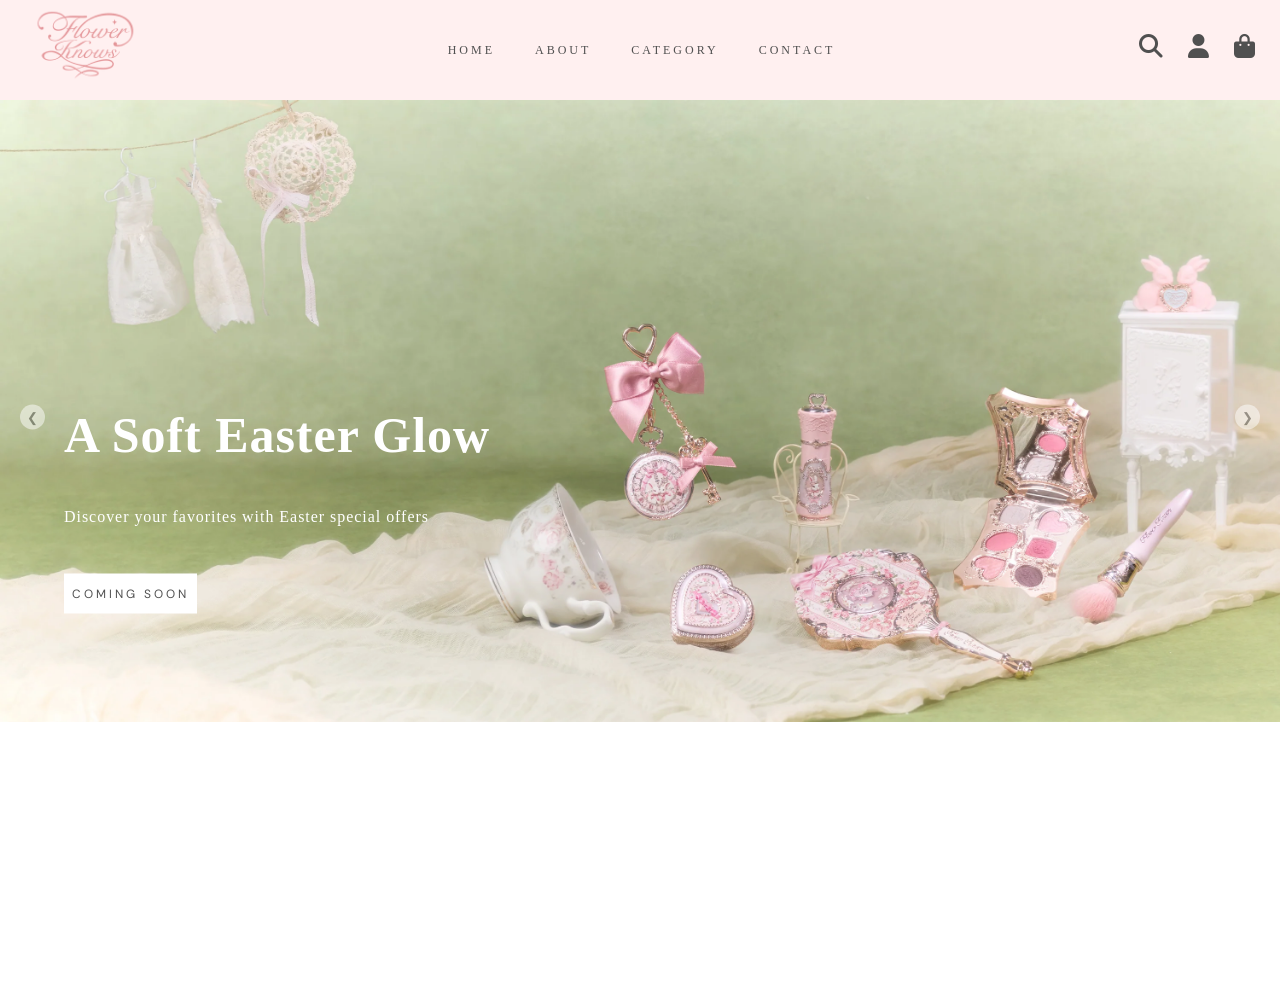
==== index.html @ 76fd859f "update some about page" ====
<!DOCTYPE html>
<html lang="en">
<head>
    <meta charset="UTF-8">
    <meta name="viewport" content="width=device-width, initial-scale=1.0">

    <!-- Primary SEO -->
    <title>FlowerKnows® Official Site | Luxury Makeup & Beauty Products</title>
    <meta name="description" content="Shop FlowerKnows for premium makeup, lipsticks, and beauty products inspired by fantasy and elegance. Discover high-quality cosmetics with unique packaging.">

    <!-- Favicon -->
    <link rel="icon" href="/src/favicon.ico" type="image/x-icon">

    <!-- Styles -->
    <link rel="stylesheet" href="style.css">

    <!-- Fonts -->
    <link rel="preconnect" href="https://fonts.googleapis.com">
    <link rel="preconnect" href="https://fonts.gstatic.com" crossorigin>
    <link href="https://fonts.googleapis.com/css2?family=DM+Sans&family=Lora&display=swap" rel="stylesheet">

    <!-- Icons -->
    <link rel="stylesheet" href="https://cdnjs.cloudflare.com/ajax/libs/font-awesome/6.5.1/css/all.min.css">
</head>
<body>
    <header>
        <div class="nav-bar">
            <input type="checkbox" id="menu-toggle">
            <label for="menu-toggle" class="hamburger">&#9776;</label>
            <div class="logo">
                <img src="/src/logo.avif" alt="FlowerKnows Logo">
            </div>

            <nav>
                <a href="#home" id="home-link">home</a>
                <a href="#about" id="about-link">about</a>
                <a href="#categories" id="categories-link">category</a>
                <a href="#contact">contact</a>
            </nav>

            <div class="right-nav">
                <a><i class="fas fa-search"></i></a>
                <a><i class="fas fa-user"></i></a>
                <a><i class="fas fa-shopping-bag"></i></a>
            </div>
        </div>
    </header>

    <main>
        <section id="home">
            <div class="hero-section">
                <div class="slideshow">
                    <img src="/src/additional-images/hero1.webp" class="slideshow-img" alt="Easter collection banner">
                    <div class="slide-text grid">
                        <h1>A Soft Easter Glow</h1>
                        <p>Discover your favorites with Easter special offers</p>
                        <a class="btn btn-secondary" aria-label="View all products in the Sale collection">Coming Soon</a>
                    </div>
                </div>

                <div class="slideshow">
                    <img src="/src/additional-images/hero2.webp" class="slideshow-img" alt="Easter collection banner">
                    <div class="slide-text grid">
                        <h1>Into a Bunny Dream</h1>
                        <p>Discover your favorites with Bunny Dream</p>
                        <a href="#categories" class="btn btn-secondary" aria-label="View all products in the Sale collection">Shop Now</a>
                    </div>
                </div>

                <div class="slideshow">
                    <img src="/src/additional-images/hero3.webp" class="slideshow-img" alt="Easter collection banner">
                    <div class="slide-text grid">
                        <h1>Make Every Gift a FairyTale</h1>
                        <p>Discover your favorites with Bunny Dream</p>
                        <a href="#categories" class="btn btn-secondary" aria-label="View all products in the Sale collection">Shop Now</a>
                    </div>
                </div>
                <button class="slide-button-left" onclick="plusDivs(-1)">&#10094;</button>
                <button class="slide-button-right" onclick="plusDivs(1)">&#10095;</button>
            </div>

            <div class="buy-collection">

            </div>
            <div class="community">

            </div>

            <div></div>

        </section>

        <section id="about" class="section-hidden">
    
            <div class="container section-padding">
                <div class="split-layout">
                    <div class="media-column">
                        <img src="src/additional-images/butterfly_cloud_collar_collection.webp" alt="Flower Knows Collection" class="rounded-img shadow">
                    </div>
                    <div class="text-column">
                        <h2 class="section-title">About Us</h2>
                        <p>At Flower Knows, we believe that makeup is more than just a routine, it is a portal to a dreamscape. Founded in 2016, we have dedicated ourselves to merging the ethereal charm of European Rococo elegance with the innovative spirit of C-Beauty.</p>
                        <p>We don't just create cosmetics; we craft artifacts for your vanity. Every collection is an immersive narrative, inviting you to step into a world of celestial angels, enchanted forests, and vintage toy theaters.</p>
                    </div>
                </div>
            </div>

            <div class="highlight-block">
                <div class="container section-padding">
                    <div class="grid grid-2">
                        <div class="text-column">
                            <h2 class="section-title">Our Vision</h2>
                            <div class="feature-list">
                                <div class="feature-item">
                                    <h4>Intricate Craftsmanship</h4>
                                    <p>Our signature 3D engraved palettes bring art to your fingertips.</p>
                                </div>
                                <div class="feature-item">
                                    <h4>Whimsical Storytelling</h4>
                                    <p>From Swan Ballet to Moonlight Mermaid, we create worlds, not just products.</p>
                                </div>
                                <div class="feature-item">
                                    <h4>Inclusive Radiance</h4>
                                    <p>We curate soft, dream-like colour stories for every beauty lover.</p>
                                </div>
                            </div>
                        </div>
                        <div class="media-column fade-in">
                            <img src="/src/additional-images/our_vision.webp" alt="Our Vision" class="rounded-img shadow">
                        </div>
                    </div>
                </div>
            </div>

            <div class="container section-padding">
                <h2 class="section-title text-center">Our Signature Series</h2>
                <div class="grid grid-3">
                    <article class="content-card shadow">
                        <div class="card-image">
                            <img src="/src/additional-images/bunny_garden.webp" alt="Bunny Garden">
                        </div>
                        <div class="card-body">
                            <h4>Bunny Garden</h4>
                            <p>A whimsical springtime inspired series capturing the essence of nature.</p>
                        </div>
                    </article>

                    <article class="content-card shadow">
                        <div class="card-image">
                            <img src="/src/additional-images/strawberry_rococo.webp" alt="Strawberry Rococo">
                        </div>
                        <div class="card-body">
                            <h4>Strawberry Rococo</h4>
                            <p>A sweet vintage inspired collection merging dessert aesthetics with elegance.</p>
                        </div>
                    </article>

                    <article class="content-card shadow">
                        <div class="card-image">
                            <img src="/src/additional-images/the_sweetie_bear_collection.webp" alt="Sweetie Bear">
                        </div>
                        <div class="card-body">
                            <h4>The Sweetie Bear</h4>
                            <p>This collection captures cozy warmth and nostalgic childhood joy.</p>
                        </div>
                    </article>
                </div>
            </div>
        </section>



        <section id="categories" class="section-hidden">
            <div class="category-bar">
                <button id="cat-all" class="active btn category-button">All</button>
                <button id="cat-face" class="btn category-button">Face</button>
                <button id="cat-eyes" class="btn category-button">Eyes</button>
                <button id="cat-lips" class="btn category-button">Lips</button>
                <button id="cat-accessories" class="btn category-button">Accessories & Applicators</button>
            </div>
            <h2 id="category-title" class="text-center">All</h2>
            <div id="product-list" class="grid grid-4"></div>
        </section>
        
        <section id="contact" class="section-hidden">

        </section>
    
    </main>

    <footer>

    </footer>

<script type="module" src="script.js"></script>

</body>
</html>
---- style.css ----
/* ================= Default & Root ================= */
* {
    margin: 0;
    padding: 0;
    box-sizing: border-box;
}
html {
    scroll-behavior: smooth;
}
body {
    min-height: 100%;
    margin: 0;
    letter-spacing: 0.06rem;
    font-family: var(--primary-font);
    color: var(--text-color);
    line-height: 2;
}
main {
    padding-top: var(--main-padding-top);
}

:root {
    /* ===== Brand Colors ===== */
    --primary-color: #e8989a;
    --secondary-color: #fff;
    --text-color: #505050;
    --secondary-background-color: #fff0f0;

    /* ===== Fonts ===== */
    --primary-font: Palatino, "Palatino Linotype", "Book Antiqua", serif;
    --secondary-font: "DM Sans", sans-serif;

    /* ===== Typography ===== */
    --font-xs: 10px;
    --font-sm: 12px;
    --font-base: 14px;
    --font-md: 16px;
    --font-lg: 24px;
    --font-xl: 32px;
    --font-xxl: 50px;

    /* ===== Spacing ===== */
    --space-xs: 3px;
    --space-sm: 8px;
    --space-md: 16px;
    --space-lg: 24px;
    --space-xl: 40px;

    /* ===== Radius ===== */
    --radius-sm: 6px;
    --radius-md: 12px;
    --radius-lg: 20px;
    --radius-full: 9999px;

    /* ===== Shadow ===== */
    --shadow-sm: 0 2px 8px rgba(232, 152, 154, 0.08);
    --shadow-md: 0 6px 18px rgba(232, 152, 154, 0.12);
    --shadow-lg: 0 10px 25px rgba(232, 152, 154, 0.15);

    /* ===== Components ===== */
    --button-bg: #E8989A;
    --button-hover: white;
    --button-text: #fff;

    --card-bg: white;
    --card-padding: 20px;
    --card-radius: 16px;
    --navbar-height: 100px; /* Default */
    --navbar-color: var(--secondary-background-color);
    --border-color: #eee;

    --main-padding-top: var(--navbar-height);
    --margin-top: var(--navbar-height);

    
}

/* ================= REUSABLE BLOCKS ================= */

/* Base grid container for products */
.grid {
    display: grid;
    gap: var(--space-md); /* consistent spacing */
}
/* Grid column variants */
.grid-6 { grid-template-columns: repeat(6, 1fr); }
.grid-5 { grid-template-columns: repeat(5, 1fr); }
.grid-4 { grid-template-columns: repeat(4, 1fr); }
.grid-3 { grid-template-columns: repeat(3, 1fr); }
.grid-2 { grid-template-columns: repeat(2, 1fr); }
.grid-1 { grid-template-columns: 1fr; }

/* ======= Section ======== */

section {
    position: relative;
    width: 100%;
    min-height: 100vh; /* Ensures it feels like a full page */
    display: flex;
    flex-direction: column;
    scroll-margin-top: var(--navbar-height);
}
.section-title {
    color: var(--text-color);
    font-size: var(--font-xl);
}
.section-hidden { display: none; }
.section-wrapper { margin: 0 auto; width: 100%; padding: 0 var(--space-lg); /* Side padding only */ }
.subsection { padding: var(--space-xl) 0; width: 100%; }
/* Typography */
.dm-sans {
    font-family: "DM Sans", sans-serif;
    font-optical-sizing: auto;
    font-weight: normal;
    font-style: normal;
}
/* Base Button */
.btn {
    font-size: var(--font-sm);
    border: none;
    padding: var(--space-sm);
    width: 100%;
    text-transform: uppercase;
    letter-spacing: var(--space-xs);
    cursor: pointer;
    text-decoration-line: none;
    font-family: var(--secondary-font);
}

.btn-primary { background-color: var(--primary-color); color: var(--secondary-color); }
.btn-secondary { background-color: var(--secondary-color); color: var(--text-color); }

/* Hover state */
.btn:hover { opacity: 0.75; }


/* ================= UTILITIES ================= */
.underline:hover { text-decoration: underline var(--primary-color) 0.5px; text-underline-offset: 5px; }
.text-center { text-align: center; }
.uppercase { text-transform: uppercase; }
.flex { display:flex; gap: var(--space-lg); }
.flex-col { display: flex; flex-direction: column;}

/* ================= Header & Navigation ================= */
header { position: relative; }
.nav-bar {
    font-family: var(--primary-font);
    background-color: var(--navbar-color);
    color: var(--text-color);
    height: var(--navbar-height);
    padding: 0 var(--space-lg);
    display: flex;
    justify-content: space-between;
    align-items: center;
    position: fixed;
    top: 0;
    width: 100%;
    z-index: 1000;
}
/* Logo */
.logo img {
    width: 120px;
    max-width: 100%;
}

/* Navigation links */
nav { display: flex; gap: var(--space-xl); }
nav a {
    text-decoration: none;
    text-transform: uppercase;
    letter-spacing: var(--space-xs);
    font-size: var(--font-sm);
    color: var(--text-color);
}
nav a:hover {
    text-decoration: underline var(--primary-color) 1px;
    text-underline-offset: 5px;
    opacity: 75%;
}

/* Right icons */
.right-nav { display: flex; gap: var(--space-lg);  }
.right-nav i {  font-size: 1.5rem; color: var(--text-color);}

/* Hamburger / Mobile */
.hamburger {
    display: none;
    font-size: 26px;
    cursor: pointer; }
#menu-toggle { display: none; }

/* Responsive Navbar */
@media (max-width: 768px) {
    .hamburger { display: block; cursor: pointer; font-size: 26px; }
    #menu-toggle { display: none; }
    
    nav {
        display: none;
        position: absolute;
        top: var(--navbar-height); left: 0;
        width: 100%; background: var(--secondary-background-color);
        flex-direction: column; padding: var(--space-lg);
    }
    
    #menu-toggle:checked ~ nav { display: flex; }
    
    .split-layout { flex-direction: column; }
    .grid-4, .card-group { grid-template-columns: 1fr; }
    
    :root { --font-xxl: var(--font-lg); }
}

/* ================= HOME PAGE ================= */
/* HERO SECTION */
.hero-section { position: relative; }
.slideshow { position: relative; display: none; animation: fade 4s ease-in-out; }
.slideshow-img { max-width: 100%; height: auto; object-fit: cover; opacity: 90%; }
.slide-button-left,
.slide-button-right {
    position: absolute;
    top: 50%;
    transform: translateY(-50%);
    z-index: 10;
    background: var(--secondary-color);
    color: var(--text-color);
    border: none;
    border-radius: 100%;
    cursor: pointer;
    width: 25px;
    height: 25px;
    opacity: 50%;
}
.slide-button-left:hover, .slide-button-right:hover { opacity: 100%; }
.slideshow:first-child { display: block;}
.slide-button-left { left: 20px; }
.slide-button-right { right: 20px; }
.slide-text {position: absolute; top: 63%; left: 5%; transform: translateY(-50%); color: var(--secondary-color); }
.slide-text h1 { font-size: var(--font-xxl); }
.slide-text a { margin-top: 25px; width: fit-content; }


/* Card image */
.product-img {
    width: 100%;
    height: 150px;
    object-fit: cover;
}

/* Card hover effect */
.card:hover {
    transform: translateY(-5px);
    box-shadow: var(--shadow-md);
}

/* Card content */
.product-title {
    color: var(--text-color);
    font-weight: normal;
    font-size: var(--font-base);
    margin: var(--space-sm) 0;
    min-height: 40px;
    line-height: 20px;
}
.product-price {
    font-size: var(--font-md);
    color: var(--text-color);
    margin: var(--space-sm) 0;
    min-height: 20px;
}

.product-card {
    font-family: var(--primary-font);
    background: var(--card-bg);
    padding: var(--card-padding);
    text-align: center;
    transition: transform 0.3s, box-shadow 0.3s;
}

.product-card:hover {
    transform: translateY(-5px);
    box-shadow: var(--shadow-md);
}

.image-box { position: relative; overflow: hidden; }
.image-box img { width: 100%; height: 300px; object-fit: cover; }




/* ================= Category Bar ================= */
.category-bar {
    display: flex;
    flex-direction: row;
    gap: var(--space-sm);
    justify-content: center;
    padding: var(--space-md) 0;
}
/* Category buttons */
.category-button {
    font-family: var(--secondary-font);
    border: 1px solid var(--primary-color);
    background-color:#ffffff;
    width: fit-content;

}
.category-button:hover { box-shadow: inset 0 0 0 .1rem var(--primary-color); }
.category-button.active { background-color:var(--primary-color); color: white; }
#category-title { padding: var(--space-md) 0;}

/* ================= About Us ================= */


/* ================= Consolidated Responsive Logic ================= */

/* --- Tablet (Laptops/Tablets) --- */
@media (max-width: 1024px) {
    .grid-4 { grid-template-columns: repeat(3, 1fr); }
    .grid-3 { grid-template-columns: repeat(2, 1fr); }
    
    .product-grid {
        grid-template-columns: repeat(2, 1fr);
        padding: var(--space-lg);
    }
}

/* --- Large Mobile / Small Tablet --- */
@media (max-width: 768px) {
    /* Stack layouts vertically */
    .split-layout { flex-direction: column; }
    .card-group { grid-template-columns: 1fr; }
    
    /* Adjust Grids */
    .grid-4 { grid-template-columns: 1fr 1fr; } /* 2 columns for better use of space */
    .grid-3, .grid-2 { grid-template-columns: 1fr; }
    
    .right-nav i { font-size: 1rem; }
}

/* --- Small Mobile (Phones) --- */
@media (max-width: 550px) {
    .grid-4 { grid-template-columns: 1fr; } /* Force single column on tiny screens */
    
    :root {
        --font-xxl: var(--font-lg); /* Shrink hero text */
    }
}

.container {
    max-width: 1200px;
    margin: 0 auto;
    padding: 0 20px;
    box-sizing: border-box;
}


/* --- Reusable Utility Classes --- */
.section-padding {
    padding: var(--space-xl) 0;
}

.rounded-img {
    border-radius: var(--radius-md);
    width: 100%;
    display: block;
}

.shadow {
    box-shadow: var(--shadow-md);
}

.text-center {
    text-align: center;
}

/* --- Layout Components --- */
.split-layout {
    display: flex;
    align-items: center;
    gap: var(--space-xl);
}

.media-column, .text-column {
    flex: 1;
}

.highlight-block {
    background-color: var(--secondary-background-color);
}

/* --- Feature Items --- */
.feature-item {
    margin-bottom: var(--space-lg);
}

.feature-item h4 {
    color: var(--primary-color);
    text-transform: uppercase;
    font-size: var(--font-base);
    margin-bottom: var(--space-xs);
}

/* --- Content Cards --- */
.content-card {
    background: var(--card-bg);
    border-radius: var(--radius-md);
    overflow: hidden;
    text-align: center;
    transition: transform 0.3s ease;
}

.content-card:hover {
    transform: translateY(-10px);
}

.card-image img {
    width: 100%;
    height: 300px;
    object-fit: cover;
}

.card-body {
    padding: var(--space-md);
}

.card-body h4 {
    margin-bottom: var(--space-sm);
    font-size: var(--font-md);
}

@media (max-width: 768px) {
    .split-layout {
        flex-direction: column;
        text-align: center;
    }

    .grid-2, .grid-3 {
        grid-template-columns: 1fr;
    }
}
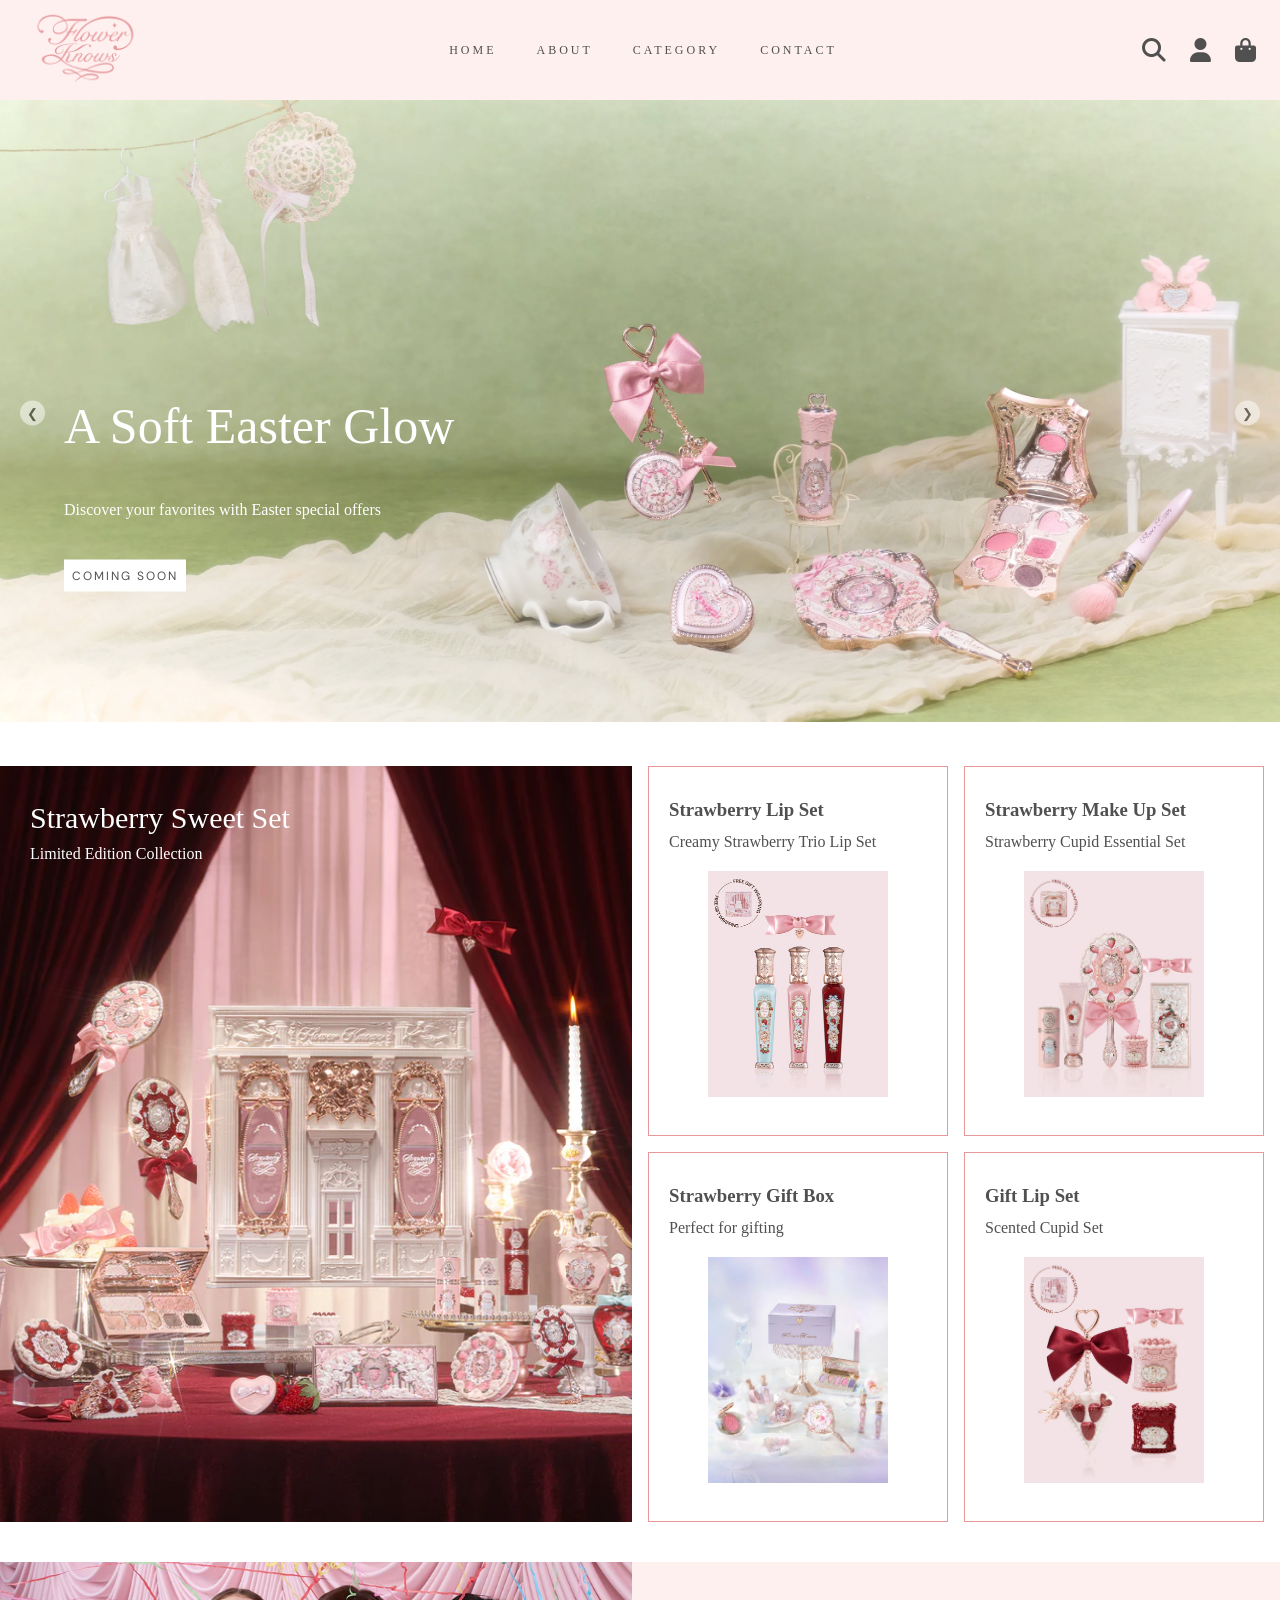
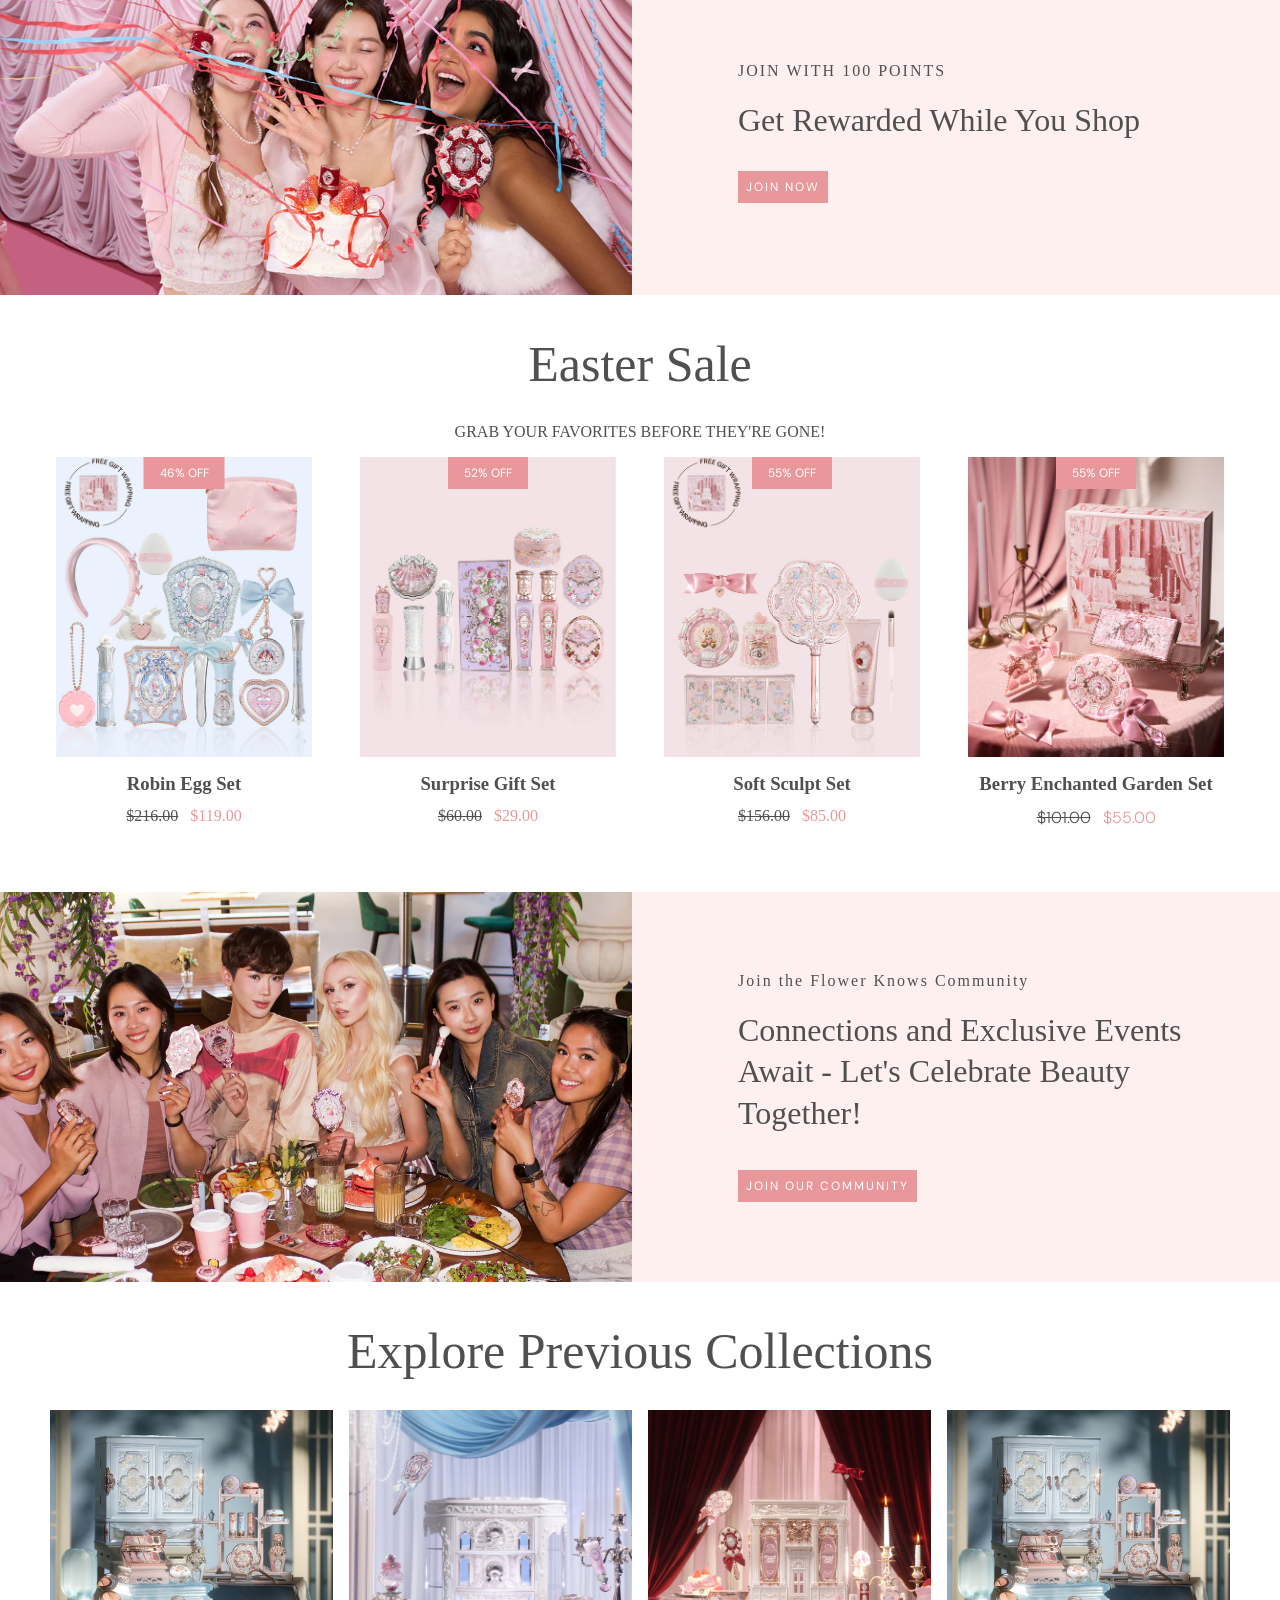
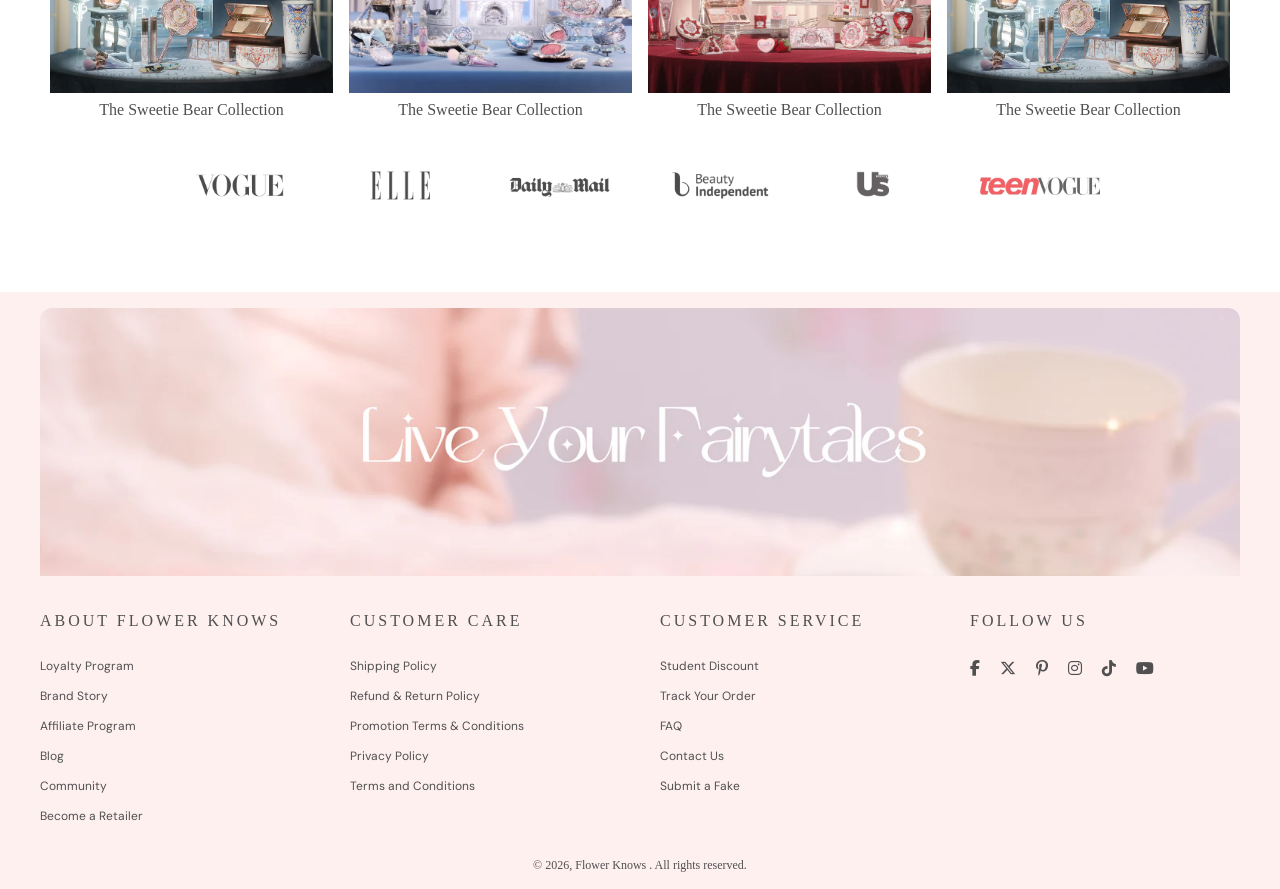
==== commit c0cf7df1: "finish merging, havent implement responsive yet" ====
--- a/index.html
+++ b/index.html
@@ -14,41 +14,13 @@
     <!-- Styles -->
     <link rel="stylesheet" href="style.css">
 
-    <!-- Fonts -->
-    <link rel="preconnect" href="https://fonts.googleapis.com">
-    <link rel="preconnect" href="https://fonts.gstatic.com" crossorigin>
-    <link href="https://fonts.googleapis.com/css2?family=DM+Sans&family=Lora&display=swap" rel="stylesheet">
-
     <!-- Icons -->
     <link rel="stylesheet" href="https://cdnjs.cloudflare.com/ajax/libs/font-awesome/6.5.1/css/all.min.css">
 </head>
 <body>
-    <header>
-        <div class="nav-bar">
-            <input type="checkbox" id="menu-toggle">
-            <label for="menu-toggle" class="hamburger">&#9776;</label>
-            <div class="logo">
-                <img src="/src/logo.avif" alt="FlowerKnows Logo">
-            </div>
-
-            <nav>
-                <a href="#home" id="home-link">home</a>
-                <a href="#about" id="about-link">about</a>
-                <a href="#categories" id="categories-link">category</a>
-                <a href="#contact">contact</a>
-            </nav>
-
-            <div class="right-nav">
-                <a><i class="fas fa-search"></i></a>
-                <a><i class="fas fa-user"></i></a>
-                <a><i class="fas fa-shopping-bag"></i></a>
-            </div>
-        </div>
-    </header>
-
+    <header id="main-header"></header>
     <main>
-        <section id="home">
-            <div class="hero-section">
+        <section id="hero-section">
                 <div class="slideshow">
                     <img src="/src/additional-images/hero1.webp" class="slideshow-img" alt="Easter collection banner">
                     <div class="slide-text grid">
@@ -63,7 +35,7 @@
                     <div class="slide-text grid">
                         <h1>Into a Bunny Dream</h1>
                         <p>Discover your favorites with Bunny Dream</p>
-                        <a href="#categories" class="btn btn-secondary" aria-label="View all products in the Sale collection">Shop Now</a>
+                        <a href="categories.html" class="btn btn-secondary" aria-label="View all products in the Sale collection">Shop Now</a>
                     </div>
                 </div>
 
@@ -77,122 +49,172 @@
                 </div>
                 <button class="slide-button-left" onclick="plusDivs(-1)">&#10094;</button>
                 <button class="slide-button-right" onclick="plusDivs(1)">&#10095;</button>
-            </div>
-
-            <div class="buy-collection">
-
-            </div>
-            <div class="community">
-
-            </div>
-
-            <div></div>
-
-        </section>
-
-        <section id="about" class="section-hidden">
-    
-            <div class="container section-padding">
-                <div class="split-layout">
-                    <div class="media-column">
-                        <img src="src/additional-images/butterfly_cloud_collar_collection.webp" alt="Flower Knows Collection" class="rounded-img shadow">
-                    </div>
-                    <div class="text-column">
-                        <h2 class="section-title">About Us</h2>
-                        <p>At Flower Knows, we believe that makeup is more than just a routine, it is a portal to a dreamscape. Founded in 2016, we have dedicated ourselves to merging the ethereal charm of European Rococo elegance with the innovative spirit of C-Beauty.</p>
-                        <p>We don't just create cosmetics; we craft artifacts for your vanity. Every collection is an immersive narrative, inviting you to step into a world of celestial angels, enchanted forests, and vintage toy theaters.</p>
-                    </div>
-                </div>
-            </div>
-
-            <div class="highlight-block">
-                <div class="container section-padding">
-                    <div class="grid grid-2">
-                        <div class="text-column">
-                            <h2 class="section-title">Our Vision</h2>
-                            <div class="feature-list">
-                                <div class="feature-item">
-                                    <h4>Intricate Craftsmanship</h4>
-                                    <p>Our signature 3D engraved palettes bring art to your fingertips.</p>
-                                </div>
-                                <div class="feature-item">
-                                    <h4>Whimsical Storytelling</h4>
-                                    <p>From Swan Ballet to Moonlight Mermaid, we create worlds, not just products.</p>
-                                </div>
-                                <div class="feature-item">
-                                    <h4>Inclusive Radiance</h4>
-                                    <p>We curate soft, dream-like colour stories for every beauty lover.</p>
-                                </div>
-                            </div>
-                        </div>
-                        <div class="media-column fade-in">
-                            <img src="/src/additional-images/our_vision.webp" alt="Our Vision" class="rounded-img shadow">
-                        </div>
-                    </div>
-                </div>
-            </div>
-
-            <div class="container section-padding">
-                <h2 class="section-title text-center">Our Signature Series</h2>
-                <div class="grid grid-3">
-                    <article class="content-card shadow">
-                        <div class="card-image">
-                            <img src="/src/additional-images/bunny_garden.webp" alt="Bunny Garden">
-                        </div>
-                        <div class="card-body">
-                            <h4>Bunny Garden</h4>
-                            <p>A whimsical springtime inspired series capturing the essence of nature.</p>
-                        </div>
-                    </article>
-
-                    <article class="content-card shadow">
-                        <div class="card-image">
-                            <img src="/src/additional-images/strawberry_rococo.webp" alt="Strawberry Rococo">
-                        </div>
-                        <div class="card-body">
-                            <h4>Strawberry Rococo</h4>
-                            <p>A sweet vintage inspired collection merging dessert aesthetics with elegance.</p>
-                        </div>
-                    </article>
-
-                    <article class="content-card shadow">
-                        <div class="card-image">
-                            <img src="/src/additional-images/the_sweetie_bear_collection.webp" alt="Sweetie Bear">
-                        </div>
-                        <div class="card-body">
-                            <h4>The Sweetie Bear</h4>
-                            <p>This collection captures cozy warmth and nostalgic childhood joy.</p>
-                        </div>
-                    </article>
-                </div>
-            </div>
-        </section>
-
-
-
-        <section id="categories" class="section-hidden">
-            <div class="category-bar">
-                <button id="cat-all" class="active btn category-button">All</button>
-                <button id="cat-face" class="btn category-button">Face</button>
-                <button id="cat-eyes" class="btn category-button">Eyes</button>
-                <button id="cat-lips" class="btn category-button">Lips</button>
-                <button id="cat-accessories" class="btn category-button">Accessories & Applicators</button>
-            </div>
-            <h2 id="category-title" class="text-center">All</h2>
-            <div id="product-list" class="grid grid-4"></div>
-        </section>
+        </section>
+
+
+        <!-- Strawberry Section -->
+        <section class="grid grid-2 section-padding">
+            <!-- LEFT BIG IMAGE -->
+            <div class="left-box">
+                <img src="/src/additional-images/strawberry_cupid_collection.webp" alt="Strawberry Sweet Set">
+                <div class="overlay-text">
+                    <h1 class="section-title">Strawberry Sweet Set</h1>
+                    <p>Limited Edition Collection</p>
+                </div>
+            </div>
+
+            <!-- RIGHT SMALL BOXES -->
+            <div class="grid grid-2 right-box">
+                <div class="item">
+                    <div class="item-text">
+                        <h3>Strawberry Lip Set</h3>
+                        <p>Creamy Strawberry Trio Lip Set</p>
+                    </div>
+                    <img src="/src/additional-images/strawberryLipSet.png" alt="Strawberry Lip Set">
+                </div>
+
+
+                <div class="item">
+                    <div class="item-text">
+                        <h3>Strawberry Make Up Set</h3>
+                        <p>Strawberry Cupid Essential Set</p>
+                    </div>
+                    <img src="/src/additional-images/strawberrySet.png" alt="Strawberry Make Up Set">
+                </div>
+
+                <div class="item">
+                    <div class="item-text">
+                        <h3>Strawberry Gift Box</h3>
+                        <p>Perfect for gifting</p>
+                    </div>
+                    <img src="/src/additional-images/strawberrySet1.png" alt="Strawberry Gift Box">
+                </div>
+
+                <div class="item">
+                    <div class="item-text">
+                        <h3>Gift Lip Set</h3>
+                        <p>Scented Cupid Set</p>
+                    </div>
+                    <img src="/src/additional-images/lipScent.png" alt="Gift Lip Set">
+                </div>
+            </div>
+        </section>
+
+        <!-- REWARD SECTION -->
+        <section class="grid grid-2 section section-highlight">
+            <img src="/src/additional-images/reward.png" alt="Flower Knows Reward">
+            <div class="section-content">
+                <p class="section-small-title">JOIN WITH 100 POINTS</p>
+                <h2>Get Rewarded While You Shop</h2>
+                <a href="#" class="btn btn-primary">JOIN NOW</a>
+            </div>
+        </section>
+
+        <!-- EASTER SALE -->
+        <section class="container section-padding text-center">
+            <div>
+                <h1>Easter Sale</h1>
+                <p>GRAB YOUR FAVORITES BEFORE THEY'RE GONE!</p>
+            </div>
+
+            <div class="grid grid-4">
+                <div class="product-card">
+                    <img src="/src/additional-images/BlueSet.png" alt="Blue Set">
+                    <h3>Robin Egg Set</h3>
+                    <p class="price">
+                        <span class="old">$216.00</span>
+                        <span class="new">$119.00</span>
+                    </p>
+                    <div class="badge">46% OFF</div>
+                </div>
+
+                <div class="product-card">
+                    <img src="/src/additional-images/MakeUpSet.png" alt="Make up set">
+                    <h3>Surprise Gift Set</h3>
+                    <p class="price">
+                        <span class="old">$60.00</span>
+                        <span class="new">$29.00</span>
+                    </p>
+                    <div class="badge">52% OFF</div>
+                </div>
+
+                <div class="product-card">
+                    <img src="/src/additional-images/CutePink.png" alt="cute pink set">
+                    <h3>Soft Sculpt Set</h3>
+                    <p class="price">
+                        <span class="old">$156.00</span>
+                        <span class="new">$85.00</span>
+                    </p>
+                    <div class="badge">55% OFF</div>
+                </div>
+
+                <div class="product-card">
+
+                    <img src="/src/additional-images/Berry.png" alt="Jewelry">
+                    <h3>Berry Enchanted Garden Set</h3>
+                    <p class="product-price">
+                        <span class="old">$101.00</span>
+                        <span class="new">$55.00</span>
+                    </p>
+                    <div class="badge">55% OFF</div>
+                </div>
+
+            </div>
+        </section>
+
         
-        <section id="contact" class="section-hidden">
-
-        </section>
-    
+        <section class="section-community section section-highlight">
+            <div class="grid grid-2">
+                <img src="/src/additional-images/community.webp" alt="community pic">
+                <div class="section-content">
+                    <p class="section-small-title">Join the Flower Knows Community</p>
+                    <h2>Connections and Exclusive Events Await - Let's Celebrate Beauty Together!</h2> 
+                    <button class="btn btn-primary">join our community</button>
+                </div>
+            </div>
+        </section>
+
+        <section class="explore-collection section-padding">
+
+            <h1 class="text-center">Explore Previous Collections</h1>
+
+            <div class="container grid grid-4">
+                <div class="collection-item">
+                    <img src="src/additional-images/butterfly_cloud_collar_collection.webp" alt="collection1" class="section-img">
+                    <p class="collection-title">The Sweetie Bear Collection</p>
+                </div>
+
+                <div class="collection-item">
+                    <img src="/src/explore_collection/pic2.webp" alt="collection2" class="section-img">
+                    <p class="collection-title">The Sweetie Bear Collection</p>
+                </div>
+
+                <div class="collection-item">
+                    <img src="/src/explore_collection/pic3.webp" alt="collection3" class="section-img">
+                    <p class="collection-title">The Sweetie Bear Collection</p>
+                </div>
+
+                <div class="collection-item">
+                    <img src="/src/explore_collection/pic4.webp" alt="collection4" class="section-img">
+                    <p class="collection-title">The Sweetie Bear Collection</p>
+                </div>
+            </div>
+
+            <div class="brand-pic section-padding text-center">
+                <img src="/src/additional-images/vogue.webp" alt="Vogue">
+                <img src="/src/additional-images/Elle-2.webp" alt="Elle">
+                <img src="/src/additional-images/Daily_Mail.webp" alt="Daily Mail">
+                <img src="/src/additional-images/Beauty_Independent.png" alt="Beauty Independent">
+                <img src="/src/additional-images/US_Weekly.webp" alt="US Weekly">
+                <img src="/src/additional-images/teen_vogue.avif" alt="Teen Vogue">
+            </div>
+
+        </section>
     </main>
 
-    <footer>
-
-    </footer>
-
-<script type="module" src="script.js"></script>
+    <footer id="main-footer" class="footer"></footer>
+
+    <script type="module" src="script.js"></script>
 
 </body>
 </html>
--- a/style.css
+++ b/style.css
@@ -1,36 +1,17 @@
 /* ================= Default & Root ================= */
-* {
-    margin: 0;
-    padding: 0;
-    box-sizing: border-box;
-}
-html {
-    scroll-behavior: smooth;
-}
-body {
-    min-height: 100%;
-    margin: 0;
-    letter-spacing: 0.06rem;
-    font-family: var(--primary-font);
-    color: var(--text-color);
-    line-height: 2;
-}
-main {
-    padding-top: var(--main-padding-top);
-}
-
+@import url('https://fonts.googleapis.com/css2?family=DM+Sans:ital,opsz,wght@0,9..40,300;1,9..40,300&family=Lora:ital@0;1&display=swap');
 :root {
-    /* ===== Brand Colors ===== */
+    /* Colors */
     --primary-color: #e8989a;
     --secondary-color: #fff;
     --text-color: #505050;
     --secondary-background-color: #fff0f0;
 
-    /* ===== Fonts ===== */
-    --primary-font: Palatino, "Palatino Linotype", "Book Antiqua", serif;
+    /* Fonts */
+    --primary-font: serif;
     --secondary-font: "DM Sans", sans-serif;
 
-    /* ===== Typography ===== */
+    /* Font sizes */
     --font-xs: 10px;
     --font-sm: 12px;
     --font-base: 14px;
@@ -39,401 +20,294 @@
     --font-xl: 32px;
     --font-xxl: 50px;
 
-    /* ===== Spacing ===== */
+    /* Layout */
+    --navbar-height: 100px;
+    --logo-width: 120px;
+
+    /* Spacing */
     --space-xs: 3px;
     --space-sm: 8px;
     --space-md: 16px;
     --space-lg: 24px;
     --space-xl: 40px;
 
-    /* ===== Radius ===== */
-    --radius-sm: 6px;
+    /* Responsive variables */
+    --nav-gap: var(--space-xl);
+    --icon-size: 1.5rem;
+    --hero-title-size: var(--font-xxl);
+
+    --padding-y: 80px;
+    --padding-x: 90px;
+
+
+    --grid-4-cols: repeat(4, 1fr);
+    --grid-3-cols: repeat(3, 1fr);
+    --grid-2-cols: repeat(2, 1fr);
+
+    --img-row-cols: var(--grid-4-cols);
+    --right-box-cols: var(--grid-2-cols);
+    --footer-columns: var(--grid-4-cols);
+    --img-height: 350px;
+
     --radius-md: 12px;
-    --radius-lg: 20px;
-    --radius-full: 9999px;
-
-    /* ===== Shadow ===== */
-    --shadow-sm: 0 2px 8px rgba(232, 152, 154, 0.08);
-    --shadow-md: 0 6px 18px rgba(232, 152, 154, 0.12);
-    --shadow-lg: 0 10px 25px rgba(232, 152, 154, 0.15);
-
-    /* ===== Components ===== */
-    --button-bg: #E8989A;
-    --button-hover: white;
-    --button-text: #fff;
-
-    --card-bg: white;
-    --card-padding: 20px;
-    --card-radius: 16px;
-    --navbar-height: 100px; /* Default */
-    --navbar-color: var(--secondary-background-color);
-    --border-color: #eee;
-
-    --main-padding-top: var(--navbar-height);
-    --margin-top: var(--navbar-height);
-
-    
-}
-
-/* ================= REUSABLE BLOCKS ================= */
-
-/* Base grid container for products */
-.grid {
-    display: grid;
-    gap: var(--space-md); /* consistent spacing */
-}
+    --card-bg: #fff;
+    --card-padding: 16px;
+}
+/* ================= RESET & BASE ================= */
+* { margin:0; padding:0; box-sizing: border-box; }
+html { scroll-behavior: smooth; }
+main { padding: 100px 0 0 0; }
+body { font-family: var(--primary-font); color:var(--text-color); }
+
+section { position: relative; width: 100%; min-height: auto;}
+.section-hidden { display: none; }
+
+h1 {font-size: var(--font-xxl); margin-bottom: 30px; font-weight: normal;}
+h2 {font-size: var(--font-xl); margin-bottom: 30px; font-weight: normal;}
+h3 { margin: 12px 0; }
+
+
+#product-list {
+    margin-bottom: var(--space-md);
+}
+
+
+/* ================= UTILITY CLASSES ================= */
+.text-center { text-align: center; }
+.uppercase { text-transform: uppercase; }
+
+.flex { display:flex; gap: var(--space-lg); }
+.container { max-width: 1200px; margin: 0 auto; padding: 0 10px;}
+
+.underline:hover { text-decoration: underline var(--primary-color) 1px; text-underline-offset: 5px; opacity: 75%;}
+
+.section-padding { padding: var(--space-xl) 0; }
+
+/* ================= GRID SYSTEM ================= */
+.grid { display: grid; gap: var(--space-md); /* consistent spacing */ }
 /* Grid column variants */
-.grid-6 { grid-template-columns: repeat(6, 1fr); }
-.grid-5 { grid-template-columns: repeat(5, 1fr); }
-.grid-4 { grid-template-columns: repeat(4, 1fr); }
-.grid-3 { grid-template-columns: repeat(3, 1fr); }
-.grid-2 { grid-template-columns: repeat(2, 1fr); }
-.grid-1 { grid-template-columns: 1fr; }
-
-/* ======= Section ======== */
-
-section {
-    position: relative;
-    width: 100%;
-    min-height: 100vh; /* Ensures it feels like a full page */
-    display: flex;
-    flex-direction: column;
-    scroll-margin-top: var(--navbar-height);
-}
-.section-title {
-    color: var(--text-color);
-    font-size: var(--font-xl);
-}
-.section-hidden { display: none; }
-.section-wrapper { margin: 0 auto; width: 100%; padding: 0 var(--space-lg); /* Side padding only */ }
-.subsection { padding: var(--space-xl) 0; width: 100%; }
-/* Typography */
-.dm-sans {
-    font-family: "DM Sans", sans-serif;
-    font-optical-sizing: auto;
-    font-weight: normal;
-    font-style: normal;
-}
-/* Base Button */
-.btn {
-    font-size: var(--font-sm);
-    border: none;
-    padding: var(--space-sm);
-    width: 100%;
-    text-transform: uppercase;
-    letter-spacing: var(--space-xs);
-    cursor: pointer;
-    text-decoration-line: none;
-    font-family: var(--secondary-font);
-}
+.grid-4 { grid-template-columns: var(--grid-4-cols); }
+.grid-3 { grid-template-columns: var(--grid-3-cols); }
+.grid-2 { grid-template-columns: var(--grid-2-cols); }
+
+/* --- Layout Components --- */
+.split-layout { display: flex; align-items: center; gap: var(--space-xl); }
+
+
+/* ================= BUTTONS ================= */
+.btn { font-family: var(--secondary-font); text-decoration: none; border:none; padding:var(--space-sm); font-size:var(--font-sm); text-transform: uppercase; cursor: pointer; width: auto; letter-spacing: 2px;}
+.add-to-cart { width: 75%; }
 
 .btn-primary { background-color: var(--primary-color); color: var(--secondary-color); }
 .btn-secondary { background-color: var(--secondary-color); color: var(--text-color); }
 
-/* Hover state */
+/* Button Hover state */
 .btn:hover { opacity: 0.75; }
-
-
-/* ================= UTILITIES ================= */
-.underline:hover { text-decoration: underline var(--primary-color) 0.5px; text-underline-offset: 5px; }
-.text-center { text-align: center; }
-.uppercase { text-transform: uppercase; }
-.flex { display:flex; gap: var(--space-lg); }
-.flex-col { display: flex; flex-direction: column;}
-
-/* ================= Header & Navigation ================= */
-header { position: relative; }
-.nav-bar {
-    font-family: var(--primary-font);
-    background-color: var(--navbar-color);
-    color: var(--text-color);
-    height: var(--navbar-height);
-    padding: 0 var(--space-lg);
-    display: flex;
-    justify-content: space-between;
-    align-items: center;
-    position: fixed;
-    top: 0;
-    width: 100%;
-    z-index: 1000;
-}
-/* Logo */
-.logo img {
-    width: 120px;
-    max-width: 100%;
-}
-
-/* Navigation links */
-nav { display: flex; gap: var(--space-xl); }
-nav a {
-    text-decoration: none;
-    text-transform: uppercase;
-    letter-spacing: var(--space-xs);
-    font-size: var(--font-sm);
-    color: var(--text-color);
-}
-nav a:hover {
-    text-decoration: underline var(--primary-color) 1px;
-    text-underline-offset: 5px;
-    opacity: 75%;
-}
+.section-img { width: 100%; display: block; object-fit: cover; }
+.card-image img { height: 300px; }
+
+
+/* ================= HEADER & NAVIGATION ================= */
+header { position: relative;}
+.nav-bar { height:var(--navbar-height); display: flex; justify-content:space-between; background-color: var(--secondary-background-color); align-items:center; position:fixed; width:100%; z-index:1000; padding:0 var(--space-lg); }
+.logo img { width: var(--logo-width); }
+nav { display: flex; gap: var(--nav-gap); }
+nav a { text-decoration: none; text-transform: uppercase; letter-spacing: var(--space-xs); font-size: var(--font-sm); color: var(--text-color); }
+nav a:hover { text-decoration: underline var(--primary-color) 1px; text-underline-offset: 5px; opacity: 75%; }
 
 /* Right icons */
 .right-nav { display: flex; gap: var(--space-lg);  }
-.right-nav i {  font-size: 1.5rem; color: var(--text-color);}
+.right-nav i { font-size: var(--icon-size); }
 
 /* Hamburger / Mobile */
-.hamburger {
-    display: none;
-    font-size: 26px;
-    cursor: pointer; }
-#menu-toggle { display: none; }
-
-/* Responsive Navbar */
-@media (max-width: 768px) {
-    .hamburger { display: block; cursor: pointer; font-size: 26px; }
-    #menu-toggle { display: none; }
-    
-    nav {
-        display: none;
-        position: absolute;
-        top: var(--navbar-height); left: 0;
-        width: 100%; background: var(--secondary-background-color);
-        flex-direction: column; padding: var(--space-lg);
-    }
-    
-    #menu-toggle:checked ~ nav { display: flex; }
-    
-    .split-layout { flex-direction: column; }
-    .grid-4, .card-group { grid-template-columns: 1fr; }
-    
-    :root { --font-xxl: var(--font-lg); }
-}
+.hamburger { display: none; font-size: 26px; cursor: pointer; background: none; border: none; color: var(--text-color); }
+
+
+/* ================= FOOTER ================= */
+.footer { background-color: var(--secondary-background-color); padding: var(--space-md) var(--space-xl);}
+.footer-page img{ padding-bottom: var(--space-lg); }
+.footer-page,
+.footer-top,
+.footer-bottom,
+.footer-column ul,
+.social-icons { list-style: none; margin: 0; padding: 0; }
+.footer-page img { width: 100%; height: auto; object-fit: cover; display: block; border-radius: 12px; }
+.footer-top { display: grid; grid-template-columns: var(--footer-columns); gap: 40px;}
+.footer h3 { font-size: var(--font-md); font-weight: 400; letter-spacing: 3px; margin-bottom: 28px; }
+.footer-column a { display: block; text-decoration: none; font-size: 12px; margin-bottom: 14px; color: var(--text-color); font-family: var(--secondary-font);}
+.social-icons { display: flex; gap: 20px; margin-top: 40px;}
+.social-icons a { font-size: 16px;}
+.footer-bottom { width: 100%; margin-top: 20px; text-align: center;}
+.footer-bottom p { margin: 0; font-size: 12px;}
 
 /* ================= HOME PAGE ================= */
 /* HERO SECTION */
-.hero-section { position: relative; }
+.hero-section { position: relative; width: 100%; height: calc(100vh - var(--navbar-height)); overflow: hidden; }
+#home { padding-top: 0; /* Remove padding here so the slide can touch the top of the screen */}
 .slideshow { position: relative; display: none; animation: fade 4s ease-in-out; }
-.slideshow-img { max-width: 100%; height: auto; object-fit: cover; opacity: 90%; }
+.slideshow-img { max-width: 100vw; height: auto; object-fit: cover; opacity: 90%; }
 .slide-button-left,
-.slide-button-right {
-    position: absolute;
-    top: 50%;
-    transform: translateY(-50%);
-    z-index: 10;
-    background: var(--secondary-color);
-    color: var(--text-color);
-    border: none;
-    border-radius: 100%;
-    cursor: pointer;
-    width: 25px;
-    height: 25px;
-    opacity: 50%;
-}
+.slide-button-right { position: absolute; top: 50%; transform: translateY(-50%); z-index: 10; background: var(--secondary-color); border: none; border-radius: 100%; cursor: pointer; width: 25px; height: 25px; opacity: 50%; }
 .slide-button-left:hover, .slide-button-right:hover { opacity: 100%; }
 .slideshow:first-child { display: block;}
 .slide-button-left { left: 20px; }
 .slide-button-right { right: 20px; }
 .slide-text {position: absolute; top: 63%; left: 5%; transform: translateY(-50%); color: var(--secondary-color); }
-.slide-text h1 { font-size: var(--font-xxl); }
+.slide-text h1 { font-size: var(--hero-title-size); }
 .slide-text a { margin-top: 25px; width: fit-content; }
 
-
-/* Card image */
-.product-img {
-    width: 100%;
-    height: 150px;
-    object-fit: cover;
-}
-
-/* Card hover effect */
-.card:hover {
-    transform: translateY(-5px);
-    box-shadow: var(--shadow-md);
-}
+/* ================= CARDS & PRODUCTS ================= */
+
+.product-img { width: 100%; height: 150px; object-fit: cover; } /* Card image */
+
 
 /* Card content */
-.product-title {
-    color: var(--text-color);
-    font-weight: normal;
-    font-size: var(--font-base);
-    margin: var(--space-sm) 0;
-    min-height: 40px;
-    line-height: 20px;
-}
-.product-price {
-    font-size: var(--font-md);
-    color: var(--text-color);
-    margin: var(--space-sm) 0;
-    min-height: 20px;
-}
-
-.product-card {
-    font-family: var(--primary-font);
-    background: var(--card-bg);
-    padding: var(--card-padding);
-    text-align: center;
-    transition: transform 0.3s, box-shadow 0.3s;
-}
-
-.product-card:hover {
-    transform: translateY(-5px);
-    box-shadow: var(--shadow-md);
-}
-
-.image-box { position: relative; overflow: hidden; }
-.image-box img { width: 100%; height: 300px; object-fit: cover; }
-
-
-
-
-/* ================= Category Bar ================= */
-.category-bar {
-    display: flex;
-    flex-direction: row;
-    gap: var(--space-sm);
-    justify-content: center;
-    padding: var(--space-md) 0;
-}
-/* Category buttons */
-.category-button {
-    font-family: var(--secondary-font);
-    border: 1px solid var(--primary-color);
-    background-color:#ffffff;
-    width: fit-content;
-
-}
+.product-title {font-weight: normal; font-size: var(--font-base); margin: var(--space-sm) 0; min-height: 40px; line-height: 20px; }
+.product-price { font-family: var(--secondary-font); font-size: var(--font-md); font-weight: 300; margin: var(--space-sm) 0; min-height: 20px;}
+.product-card { position: relative; background: var(--card-bg); padding: var(--card-padding); text-align: center; transition: transform 0.3s, box-shadow 0.3s; }
+.product-card img { position: relative;  width: 100%; height: 300px; object-fit: cover;}
+
+
+
+
+.old { text-decoration: line-through; margin-right: 8px; }
+.new { color: var(--primary-color); }
+
+.badge { font-family: var(--secondary-font); position : absolute; top: 16px; left: 50%; transform: translateX(-50%); background: var(--primary-color); color: var(--secondary-color); font-size: var(--font-sm); padding: var(--space-sm) var(--space-md);}
+
+/* --- Content Cards --- */
+.content-card { background: var(--card-bg); border-radius: var(--radius-md); overflow: hidden; text-align: center; transition: transform 0.3s ease; }
+.card-body { padding: var(--space-md); }
+.card-image { width: 100%; height: 300px; object-fit: cover;}
+
+/* ================= SECTIONS ================= */
+.section { align-items: center;}
+
+.section-highlight {background-color: var(--secondary-background-color)}
+
+.section-highlight img { width: 100%; height: 100%; object-fit: cover;}
+
+.section-content { padding: var(--padding-y) var(--padding-x); }
+
+.section-title { font-size: var(--font-lg);}
+
+.section-small-title { font-size: 16px; letter-spacing: 2px; margin-bottom: 20px; }
+
+.section-content h2 { font-size: var(--font-xl); font-weight: 400; margin-bottom: 35px; line-height: 1.3; }
+.section-paragraph { line-height: 1.8; }
+
+
+
+.left-box { position: relative; min-height: 500px; overflow: hidden; }
+.left-box img { width: 100%; height: 100%; object-fit: cover; display: block;}
+.overlay-text { position: absolute; top: 35px; left: 30px; color: var(--secondary-color); z-index: 2; }
+.overlay-text h1 { font-size: 30px; margin-bottom: 10px; }
+.overlay-text p { font-size: 16px; }
+.right-box { min-height: 500px; padding: 0 var(--space-md) 0 0;  gap: var(--space-md);}
+.item { position: relative; background:var(--secondary-color); border: 1px solid var(--primary-color); min-height: 370px; padding: 20px; }
+.item-text { position: relative; }
+
+.item p { font-size: 16px;}
+.item img { width: 70%; margin: 20px auto 0; object-fit: contain; display: block; }
+
+.collection-item { text-align: center; }
+.collection-title { margin-top: var(--space-sm); font-size: var(--font-md);}
+
+/* ================= BRAND ================= */
+.brand-pic { display: flex; justify-content: center; align-items: center; flex-wrap: wrap; gap: var(--space-xl);}
+.brand-pic img { width: 120px; height: auto; object-fit: contain; opacity: 0.7; transition: opacity 0.3s ease, transform 0.3s ease;}
+
+/* ================= CATEGORIES ================= */
+.category-bar { display: flex; flex-direction: row; gap: var(--space-sm); justify-content: center; padding: var(--space-md) 0; }
+.category-button { font-family: var(--secondary-font); border: 1px solid var(--primary-color); background-color: var(--secondary-color); width: fit-content; }
 .category-button:hover { box-shadow: inset 0 0 0 .1rem var(--primary-color); }
 .category-button.active { background-color:var(--primary-color); color: white; }
 #category-title { padding: var(--space-md) 0;}
 
 /* ================= About Us ================= */
 
+/* --- Feature Items --- */
+.feature-item { margin-bottom: var(--space-lg); }
+.feature-item h3 { color: var(--primary-color); text-transform: uppercase; font-size: var(--font-base); margin-bottom: var(--space-sm);}
+
+
+/* FAQs Table */
+
+table { width: 100%; border-collapse: collapse; table-layout: fixed; font-size: var(--font-md); font-family: var(--secondary-font); overflow-x: auto; }
+.question-row { cursor: pointer; border-bottom: 2px solid #cecdcd;}
+.question-row:hover { transition: transform 0.3s ease;}
+td { padding: 15px 0; }
+.arrow { text-align: right; width: 40px; font-size: 14px; transition: transform 0.3s ease; }
+.answer-row { display: none; opacity: 0.6; }
+.answer { padding: 15px 0; }
+
+
+
+/* ================== Contact Page ================== */
+
+/* Left column */
+
+.icon-label a {text-decoration: none; color: var(--text-color);}
+.left-content { flex: 1; display: flex; flex-direction: column; align-items: flex-start; gap: var(--space-lg); }
+
+.body-text, .icon-label { font-family: var(--secondary-font); font-size: var(--font-base); opacity: 0.75; line-height: 1.8; margin: 0; }
+
+.icon-group { display: flex; flex-direction: column; gap: var(--space-md); }
+
+.icon-item { display: flex; align-items: center; gap: var(--space-sm); }
+
+.right-form { flex: 1; }
+
+.form-box { padding: var(--space-xl); display: flex; flex-direction: column; gap: var(--space-md); }
+
+.form-title { font-size: var(--font-lg); }
+
+.form-subtext { font-family: var(--secondary-font); font-size: var(--font-base); opacity: 0.6; }
+
+.form-fields { display: flex; flex-direction: column; gap: var(--space-md); }
+
+.field-row { display: flex; gap: var(--space-md); }
+
+.field-row .input { flex: 1; }
+
+.input { width: 100%; box-sizing: border-box; font-family: var(--secondary-font); font-size: var(--font-base); background-color: var(--secondary-background-color); border: 1.5px solid var(--secondary-color); padding: 10px var(--space-md); transition: border-color 0.2s ease, box-shadow 0.2s ease, background-color 0.2s ease; }
+
+.input::placeholder { opacity: 0.4; }
+
+.input:focus { outline: none; border-color: var(--primary-color); background-color: var(--secondary-color); box-shadow: var(--shadow-sm); }
+
+.textarea { resize: vertical; line-height: 1.6; min-height: 130px; }
+
+.submit-button { margin-top: 10px; }
+
 
 /* ================= Consolidated Responsive Logic ================= */
 
-/* --- Tablet (Laptops/Tablets) --- */
+/* --- Large Mobile / Small Tablet --- */
 @media (max-width: 1024px) {
-    .grid-4 { grid-template-columns: repeat(3, 1fr); }
-    .grid-3 { grid-template-columns: repeat(2, 1fr); }
+    :root { --grid-4-cols: var(--grid-3-cols); --grid-3-cols: var(--grid-2-cols); }
+}
+
+@media (max-width: 768px) {
+    :root {
+        --navbar-height: 80px;
+        --logo-width: 100px;
+        --grid-4-cols: repeat(2, 1fr);
+        --grid-3-cols: 1fr;
+        --grid-2-cols: 1fr;
+        --footer-columns: 1fr 1fr; }
+    .split-layout { flex-direction: column; text-align: center; }
+    nav { display: none; position: absolute; top: var(--navbar-height); left: 0; width: 100%; background: var(--secondary-background-color); flex-direction: column; text-align: center; padding: var(--space-lg); }
     
-    .product-grid {
-        grid-template-columns: repeat(2, 1fr);
-        padding: var(--space-lg);
-    }
-}
-
-/* --- Large Mobile / Small Tablet --- */
-@media (max-width: 768px) {
-    /* Stack layouts vertically */
-    .split-layout { flex-direction: column; }
-    .card-group { grid-template-columns: 1fr; }
+    nav.show { display: flex; }
     
-    /* Adjust Grids */
-    .grid-4 { grid-template-columns: 1fr 1fr; } /* 2 columns for better use of space */
-    .grid-3, .grid-2 { grid-template-columns: 1fr; }
-    
-    .right-nav i { font-size: 1rem; }
-}
-
-/* --- Small Mobile (Phones) --- */
-@media (max-width: 550px) {
-    .grid-4 { grid-template-columns: 1fr; } /* Force single column on tiny screens */
-    
+    .hamburger { display: inline-block; }
+}
+
+@media (max-width: 576px) {
     :root {
-        --font-xxl: var(--font-lg); /* Shrink hero text */
-    }
-}
-
-.container {
-    max-width: 1200px;
-    margin: 0 auto;
-    padding: 0 20px;
-    box-sizing: border-box;
-}
-
-
-/* --- Reusable Utility Classes --- */
-.section-padding {
-    padding: var(--space-xl) 0;
-}
-
-.rounded-img {
-    border-radius: var(--radius-md);
-    width: 100%;
-    display: block;
-}
-
-.shadow {
-    box-shadow: var(--shadow-md);
-}
-
-.text-center {
-    text-align: center;
-}
-
-/* --- Layout Components --- */
-.split-layout {
-    display: flex;
-    align-items: center;
-    gap: var(--space-xl);
-}
-
-.media-column, .text-column {
-    flex: 1;
-}
-
-.highlight-block {
-    background-color: var(--secondary-background-color);
-}
-
-/* --- Feature Items --- */
-.feature-item {
-    margin-bottom: var(--space-lg);
-}
-
-.feature-item h4 {
-    color: var(--primary-color);
-    text-transform: uppercase;
-    font-size: var(--font-base);
-    margin-bottom: var(--space-xs);
-}
-
-/* --- Content Cards --- */
-.content-card {
-    background: var(--card-bg);
-    border-radius: var(--radius-md);
-    overflow: hidden;
-    text-align: center;
-    transition: transform 0.3s ease;
-}
-
-.content-card:hover {
-    transform: translateY(-10px);
-}
-
-.card-image img {
-    width: 100%;
-    height: 300px;
-    object-fit: cover;
-}
-
-.card-body {
-    padding: var(--space-md);
-}
-
-.card-body h4 {
-    margin-bottom: var(--space-sm);
-    font-size: var(--font-md);
-}
-
-@media (max-width: 768px) {
-    .split-layout {
-        flex-direction: column;
-        text-align: center;
-    }
-
-    .grid-2, .grid-3 {
-        grid-template-columns: 1fr;
-    }
-}+        --grid-4-cols: 1fr;
+        --footer-columns: 1fr; }
+}
+
+
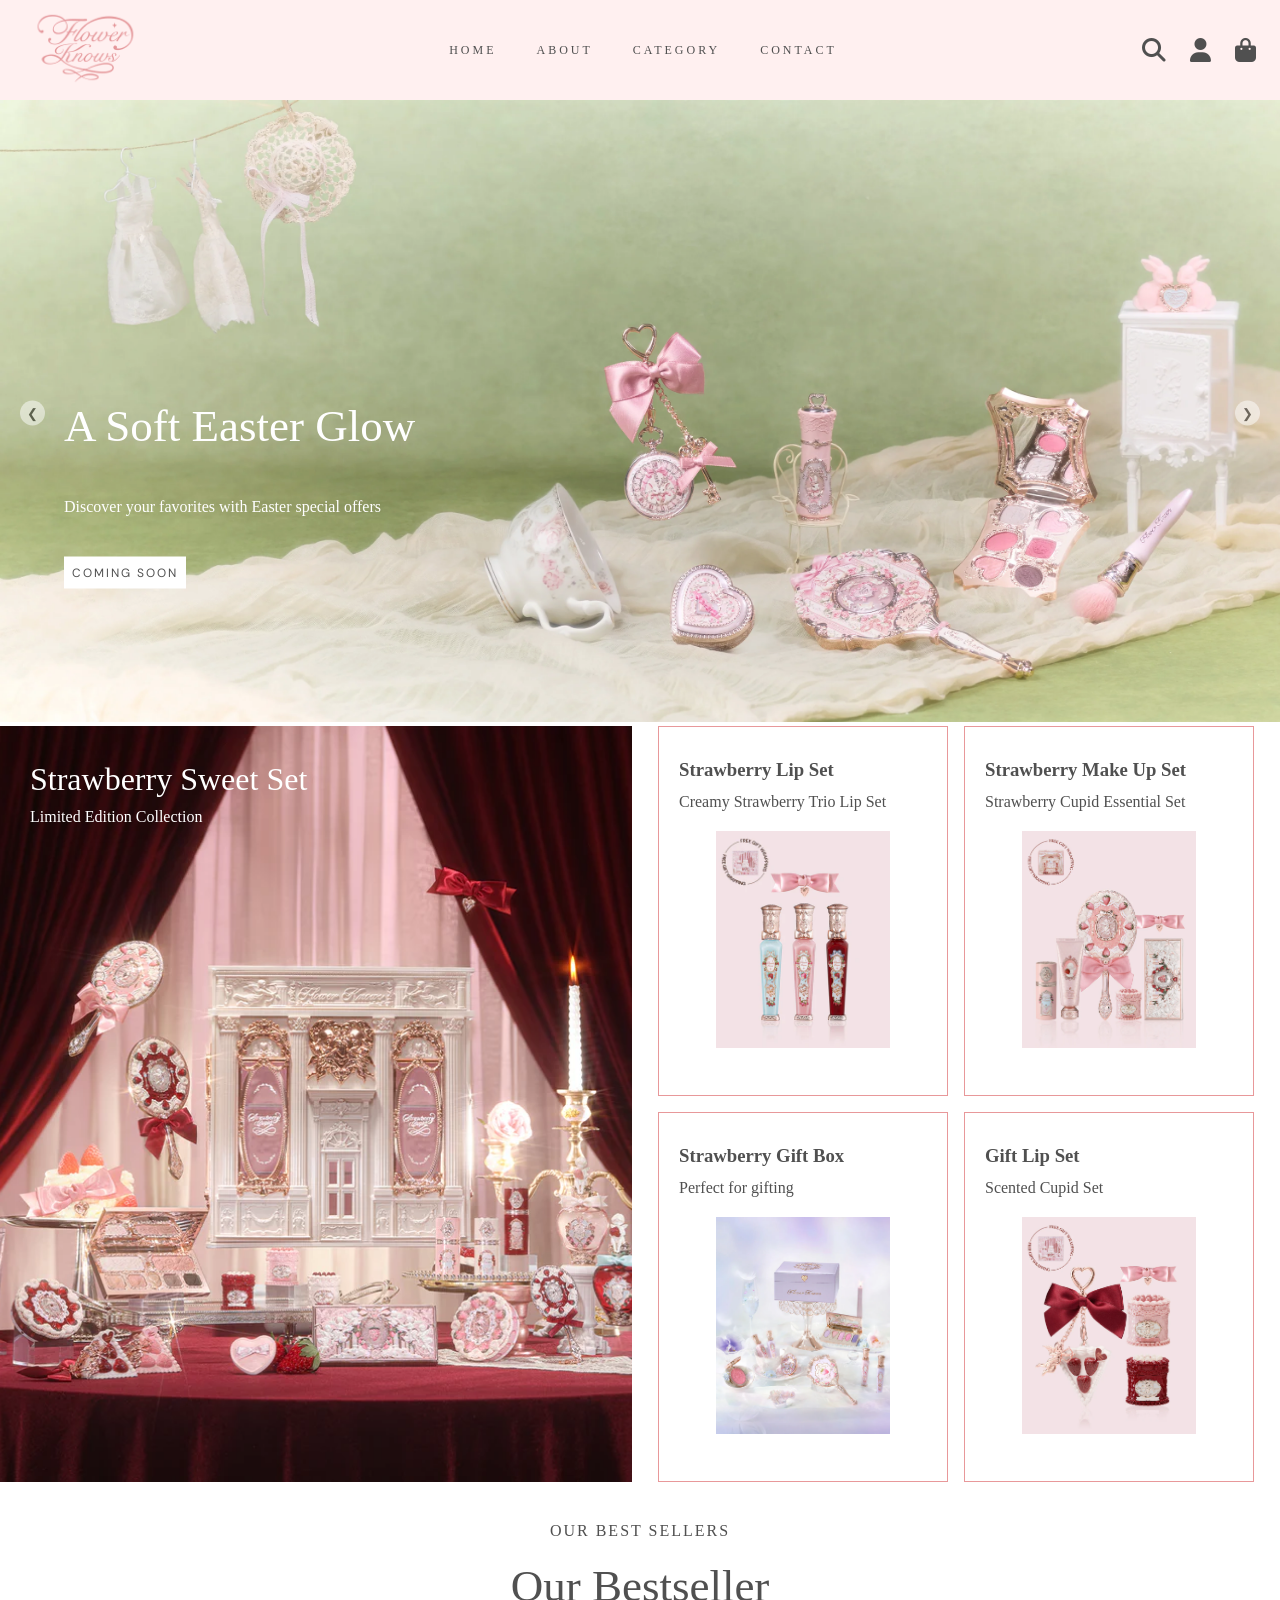
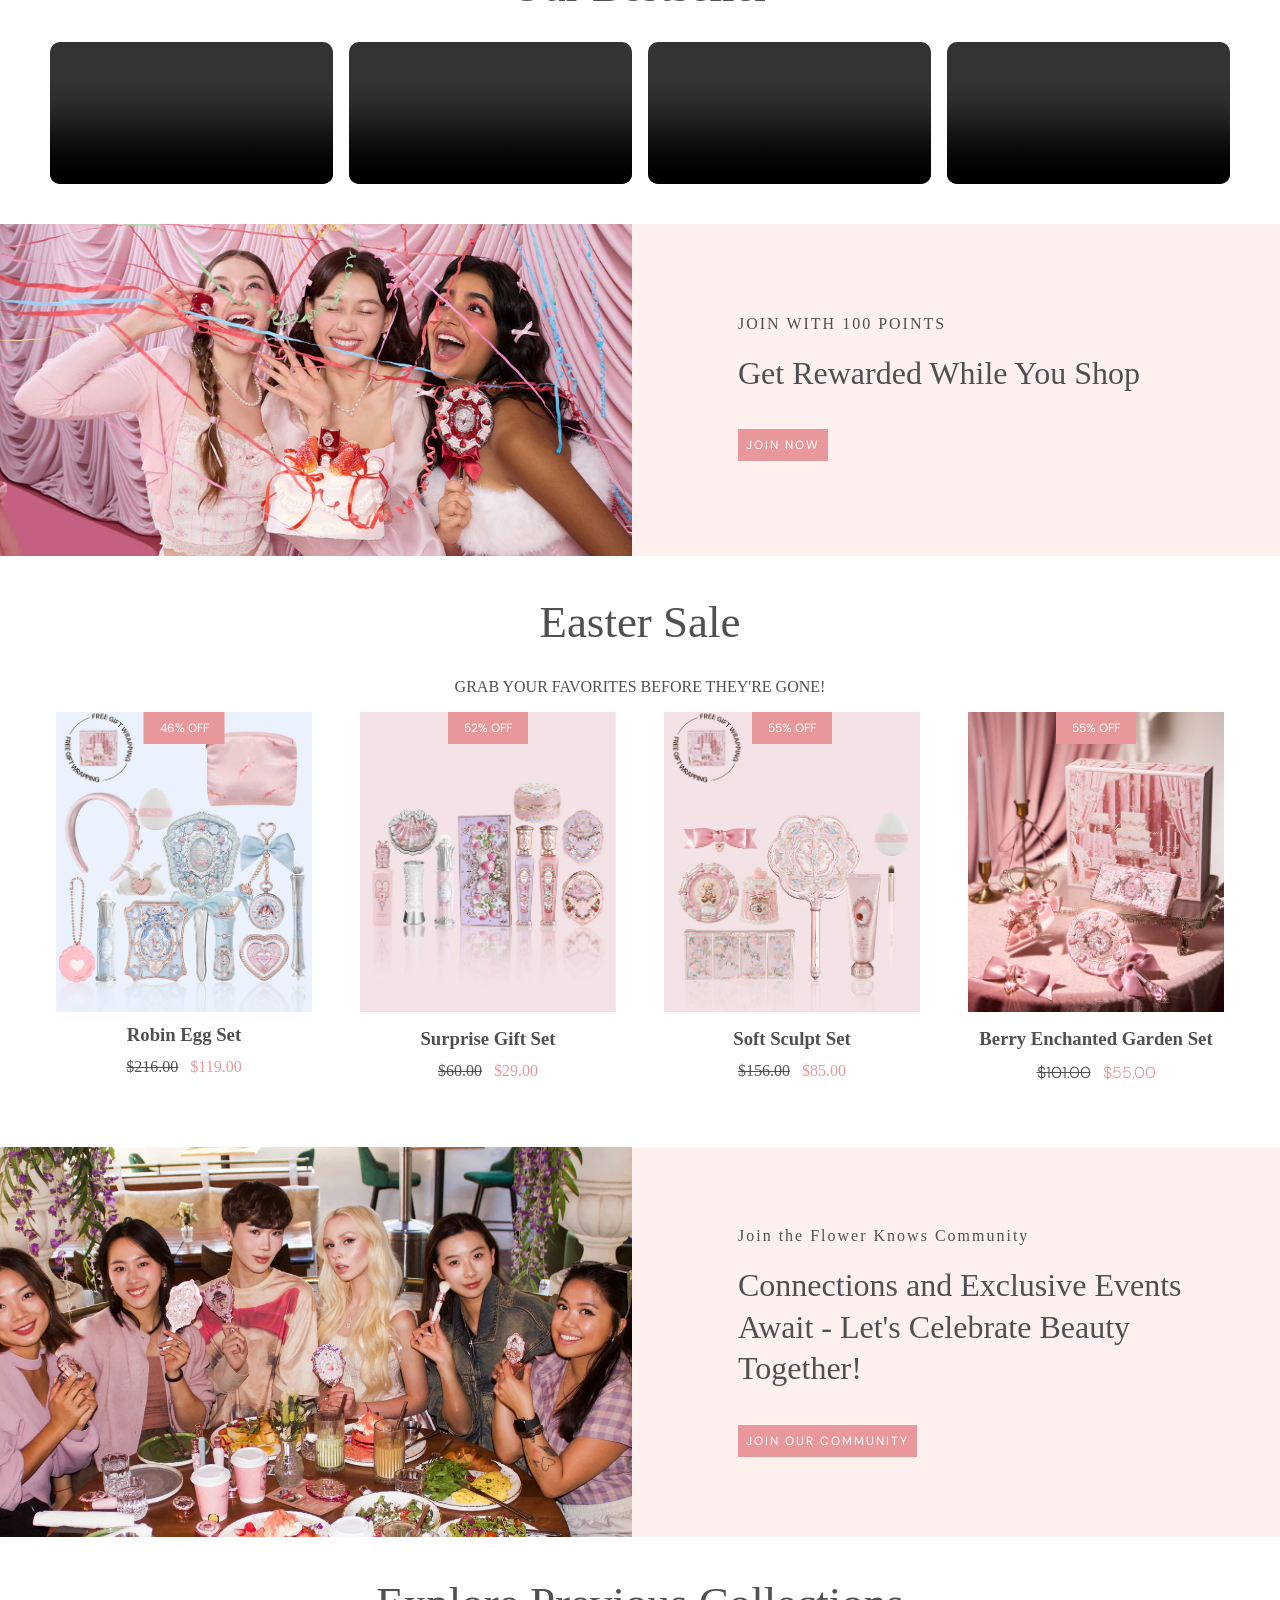
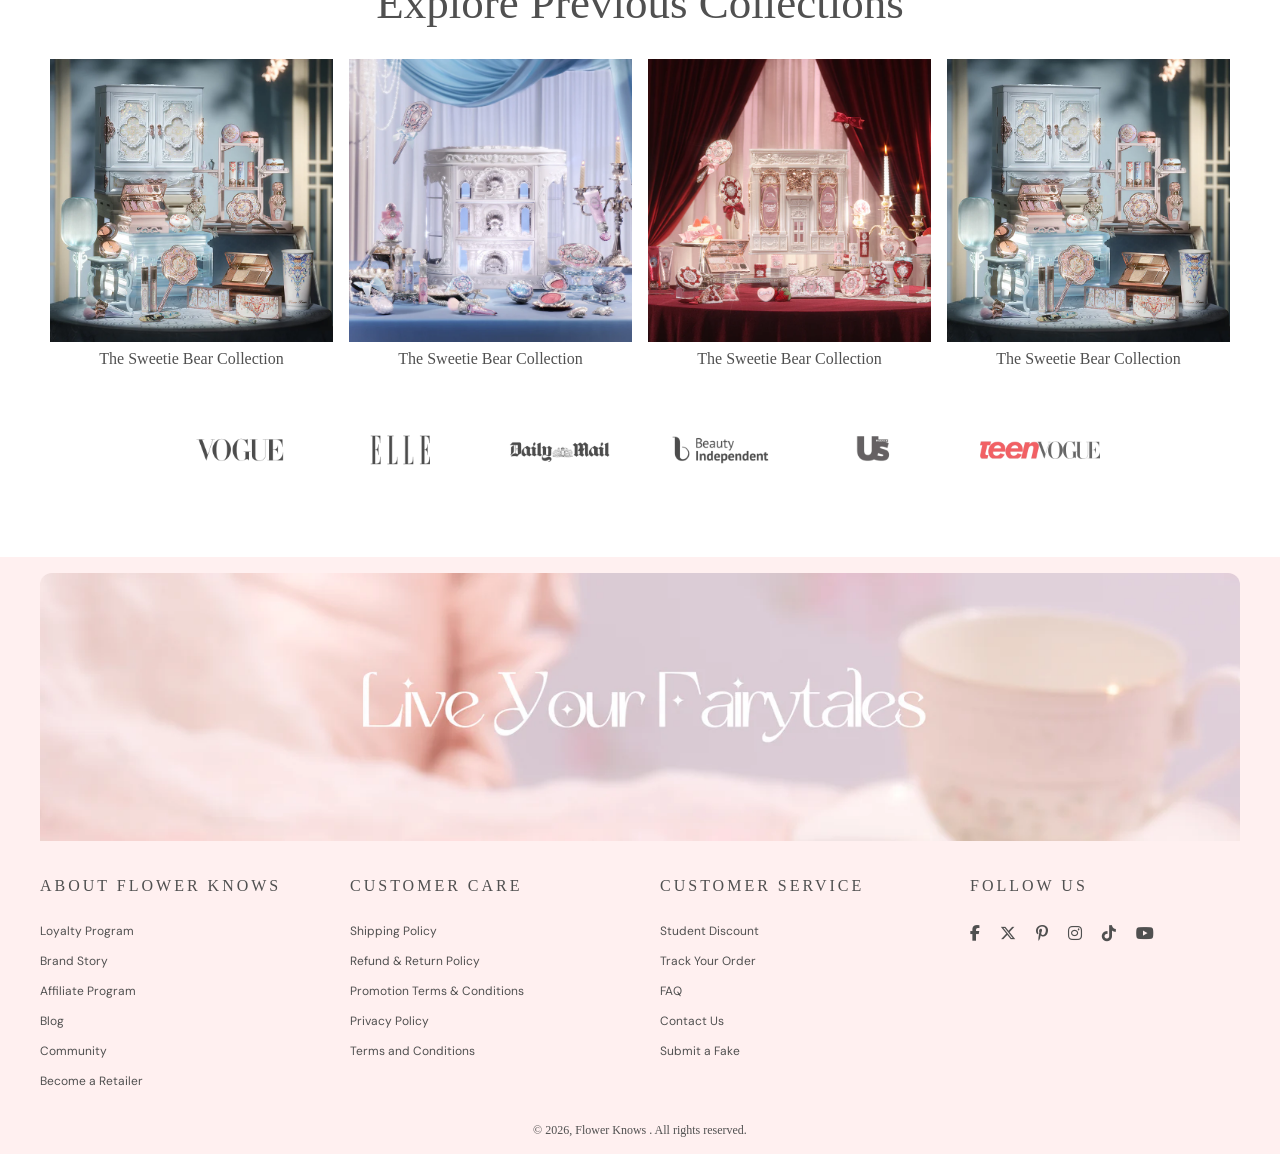
==== commit 94c8c725: "done added all the stuffs" ====
--- a/index.html
+++ b/index.html
@@ -44,7 +44,7 @@
                     <div class="slide-text grid">
                         <h1>Make Every Gift a FairyTale</h1>
                         <p>Discover your favorites with Bunny Dream</p>
-                        <a href="#categories" class="btn btn-secondary" aria-label="View all products in the Sale collection">Shop Now</a>
+                        <a href="categories.html" class="btn btn-secondary" aria-label="View all products in the Sale collection">Shop Now</a>
                     </div>
                 </div>
                 <button class="slide-button-left" onclick="plusDivs(-1)">&#10094;</button>
@@ -53,7 +53,7 @@
 
 
         <!-- Strawberry Section -->
-        <section class="grid grid-2 section-padding">
+        <section class="grid grid-2">
             <!-- LEFT BIG IMAGE -->
             <div class="left-box">
                 <img src="/src/additional-images/strawberry_cupid_collection.webp" alt="Strawberry Sweet Set">
@@ -98,6 +98,31 @@
                     <img src="/src/additional-images/lipScent.png" alt="Gift Lip Set">
                 </div>
             </div>
+        </section>
+
+        <!-- bestsellers -->
+        <section class="section section-padding">
+            <p class="section-small-title uppercase text-center">OUR BEST SELLERS</p>
+            <h1 class="text-center">Our Bestseller</h1>
+            <div class="container grid grid-4">
+                <video controls>
+                    <source src="https://cdn.shopify.com/videos/c/o/v/c4a4c865df454b4cb40dee28c08d05f5.mp4" type="video/mp4">
+                    Your browser does not support the video tag.
+                </video>
+                <video controls>
+                    <source src="https://cdn.shopify.com/videos/c/o/v/5eda68a2e2ad4b90a1249e62bf4e78c4.mp4" type="video/mp4">
+                    Your browser does not support the video tag.
+                </video>
+                <video controls>
+                    <source src="https://cdn.shopify.com/videos/c/o/v/3539791107d445649be85fe5503e8054.mp4" type="video/mp4">
+                    Your browser does not support the video tag.
+                </video>
+                <video controls>
+                    <source src="https://cdn.shopify.com/videos/c/vp/dff4cc9410a1481e8960bce48c6757c4/dff4cc9410a1481e8960bce48c6757c4.HD-1080p-7.2Mbps-72265975.mp4" type="video/mp4">
+                    Your browser does not support the video tag.
+                </video>
+            </div>
+
         </section>
 
         <!-- REWARD SECTION -->
@@ -118,7 +143,7 @@
             </div>
 
             <div class="grid grid-4">
-                <div class="product-card">
+                <div class="product-card hover-effect">
                     <img src="/src/additional-images/BlueSet.png" alt="Blue Set">
                     <h3>Robin Egg Set</h3>
                     <p class="price">
@@ -174,31 +199,32 @@
             </div>
         </section>
 
-        <section class="explore-collection section-padding">
+        <section class="section-padding">
 
             <h1 class="text-center">Explore Previous Collections</h1>
 
             <div class="container grid grid-4">
-                <div class="collection-item">
+                <div class="collection-item hover-effect">
                     <img src="src/additional-images/butterfly_cloud_collar_collection.webp" alt="collection1" class="section-img">
                     <p class="collection-title">The Sweetie Bear Collection</p>
                 </div>
 
-                <div class="collection-item">
+                <div class="collection-item hover-effect">
                     <img src="/src/explore_collection/pic2.webp" alt="collection2" class="section-img">
                     <p class="collection-title">The Sweetie Bear Collection</p>
                 </div>
 
-                <div class="collection-item">
+                <div class="collection-item hover-effect">
                     <img src="/src/explore_collection/pic3.webp" alt="collection3" class="section-img">
                     <p class="collection-title">The Sweetie Bear Collection</p>
                 </div>
 
-                <div class="collection-item">
+                <div class="collection-item hover-effect">
                     <img src="/src/explore_collection/pic4.webp" alt="collection4" class="section-img">
                     <p class="collection-title">The Sweetie Bear Collection</p>
                 </div>
             </div>
+        
 
             <div class="brand-pic section-padding text-center">
                 <img src="/src/additional-images/vogue.webp" alt="Vogue">
--- a/style.css
+++ b/style.css
@@ -18,7 +18,7 @@
     --font-md: 16px;
     --font-lg: 24px;
     --font-xl: 32px;
-    --font-xxl: 50px;
+    --font-xxl: 45px;
 
     /* Layout */
     --navbar-height: 100px;
@@ -54,16 +54,16 @@
     --card-padding: 16px;
 }
 /* ================= RESET & BASE ================= */
-* { margin:0; padding:0; box-sizing: border-box; }
+* { margin:0; padding:0; box-sizing: border-box;}
 html { scroll-behavior: smooth; }
-main { padding: 100px 0 0 0; }
+main { padding: var(--navbar-height) 0 0 0; }
 body { font-family: var(--primary-font); color:var(--text-color); }
 
 section { position: relative; width: 100%; min-height: auto;}
 .section-hidden { display: none; }
 
 h1 {font-size: var(--font-xxl); margin-bottom: 30px; font-weight: normal;}
-h2 {font-size: var(--font-xl); margin-bottom: 30px; font-weight: normal;}
+h2 {font-size: var(--font-lg); margin-bottom: 30px; font-weight: normal; }
 h3 { margin: 12px 0; }
 
 
@@ -93,19 +93,107 @@
 /* --- Layout Components --- */
 .split-layout { display: flex; align-items: center; gap: var(--space-xl); }
 
+video {
+    width: 100%;
+    height: auto;
+    border-radius: 10px;
+    display: block;
+}
 
 /* ================= BUTTONS ================= */
-.btn { font-family: var(--secondary-font); text-decoration: none; border:none; padding:var(--space-sm); font-size:var(--font-sm); text-transform: uppercase; cursor: pointer; width: auto; letter-spacing: 2px;}
+/* 1. Base Button Styles */
+.btn {
+    position: relative;
+    display: inline-block;
+    overflow: hidden; /* This clips the beam so it only shows inside the button */
+    font-family: var(--secondary-font);
+    text-decoration: none;
+    border: none;
+    padding: var(--space-sm);
+    font-size: var(--font-sm);
+    text-transform: uppercase;
+    cursor: pointer;
+    width: auto;
+    letter-spacing: 2px;
+
+}
+
+/* 2. The Shared Beam Structure (The "Flash") */
+.btn::before { content: ""; position: absolute; top: 0; left: -150%; /* Start far left out of view */ 
+    width: 50%;
+    height: 100%;
+    transform: skewX(25deg); /* Angles the beam */
+
+}
+
+/* 3. Primary Button (White Flash) */
+.btn-primary {  background-color: var(--primary-color);  color: var(--secondary-color); }
+.btn-primary::before { background: linear-gradient( to right, 
+        rgba(255, 255, 255, 0) 0%, 
+        rgba(255, 255, 255, 0.4) 50%, 
+        rgba(255, 255, 255, 0) 100%
+    );
+}
+
+/* 4. Secondary Button (Subtle Darker Flash & Lift) */
+.btn-secondary { background-color: var(--secondary-color);  color: var(--text-color);  }
+
+.btn-secondary::before {
+    background: linear-gradient(
+        to right, 
+        rgba(0, 0, 0, 0) 0%, 
+        rgba(0, 0, 0, 0.08) 50%, 
+        rgba(0, 0, 0, 0) 100%
+    );
+}
+
+/* 5. Hover States */
+
+.btn:hover::before {
+    left: 150%; /* Move the beam all the way to the right */
+    transition: all 1s ease-in-out; /* The speed of the sweep */
+}
+
+.hover-effect {
+    position: relative;
+    overflow: hidden; /* Clips the button and the zooming image */
+    cursor: pointer;
+    margin-bottom: 15px;
+}
+
+/* 1. Image Zoom */
+.hover-effect img {
+    width: 100%;
+    display: block;
+    transition: transform 0.6s cubic-bezier(0.25, 0.46, 0.45, 0.94);
+}
+
+.hover-effect:hover img {
+    transform: scale(1.1);
+}
+
+/* 2. Slide-up Button */
+.hover-effect .hover-button {
+    position: absolute;
+    bottom: -50px; /* Hidden below the image */
+    left: 0;
+    width: 100%;
+    background-color: #f8c5c5; /* Brand pink */
+    color: white;
+    padding: 12px 0;
+    text-align: center;
+    text-transform: uppercase;
+    font-size: 0.75rem;
+    font-weight: 600;
+    letter-spacing: 1px;
+    transition: bottom 0.4s ease;
+}
+
+.hover-effect:hover .hover-button {
+    bottom: 0; /* Slides up to the bottom edge of the image */
+}
+/* Specific adjustment for the Add to Cart width */
 .add-to-cart { width: 75%; }
-
-.btn-primary { background-color: var(--primary-color); color: var(--secondary-color); }
-.btn-secondary { background-color: var(--secondary-color); color: var(--text-color); }
-
-/* Button Hover state */
-.btn:hover { opacity: 0.75; }
-.section-img { width: 100%; display: block; object-fit: cover; }
-.card-image img { height: 300px; }
-
 
 /* ================= HEADER & NAVIGATION ================= */
 header { position: relative;}
@@ -120,7 +208,7 @@
 .right-nav i { font-size: var(--icon-size); }
 
 /* Hamburger / Mobile */
-.hamburger { display: none; font-size: 26px; cursor: pointer; background: none; border: none; color: var(--text-color); }
+.hamburger { display: none; font-size: var(--font-lg); cursor: pointer; background: none; border: none; color: var(--text-color); }
 
 
 /* ================= FOOTER ================= */
@@ -134,11 +222,11 @@
 .footer-page img { width: 100%; height: auto; object-fit: cover; display: block; border-radius: 12px; }
 .footer-top { display: grid; grid-template-columns: var(--footer-columns); gap: 40px;}
 .footer h3 { font-size: var(--font-md); font-weight: 400; letter-spacing: 3px; margin-bottom: 28px; }
-.footer-column a { display: block; text-decoration: none; font-size: 12px; margin-bottom: 14px; color: var(--text-color); font-family: var(--secondary-font);}
+.footer-column a { display: block; text-decoration: none; font-size: var(--font-sm); margin-bottom: 14px; color: var(--text-color); font-family: var(--secondary-font);}
 .social-icons { display: flex; gap: 20px; margin-top: 40px;}
 .social-icons a { font-size: 16px;}
 .footer-bottom { width: 100%; margin-top: 20px; text-align: center;}
-.footer-bottom p { margin: 0; font-size: 12px;}
+.footer-bottom p { margin: 0; font-size: var(--font-sm);}
 
 /* ================= HOME PAGE ================= */
 /* HERO SECTION */
@@ -176,9 +264,14 @@
 .badge { font-family: var(--secondary-font); position : absolute; top: 16px; left: 50%; transform: translateX(-50%); background: var(--primary-color); color: var(--secondary-color); font-size: var(--font-sm); padding: var(--space-sm) var(--space-md);}
 
 /* --- Content Cards --- */
+
 .content-card { background: var(--card-bg); border-radius: var(--radius-md); overflow: hidden; text-align: center; transition: transform 0.3s ease; }
 .card-body { padding: var(--space-md); }
-.card-image { width: 100%; height: 300px; object-fit: cover;}
+
+.card-image img { width: 100%; height: 300px; object-fit: cover; }
+.card-padding {padding: var(--space-lg) var(--space-xl);}
+.card-title { color: var(--primary-color); text-transform: uppercase; font-size: var(--font-md); margin-bottom: var(--space-md);}
+.card-text {font-size: var(--font-md); margin-bottom: var(--space-md); line-height: 1.5;}
 
 /* ================= SECTIONS ================= */
 .section { align-items: center;}
@@ -189,28 +282,27 @@
 
 .section-content { padding: var(--padding-y) var(--padding-x); }
 
-.section-title { font-size: var(--font-lg);}
-
-.section-small-title { font-size: 16px; letter-spacing: 2px; margin-bottom: 20px; }
+
+.section-small-title { font-size: var(--font-md); letter-spacing: 2px; margin-bottom: 20px; }
 
 .section-content h2 { font-size: var(--font-xl); font-weight: 400; margin-bottom: 35px; line-height: 1.3; }
 .section-paragraph { line-height: 1.8; }
 
-
+.section-img { width: 100%; display: block; object-fit: cover; }
 
 .left-box { position: relative; min-height: 500px; overflow: hidden; }
 .left-box img { width: 100%; height: 100%; object-fit: cover; display: block;}
 .overlay-text { position: absolute; top: 35px; left: 30px; color: var(--secondary-color); z-index: 2; }
-.overlay-text h1 { font-size: 30px; margin-bottom: 10px; }
-.overlay-text p { font-size: 16px; }
-.right-box { min-height: 500px; padding: 0 var(--space-md) 0 0;  gap: var(--space-md);}
+.overlay-text h1 { font-size: var(--font-xl); margin-bottom: 10px; }
+.overlay-text p { font-size: var(--font-md); }
+.right-box { min-height: 500px; padding: 0 var(--space-md) 0 0;  gap: var(--space-md); margin: 0 10px;}
 .item { position: relative; background:var(--secondary-color); border: 1px solid var(--primary-color); min-height: 370px; padding: 20px; }
 .item-text { position: relative; }
 
-.item p { font-size: 16px;}
+.item p { font-size: var(--font-md);}
 .item img { width: 70%; margin: 20px auto 0; object-fit: contain; display: block; }
 
-.collection-item { text-align: center; }
+.collection-item { text-align: center; justify-content: center;}
 .collection-title { margin-top: var(--space-sm); font-size: var(--font-md);}
 
 /* ================= BRAND ================= */
@@ -227,8 +319,6 @@
 /* ================= About Us ================= */
 
 /* --- Feature Items --- */
-.feature-item { margin-bottom: var(--space-lg); }
-.feature-item h3 { color: var(--primary-color); text-transform: uppercase; font-size: var(--font-base); margin-bottom: var(--space-sm);}
 
 
 /* FAQs Table */
@@ -237,11 +327,15 @@
 .question-row { cursor: pointer; border-bottom: 2px solid #cecdcd;}
 .question-row:hover { transition: transform 0.3s ease;}
 td { padding: 15px 0; }
-.arrow { text-align: right; width: 40px; font-size: 14px; transition: transform 0.3s ease; }
+.arrow { text-align: right; width: 40px; font-size: var(--font-md); transition: transform 0.3s ease; }
 .answer-row { display: none; opacity: 0.6; }
 .answer { padding: 15px 0; }
 
-
+.fa-star {
+    font-size: var(--font-md);
+    margin: 0 1px;
+    color: #FF9529;
+}
 
 /* ================== Contact Page ================== */
 
@@ -281,33 +375,136 @@
 .submit-button { margin-top: 10px; }
 
 
-/* ================= Consolidated Responsive Logic ================= */
-
-/* --- Large Mobile / Small Tablet --- */
+
+
+/* ================= RESPONSIVE SYSTEM ================= */
+
+/* --- Large Tablets & Small Laptops --- */
 @media (max-width: 1024px) {
-    :root { --grid-4-cols: var(--grid-3-cols); --grid-3-cols: var(--grid-2-cols); }
-}
-
+    :root {
+
+        --font-xl: 28px;
+        --font-lg: 22px;
+
+        --navbar-height: 90px;
+        --logo-width: 110px;
+
+        --padding-x: 50px;
+        --padding-y: 70px;
+
+        --space-xl: 32px;
+        --space-lg: 20px;
+
+        --grid-4-cols: repeat(2, 1fr);
+        --grid-3-cols: repeat(2, 1fr);
+
+        --hero-title-size: 44px;
+    }
+
+    .container { max-width: 95%; }
+      /* layout */
+    .split-layout { flex-direction: column; text-align: center; gap: var(--space-lg);}
+}
+
+/* --- Tablets --- */
 @media (max-width: 768px) {
     :root {
+        --font-xxl: 38px;
+        --font-xl: 26px;
+        --font-lg: 20px;
+        --font-md: 15px;
+        --font-base: 13px;
+
         --navbar-height: 80px;
         --logo-width: 100px;
+
+        --padding-x: 24px;
+        --padding-y: 60px;
+
+        --space-xl: 28px;
+        --space-lg: 18px;
+        --space-md: 12px;
+
         --grid-4-cols: repeat(2, 1fr);
+        --grid-3-cols: repeat(2, 1fr);
+        --grid-2-cols: 1fr;
+
+        --footer-columns: 1fr 1fr;
+
+        --nav-gap: 20px;
+        --icon-size: 1.3rem;
+
+        --hero-title-size: 34px;
+    }
+
+
+
+    nav {
+        display: none;
+        position: absolute;
+        top: var(--navbar-height);
+        left: 0;
+        width: 100%;
+        background: var(--secondary-background-color);
+        flex-direction: column;
+        text-align: center;
+        padding: var(--space-lg);
+    }
+
+    nav.show { display: flex; }
+
+    .hamburger { display: inline-block; }
+
+    /* sections spacing */
+    .section-content { padding: var(--padding-y) var(--padding-x); }
+
+    /* right-box layout fix */
+    .right-box { padding: 0; }
+
+    /* product grid spacing */
+    .grid { gap: var(--space-sm); }
+
+    
+}
+
+/* --- Mobile --- */
+@media (max-width: 576px) {
+    :root {
+        --font-xxl: 32px;
+        --font-xl: 22px;
+        --font-lg: 18px;
+        --font-md: 14px;
+        --font-base: 13px;
+        --font-sm: 9px;
+
+        --navbar-height: 70px;
+        --logo-width: 90px;
+
+        --padding-x: 16px;
+        --padding-y: 40px;
+
+        --space-xl: 20px;
+        --space-lg: 14px;
+        --space-md: 10px;
+
+        --grid-4-cols: 1fr;
         --grid-3-cols: 1fr;
         --grid-2-cols: 1fr;
-        --footer-columns: 1fr 1fr; }
-    .split-layout { flex-direction: column; text-align: center; }
-    nav { display: none; position: absolute; top: var(--navbar-height); left: 0; width: 100%; background: var(--secondary-background-color); flex-direction: column; text-align: center; padding: var(--space-lg); }
-    
-    nav.show { display: flex; }
-    
-    .hamburger { display: inline-block; }
-}
-
-@media (max-width: 576px) {
-    :root {
-        --grid-4-cols: 1fr;
-        --footer-columns: 1fr; }
-}
-
-
+
+        --footer-columns: 1fr;
+
+        --nav-gap: 12px;
+        --icon-size: 1.2rem;
+
+        --hero-title-size: 28px;
+    }
+
+    /* stack field rows */
+    .field-row { flex-direction: column; }
+
+    /* reduce gaps */
+    .flex { flex-direction: column; }
+
+
+}
+
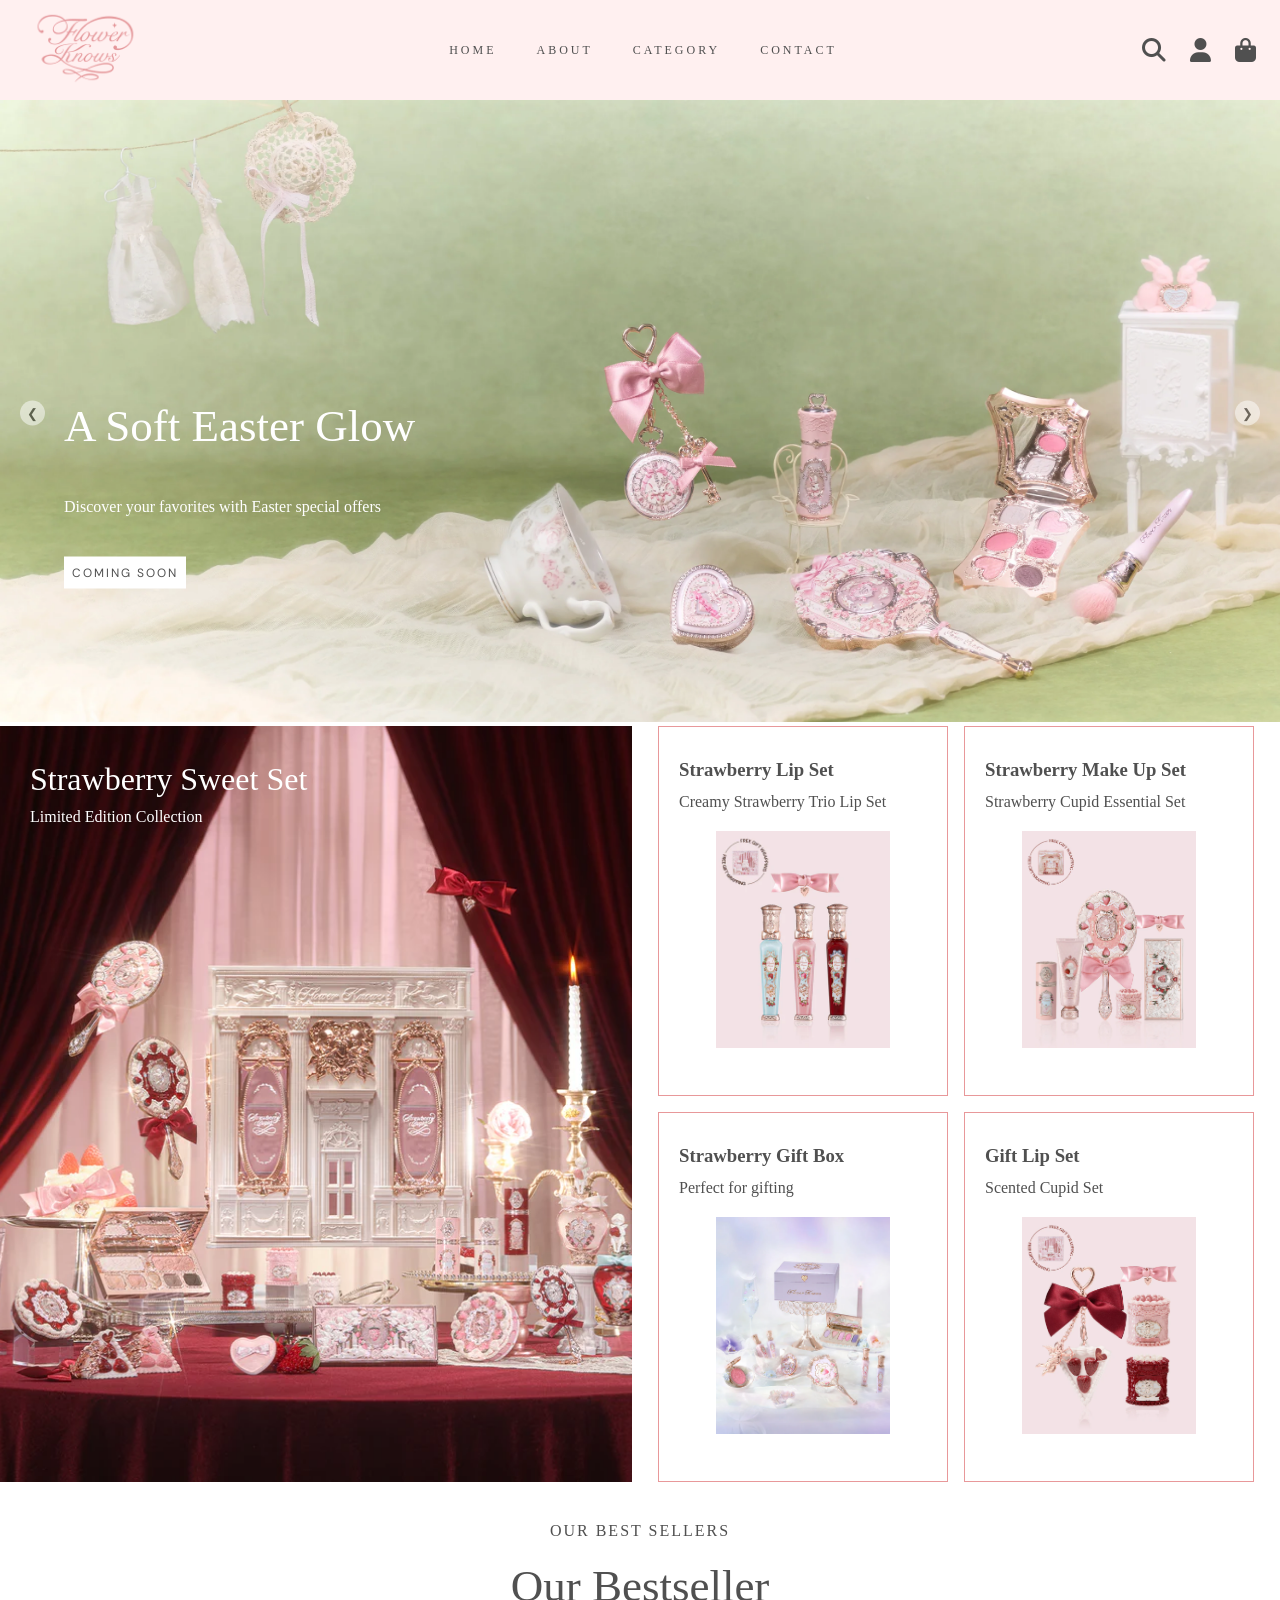
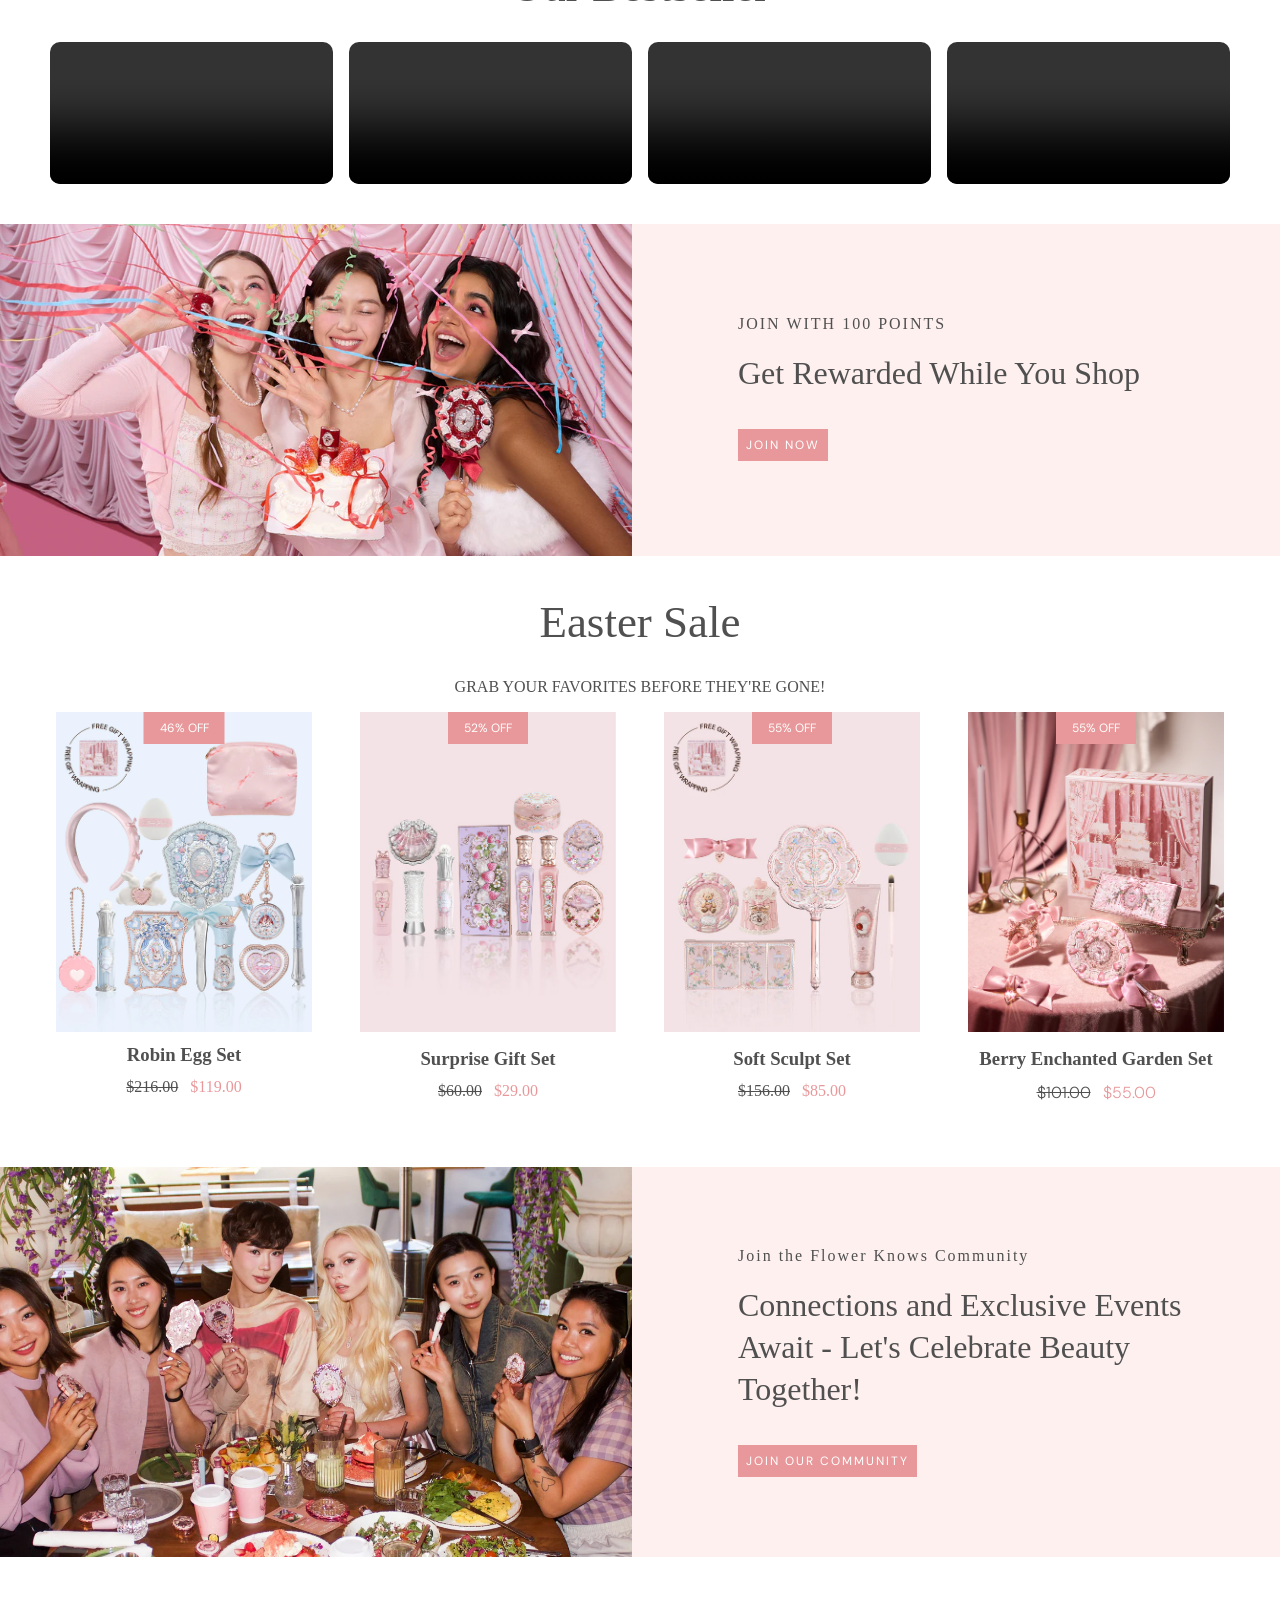
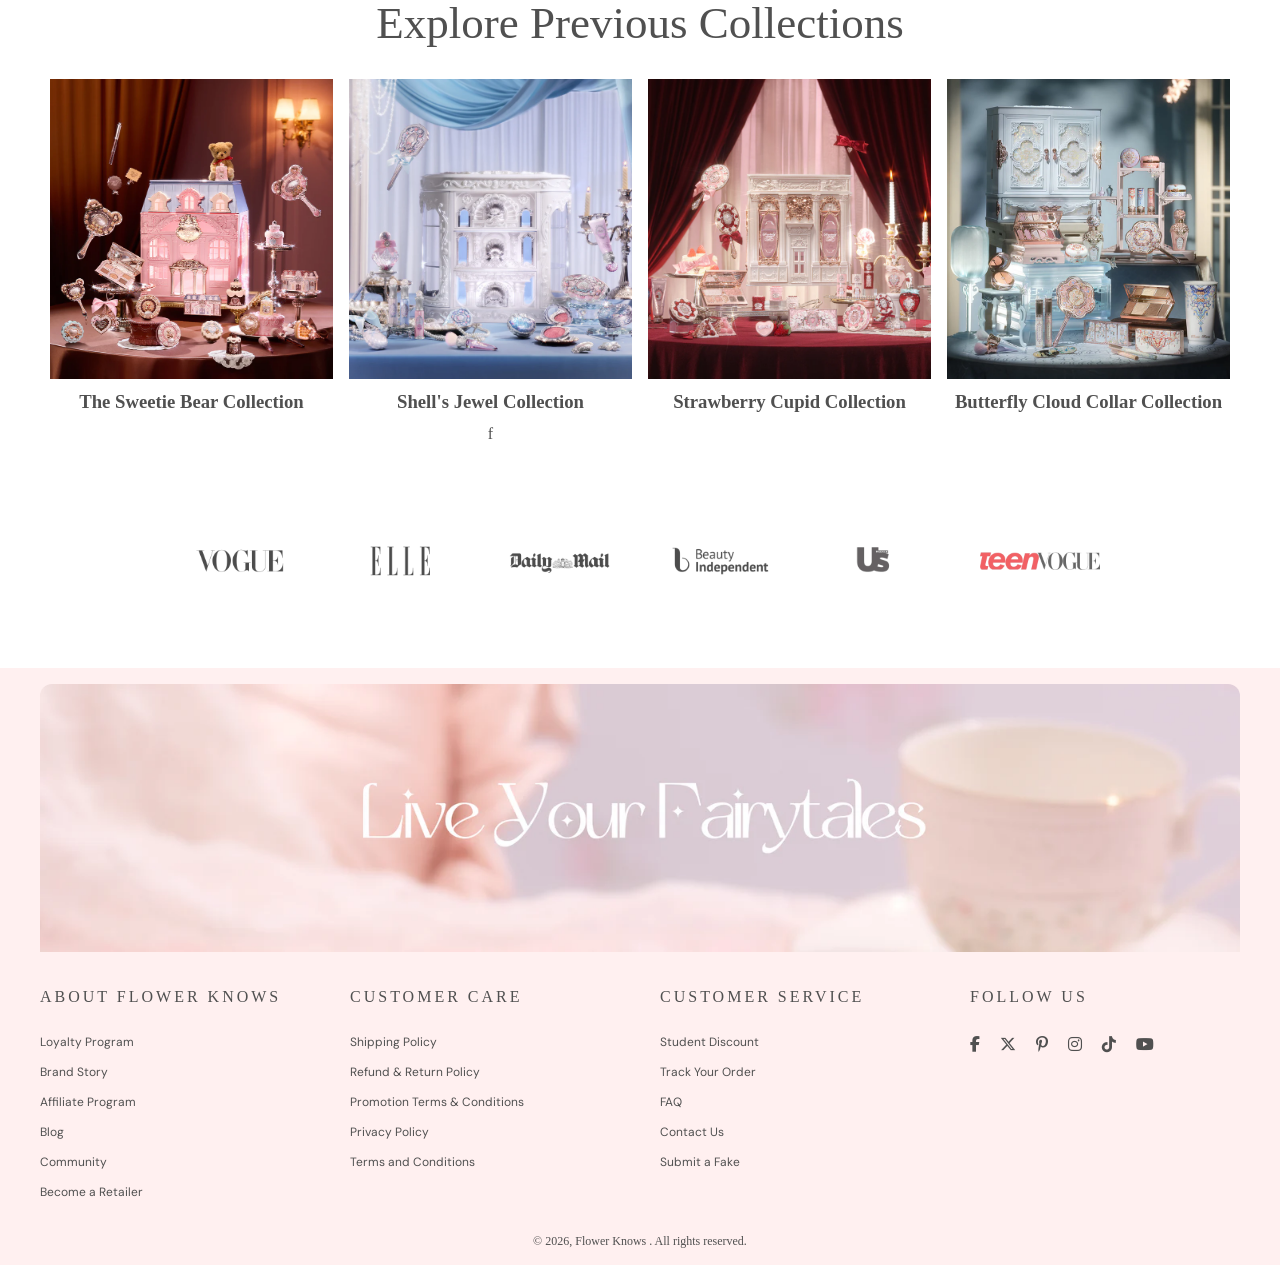
==== commit e45bd596: "clean up the code" ====
--- a/index.html
+++ b/index.html
@@ -205,23 +205,23 @@
 
             <div class="container grid grid-4">
                 <div class="collection-item hover-effect">
-                    <img src="src/additional-images/butterfly_cloud_collar_collection.webp" alt="collection1" class="section-img">
-                    <p class="collection-title">The Sweetie Bear Collection</p>
-                </div>
-
-                <div class="collection-item hover-effect">
-                    <img src="/src/explore_collection/pic2.webp" alt="collection2" class="section-img">
-                    <p class="collection-title">The Sweetie Bear Collection</p>
-                </div>
-
-                <div class="collection-item hover-effect">
-                    <img src="/src/explore_collection/pic3.webp" alt="collection3" class="section-img">
-                    <p class="collection-title">The Sweetie Bear Collection</p>
-                </div>
-
-                <div class="collection-item hover-effect">
-                    <img src="/src/explore_collection/pic4.webp" alt="collection4" class="section-img">
-                    <p class="collection-title">The Sweetie Bear Collection</p>
+                    <img src="/src/additional-images/the_sweetie_bear_collection.webp" alt="The Sweetie Bear Collection" class="section-img">
+                    <h3>The Sweetie Bear Collection</h3>
+                </div>
+
+                <div class="collection-item hover-effect">
+                    <img src="/src/additional-images/shell's_jewel_collection.webp" alt="Shell's Jewel Collection" class="section-img">
+                    <h3>Shell's Jewel Collection</h3>       f
+                </div>
+
+                <div class="collection-item hover-effect">
+                    <img src="/src/additional-images/strawberry_cupid_collection.webp" alt="Strawberry Cupid Collection" class="section-img">
+                    <h3>Strawberry Cupid Collection</h3>
+                </div>
+
+                <div class="collection-item hover-effect">
+                    <img src="/src/additional-images/butterfly_cloud_collar_collection.webp" alt="Butterfly Cloud Collar Collection" class="section-img">
+                    <h3>Butterfly Cloud Collar Collection</h3>
                 </div>
             </div>
         
--- a/style.css
+++ b/style.css
@@ -161,7 +161,7 @@
     margin-bottom: 15px;
 }
 
-/* 1. Image Zoom */
+
 .hover-effect img {
     width: 100%;
     display: block;
@@ -169,7 +169,7 @@
 }
 
 .hover-effect:hover img {
-    transform: scale(1.1);
+    transform: scale(1.05);
 }
 
 /* 2. Slide-up Button */
@@ -253,7 +253,7 @@
 .product-title {font-weight: normal; font-size: var(--font-base); margin: var(--space-sm) 0; min-height: 40px; line-height: 20px; }
 .product-price { font-family: var(--secondary-font); font-size: var(--font-md); font-weight: 300; margin: var(--space-sm) 0; min-height: 20px;}
 .product-card { position: relative; background: var(--card-bg); padding: var(--card-padding); text-align: center; transition: transform 0.3s, box-shadow 0.3s; }
-.product-card img { position: relative;  width: 100%; height: 300px; object-fit: cover;}
+.product-card img { position: relative;  width: 100%; height: auto; object-fit: cover;}
 
 
 
@@ -288,7 +288,7 @@
 .section-content h2 { font-size: var(--font-xl); font-weight: 400; margin-bottom: 35px; line-height: 1.3; }
 .section-paragraph { line-height: 1.8; }
 
-.section-img { width: 100%; display: block; object-fit: cover; }
+.section-img { width: 100%; display: block; object-fit: cover; height: 75%;}
 
 .left-box { position: relative; min-height: 500px; overflow: hidden; }
 .left-box img { width: 100%; height: 100%; object-fit: cover; display: block;}
@@ -303,7 +303,7 @@
 .item img { width: 70%; margin: 20px auto 0; object-fit: contain; display: block; }
 
 .collection-item { text-align: center; justify-content: center;}
-.collection-title { margin-top: var(--space-sm); font-size: var(--font-md);}
+
 
 /* ================= BRAND ================= */
 .brand-pic { display: flex; justify-content: center; align-items: center; flex-wrap: wrap; gap: var(--space-xl);}
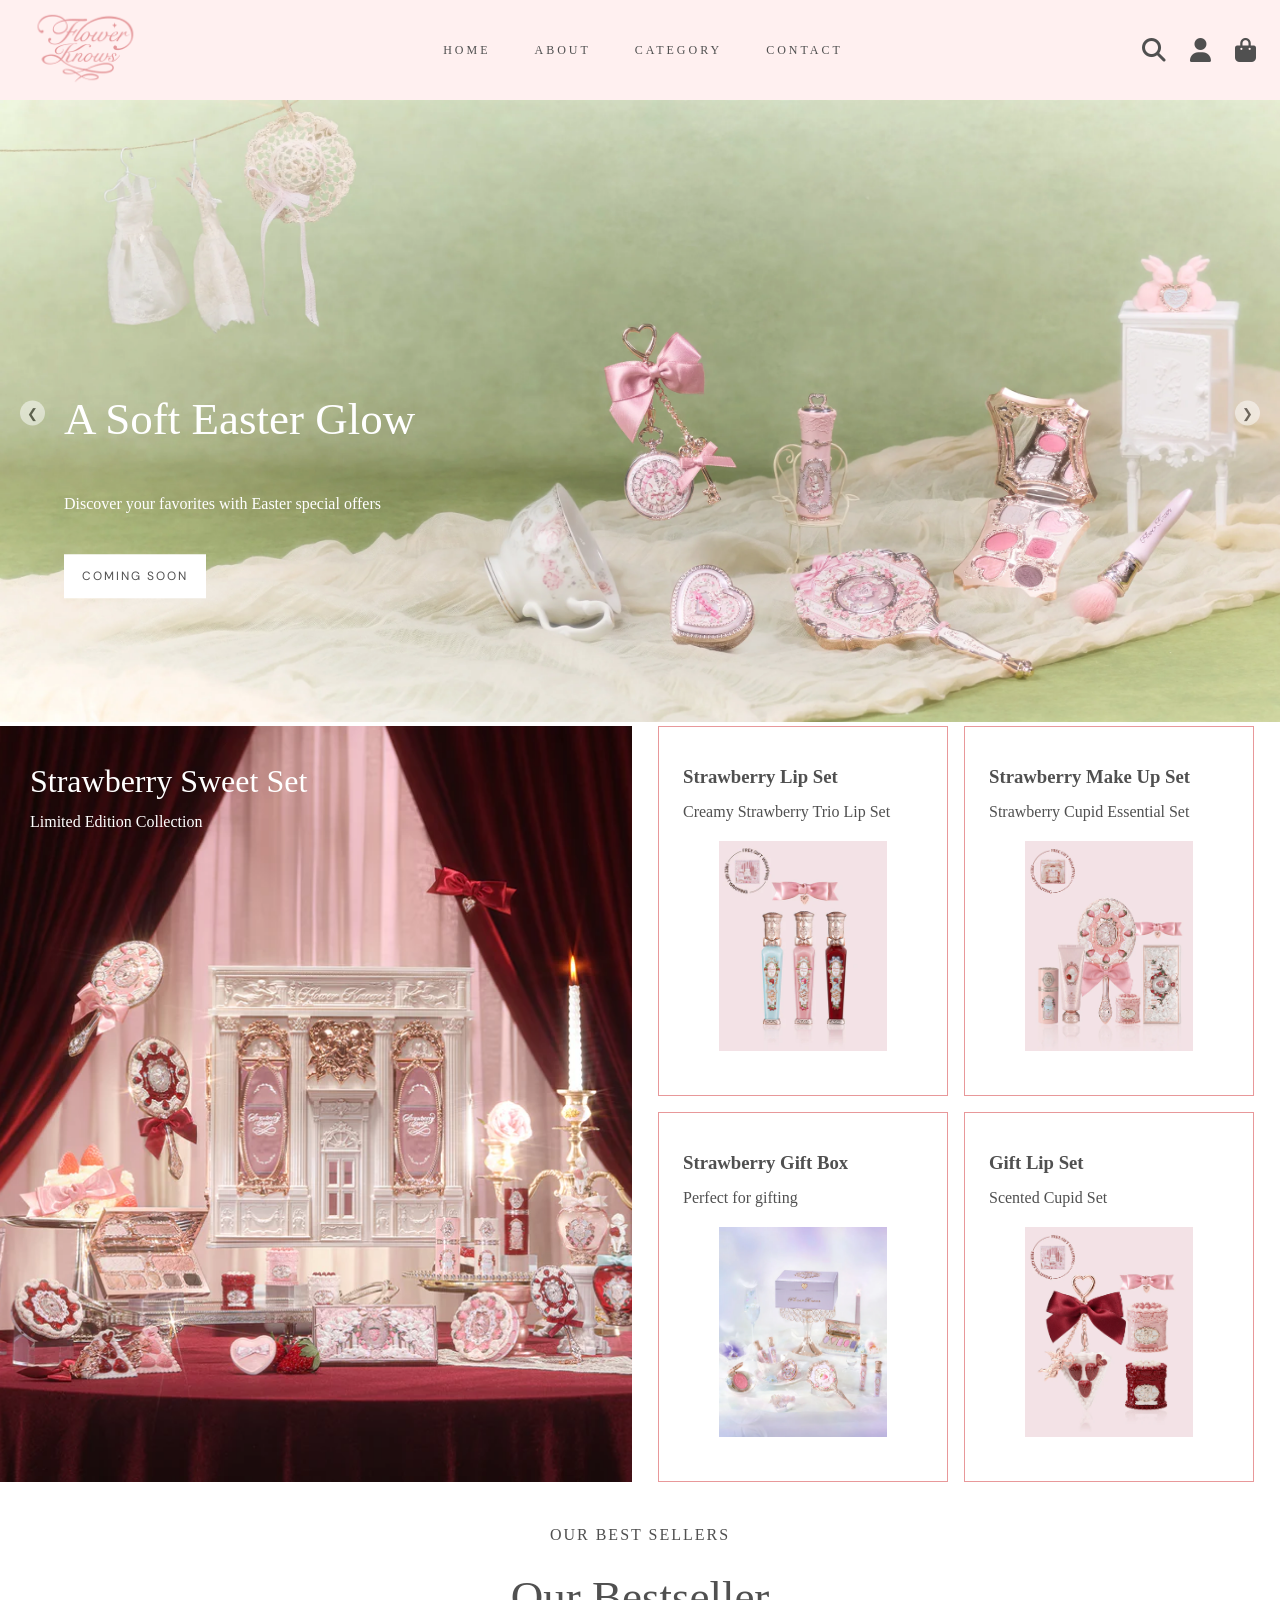
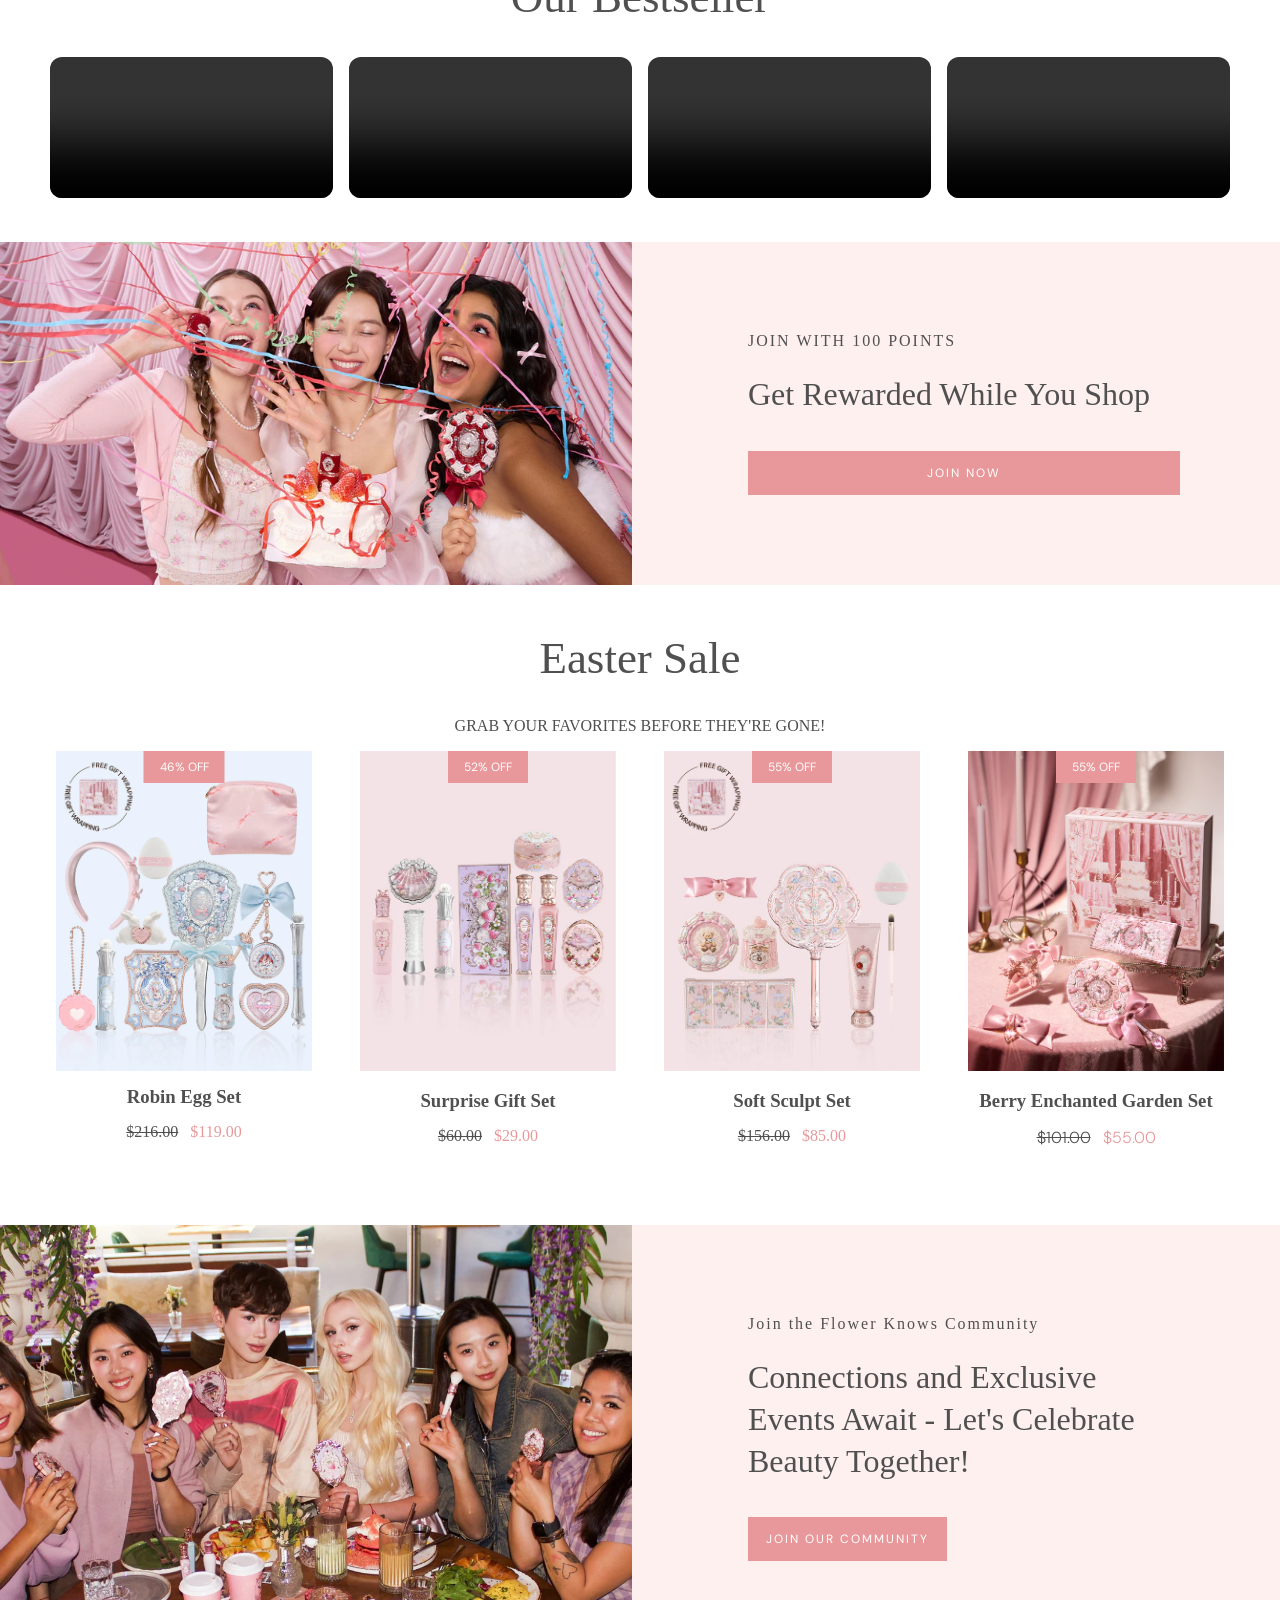
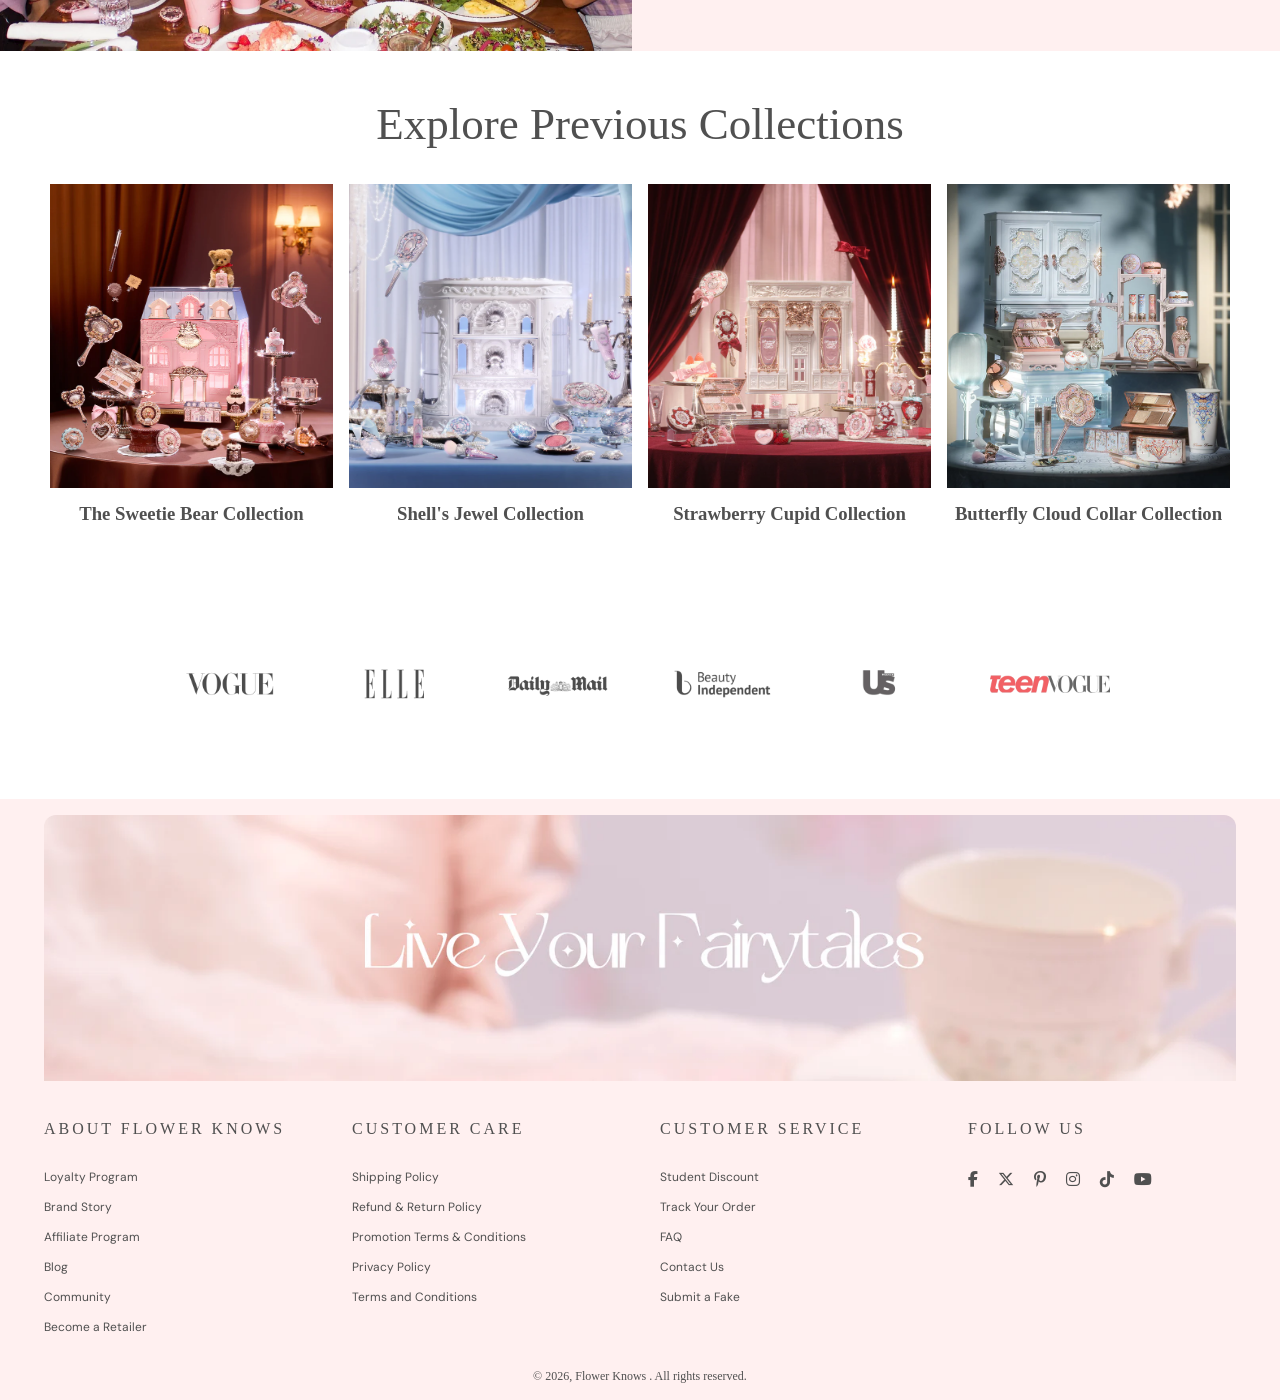
==== commit b035813a: "improve responsiveness" ====
--- a/index.html
+++ b/index.html
@@ -211,7 +211,7 @@
 
                 <div class="collection-item hover-effect">
                     <img src="/src/additional-images/shell's_jewel_collection.webp" alt="Shell's Jewel Collection" class="section-img">
-                    <h3>Shell's Jewel Collection</h3>       f
+                    <h3>Shell's Jewel Collection</h3>
                 </div>
 
                 <div class="collection-item hover-effect">
--- a/style.css
+++ b/style.css
@@ -52,6 +52,29 @@
     --radius-md: 12px;
     --card-bg: #fff;
     --card-padding: 16px;
+
+    --shadow-sm: 2px 5px #e9dada;
+
+    /* Opacity levels */
+    --opacity-medium: 0.75;
+    --opacity-dim: 0.7;
+
+    /* Dimensions */
+    --slide-button-size: 25px;
+    --button-hide-offset: 50px;
+    --box-min-height: 500px;
+    --item-min-height: 370px;
+    --overlay-spacing-top: 35px;
+    --overlay-spacing-left: 30px;
+    --brand-logo-width: 120px;
+    
+    /* Touch & Interactive */
+    --min-touch-target: 44px;
+    --btn-padding-y: 12px;
+    --btn-padding-x: 16px;
+    --line-height-tight: 1.3;
+    --line-height-normal: 1.5;
+    --line-height-loose: 1.8;
 }
 /* ================= RESET & BASE ================= */
 * { margin:0; padding:0; box-sizing: border-box;}
@@ -62,9 +85,9 @@
 section { position: relative; width: 100%; min-height: auto;}
 .section-hidden { display: none; }
 
-h1 {font-size: var(--font-xxl); margin-bottom: 30px; font-weight: normal;}
-h2 {font-size: var(--font-lg); margin-bottom: 30px; font-weight: normal; }
-h3 { margin: 12px 0; }
+h1 {font-size: var(--font-xxl); margin-bottom: 30px; font-weight: normal; line-height: var(--line-height-tight);}
+h2 {font-size: var(--font-lg); margin-bottom: 30px; font-weight: normal; line-height: var(--line-height-tight); }
+h3 { margin: 12px 0; line-height: var(--line-height-normal); }
 
 
 #product-list {
@@ -79,7 +102,7 @@
 .flex { display:flex; gap: var(--space-lg); }
 .container { max-width: 1200px; margin: 0 auto; padding: 0 10px;}
 
-.underline:hover { text-decoration: underline var(--primary-color) 1px; text-underline-offset: 5px; opacity: 75%;}
+.underline:hover { text-decoration: underline var(--primary-color) 1px; text-underline-offset: 5px; opacity: var(--opacity-medium);}
 
 .section-padding { padding: var(--space-xl) 0; }
 
@@ -96,7 +119,7 @@
 video {
     width: 100%;
     height: auto;
-    border-radius: 10px;
+    border-radius: var(--radius-md);
     display: block;
 }
 
@@ -109,13 +132,17 @@
     font-family: var(--secondary-font);
     text-decoration: none;
     border: none;
-    padding: var(--space-sm);
+    padding: var(--btn-padding-y) var(--btn-padding-x);
     font-size: var(--font-sm);
     text-transform: uppercase;
     cursor: pointer;
     width: auto;
     letter-spacing: 2px;
-
+    min-height: var(--min-touch-target);
+    display: flex;
+    align-items: center;
+    justify-content: center;
+    transition: all 0.2s ease;
 }
 
 /* 2. The Shared Beam Structure (The "Flash") */
@@ -158,7 +185,7 @@
     position: relative;
     overflow: hidden; /* Clips the button and the zooming image */
     cursor: pointer;
-    margin-bottom: 15px;
+    margin-bottom: var(--space-lg);
 }
 
 
@@ -175,7 +202,7 @@
 /* 2. Slide-up Button */
 .hover-effect .hover-button {
     position: absolute;
-    bottom: -50px; /* Hidden below the image */
+    bottom: calc(var(--button-hide-offset) * -1); /* Hidden below the image */
     left: 0;
     width: 100%;
     background-color: #f8c5c5; /* Brand pink */
@@ -201,7 +228,7 @@
 .logo img { width: var(--logo-width); }
 nav { display: flex; gap: var(--nav-gap); }
 nav a { text-decoration: none; text-transform: uppercase; letter-spacing: var(--space-xs); font-size: var(--font-sm); color: var(--text-color); }
-nav a:hover { text-decoration: underline var(--primary-color) 1px; text-underline-offset: 5px; opacity: 75%; }
+nav a:hover { text-decoration: underline var(--primary-color) 1px; text-underline-offset: 5px; opacity: var(--opacity-medium); }
 
 /* Right icons */
 .right-nav { display: flex; gap: var(--space-lg);  }
@@ -235,7 +262,7 @@
 .slideshow { position: relative; display: none; animation: fade 4s ease-in-out; }
 .slideshow-img { max-width: 100vw; height: auto; object-fit: cover; opacity: 90%; }
 .slide-button-left,
-.slide-button-right { position: absolute; top: 50%; transform: translateY(-50%); z-index: 10; background: var(--secondary-color); border: none; border-radius: 100%; cursor: pointer; width: 25px; height: 25px; opacity: 50%; }
+.slide-button-right { position: absolute; top: 50%; transform: translateY(-50%); z-index: 10; background: var(--secondary-color); border: none; border-radius: 100%; cursor: pointer; width: var(--slide-button-size); height: var(--slide-button-size); opacity: 50%; }
 .slide-button-left:hover, .slide-button-right:hover { opacity: 100%; }
 .slideshow:first-child { display: block;}
 .slide-button-left { left: 20px; }
@@ -253,7 +280,8 @@
 .product-title {font-weight: normal; font-size: var(--font-base); margin: var(--space-sm) 0; min-height: 40px; line-height: 20px; }
 .product-price { font-family: var(--secondary-font); font-size: var(--font-md); font-weight: 300; margin: var(--space-sm) 0; min-height: 20px;}
 .product-card { position: relative; background: var(--card-bg); padding: var(--card-padding); text-align: center; transition: transform 0.3s, box-shadow 0.3s; }
-.product-card img { position: relative;  width: 100%; height: auto; object-fit: cover;}
+.product-card img { position: relative;  width: 100%; height: auto; object-fit: cover; max-width: 100%; }
+.product-card:hover { transform: translateY(-2px); box-shadow: 0 4px 8px rgba(0,0,0,0.1); }
 
 
 
@@ -265,7 +293,7 @@
 
 /* --- Content Cards --- */
 
-.content-card { background: var(--card-bg); border-radius: var(--radius-md); overflow: hidden; text-align: center; transition: transform 0.3s ease; }
+.content-card { background: var(--card-bg); border-radius: var(--radius-md); overflow: hidden; text-align: center; box-shadow: var(--shadow-sm);}
 .card-body { padding: var(--space-md); }
 
 .card-image img { width: 100%; height: 300px; object-fit: cover; }
@@ -283,20 +311,20 @@
 .section-content { padding: var(--padding-y) var(--padding-x); }
 
 
-.section-small-title { font-size: var(--font-md); letter-spacing: 2px; margin-bottom: 20px; }
+.section-small-title { font-size: var(--font-md); letter-spacing: 2px; margin-bottom: var(--space-lg); }
 
 .section-content h2 { font-size: var(--font-xl); font-weight: 400; margin-bottom: 35px; line-height: 1.3; }
 .section-paragraph { line-height: 1.8; }
 
 .section-img { width: 100%; display: block; object-fit: cover; height: 75%;}
 
-.left-box { position: relative; min-height: 500px; overflow: hidden; }
+.left-box { position: relative; min-height: var(--box-min-height); overflow: hidden; }
 .left-box img { width: 100%; height: 100%; object-fit: cover; display: block;}
-.overlay-text { position: absolute; top: 35px; left: 30px; color: var(--secondary-color); z-index: 2; }
+.overlay-text { position: absolute; top: var(--overlay-spacing-top); left: var(--overlay-spacing-left); color: var(--secondary-color); z-index: 2; }
 .overlay-text h1 { font-size: var(--font-xl); margin-bottom: 10px; }
 .overlay-text p { font-size: var(--font-md); }
-.right-box { min-height: 500px; padding: 0 var(--space-md) 0 0;  gap: var(--space-md); margin: 0 10px;}
-.item { position: relative; background:var(--secondary-color); border: 1px solid var(--primary-color); min-height: 370px; padding: 20px; }
+.right-box { min-height: var(--box-min-height); padding: 0 var(--space-md) 0 0;  gap: var(--space-md); margin: 0 10px;}
+.item { position: relative; background:var(--secondary-color); border: 1px solid var(--primary-color); min-height: var(--item-min-height); padding: var(--space-lg); }
 .item-text { position: relative; }
 
 .item p { font-size: var(--font-md);}
@@ -307,7 +335,7 @@
 
 /* ================= BRAND ================= */
 .brand-pic { display: flex; justify-content: center; align-items: center; flex-wrap: wrap; gap: var(--space-xl);}
-.brand-pic img { width: 120px; height: auto; object-fit: contain; opacity: 0.7; transition: opacity 0.3s ease, transform 0.3s ease;}
+.brand-pic img { width: var(--brand-logo-width); height: auto; object-fit: contain; opacity: var(--opacity-dim); transition: opacity 0.3s ease, transform 0.3s ease;}
 
 /* ================= CATEGORIES ================= */
 .category-bar { display: flex; flex-direction: row; gap: var(--space-sm); justify-content: center; padding: var(--space-md) 0; }
@@ -316,20 +344,18 @@
 .category-button.active { background-color:var(--primary-color); color: white; }
 #category-title { padding: var(--space-md) 0;}
 
-/* ================= About Us ================= */
-
-/* --- Feature Items --- */
-
-
-/* FAQs Table */
+/* ================= FAQs Table ================= */
 
 table { width: 100%; border-collapse: collapse; table-layout: fixed; font-size: var(--font-md); font-family: var(--secondary-font); overflow-x: auto; }
-.question-row { cursor: pointer; border-bottom: 2px solid #cecdcd;}
-.question-row:hover { transition: transform 0.3s ease;}
-td { padding: 15px 0; }
+.question-row { cursor: pointer; border-bottom: 2px solid #cecdcd; }
+.question-row:hover { background-color: rgba(232, 152, 154, 0.05); transition: background-color 0.2s ease;}
+td { padding: 15px var(--space-md); word-break: break-word; }
 .arrow { text-align: right; width: 40px; font-size: var(--font-md); transition: transform 0.3s ease; }
-.answer-row { display: none; opacity: 0.6; }
-.answer { padding: 15px 0; }
+.answer-row { display: none; opacity: 0; max-height: 0; overflow: hidden; transition: all 0.4s ease; }
+.answer-row.show { display: table-row; opacity: 1; max-height: 500px; }
+.answer { padding: var(--space-lg) var(--space-md); line-height: var(--line-height-loose); color: var(--text-color); }
+
+
 
 .fa-star {
     font-size: var(--font-md);
@@ -364,7 +390,7 @@
 
 .field-row .input { flex: 1; }
 
-.input { width: 100%; box-sizing: border-box; font-family: var(--secondary-font); font-size: var(--font-base); background-color: var(--secondary-background-color); border: 1.5px solid var(--secondary-color); padding: 10px var(--space-md); transition: border-color 0.2s ease, box-shadow 0.2s ease, background-color 0.2s ease; }
+.input { width: 100%; box-sizing: border-box; font-family: var(--secondary-font); font-size: var(--font-base); background-color: var(--secondary-background-color); border: 1.5px solid var(--secondary-color); padding: 10px var(--space-md); transition: border-color 0.2s ease, box-shadow 0.2s ease, background-color 0.2s ease; min-height: var(--min-touch-target); }
 
 .input::placeholder { opacity: 0.4; }
 
@@ -382,6 +408,8 @@
 /* --- Large Tablets & Small Laptops --- */
 @media (max-width: 1024px) {
     :root {
+        --btn-padding-y: 10px;
+        --btn-padding-x: 14px;
 
         --font-xl: 28px;
         --font-lg: 22px;
@@ -404,11 +432,19 @@
     .container { max-width: 95%; }
       /* layout */
     .split-layout { flex-direction: column; text-align: center; gap: var(--space-lg);}
-}
+    
+    /* responsive element sizing */
+    .item { min-height: 380px; }
+    .brand-pic img { width: var(--brand-logo-width); }
+}
+
 
 /* --- Tablets --- */
 @media (max-width: 768px) {
     :root {
+        --btn-padding-y: 9px;
+        --btn-padding-x: 12px;
+        
         --font-xxl: 38px;
         --font-xl: 26px;
         --font-lg: 20px;
@@ -436,8 +472,6 @@
 
         --hero-title-size: 34px;
     }
-
-
 
     nav {
         display: none;
@@ -463,19 +497,34 @@
 
     /* product grid spacing */
     .grid { gap: var(--space-sm); }
-
-    
-}
+    
+    /* responsive element sizing */
+    .item { min-height: 360px; }
+    .left-box { min-height: 400px; }
+    .brand-pic img { width: 100px; }
+    
+    /* table responsiveness */
+    table { font-size: var(--font-base); }
+    td { padding: 12px var(--space-sm); }
+    
+    /* form field scaling */
+    .field-row { gap: var(--space-md); }
+}
+
+    
 
 /* --- Mobile --- */
 @media (max-width: 576px) {
     :root {
+        --btn-padding-y: 8px;
+        --btn-padding-x: 10px;
+        
         --font-xxl: 32px;
         --font-xl: 22px;
         --font-lg: 18px;
         --font-md: 14px;
         --font-base: 13px;
-        --font-sm: 9px;
+        --font-sm: 12px;
 
         --navbar-height: 70px;
         --logo-width: 90px;
@@ -497,6 +546,11 @@
         --icon-size: 1.2rem;
 
         --hero-title-size: 28px;
+        
+        --slide-button-size: 20px;
+        --item-min-height: 300px;
+        --box-min-height: 350px;
+        --brand-logo-width: 80px;
     }
 
     /* stack field rows */
@@ -504,7 +558,104 @@
 
     /* reduce gaps */
     .flex { flex-direction: column; }
-
-
-}
-
+    
+    /* responsive element sizing */
+    .item { padding: var(--space-md); }
+    .overlay-text { top: 15px; left: 15px; }
+    .overlay-text h1 { font-size: var(--font-lg); margin-bottom: 5px; }
+    .slide-text { top: 50%; left: 10%; }
+    
+    /* better mobile form handling */
+    .form-box { padding: var(--space-lg); }
+    textarea, input { font-size: 16px; } /* prevent zoom on iOS */
+    
+    /* better table scrolling */
+    .question-row { flex-direction: column; align-items: flex-start; }
+    .arrow { text-align: left; margin-top: var(--space-sm); }
+
+}
+
+/* --- Small Mobile (Extra Small) --- */
+@media (max-width: 375px) {
+    :root {
+        --btn-padding-y: 7px;
+        --btn-padding-x: 8px;
+        
+        --font-xxl: 28px;
+        --font-xl: 20px;
+        --font-lg: 16px;
+        --font-md: 13px;
+        --font-base: 12px;
+        --font-sm: 11px;
+
+        --navbar-height: 65px;
+        --logo-width: 80px;
+
+        --padding-x: 12px;
+        --padding-y: 30px;
+
+        --space-xl: 16px;
+        --space-lg: 12px;
+        --space-md: 8px;
+        --space-sm: 6px;
+
+        --nav-gap: 10px;
+        --icon-size: 1rem;
+
+        --hero-title-size: 24px;
+        --slide-button-size: 18px;
+        --min-touch-target: 40px;
+    }
+    
+    .section-content { padding: var(--padding-y) var(--padding-x); }
+    .item { min-height: 250px; padding: var(--space-md); }
+    .left-box { min-height: 300px; }
+    .right-box { min-height: auto; }
+    .overlay-text { top: 12px; left: 12px; }
+    .slide-text { top: 45%; left: 5%; }
+    .footer-top { grid-template-columns: 1fr; gap: 20px; }
+    
+    /* extreme mobile optimizations */
+    .btn { min-height: var(--min-touch-target); }
+    .slide-button-left, .slide-button-right { opacity: 100%; background-color: rgba(255, 255, 255, 0.8); }
+}
+
+/* --- Extra Large Screens --- */
+@media (min-width: 1400px) {
+    :root {
+        --btn-padding-y: 14px;
+        --btn-padding-x: 20px;
+        
+        --font-xxl: 52px;
+        --font-xl: 36px;
+        --font-lg: 28px;
+        --padding-x: 120px;
+        --padding-y: 100px;
+        --space-xl: 48px;
+        --hero-title-size: 52px;
+    }
+    
+    .container { max-width: 1400px; }
+    .section-content { padding: var(--padding-y) var(--padding-x); }
+}
+
+/* --- Large Screens (XL) --- */
+@media (min-width: 1200px) and (max-width: 1399px) {
+    :root {
+        --btn-padding-y: 13px;
+        --btn-padding-x: 18px;
+        
+        --padding-x: 100px;
+        --padding-y: 90px;
+        --space-xl: 44px;
+    }
+}
+
+/* --- Landscape Orientation (Mobile in Landscape) --- */
+@media (max-height: 600px) and (orientation: landscape) {
+    main { padding: 60px 0 0 0; }
+    .navbar-height { height: 60px; }
+    .hero-section { height: 80vh; }
+    .slide-text { top: 50%; }
+}
+
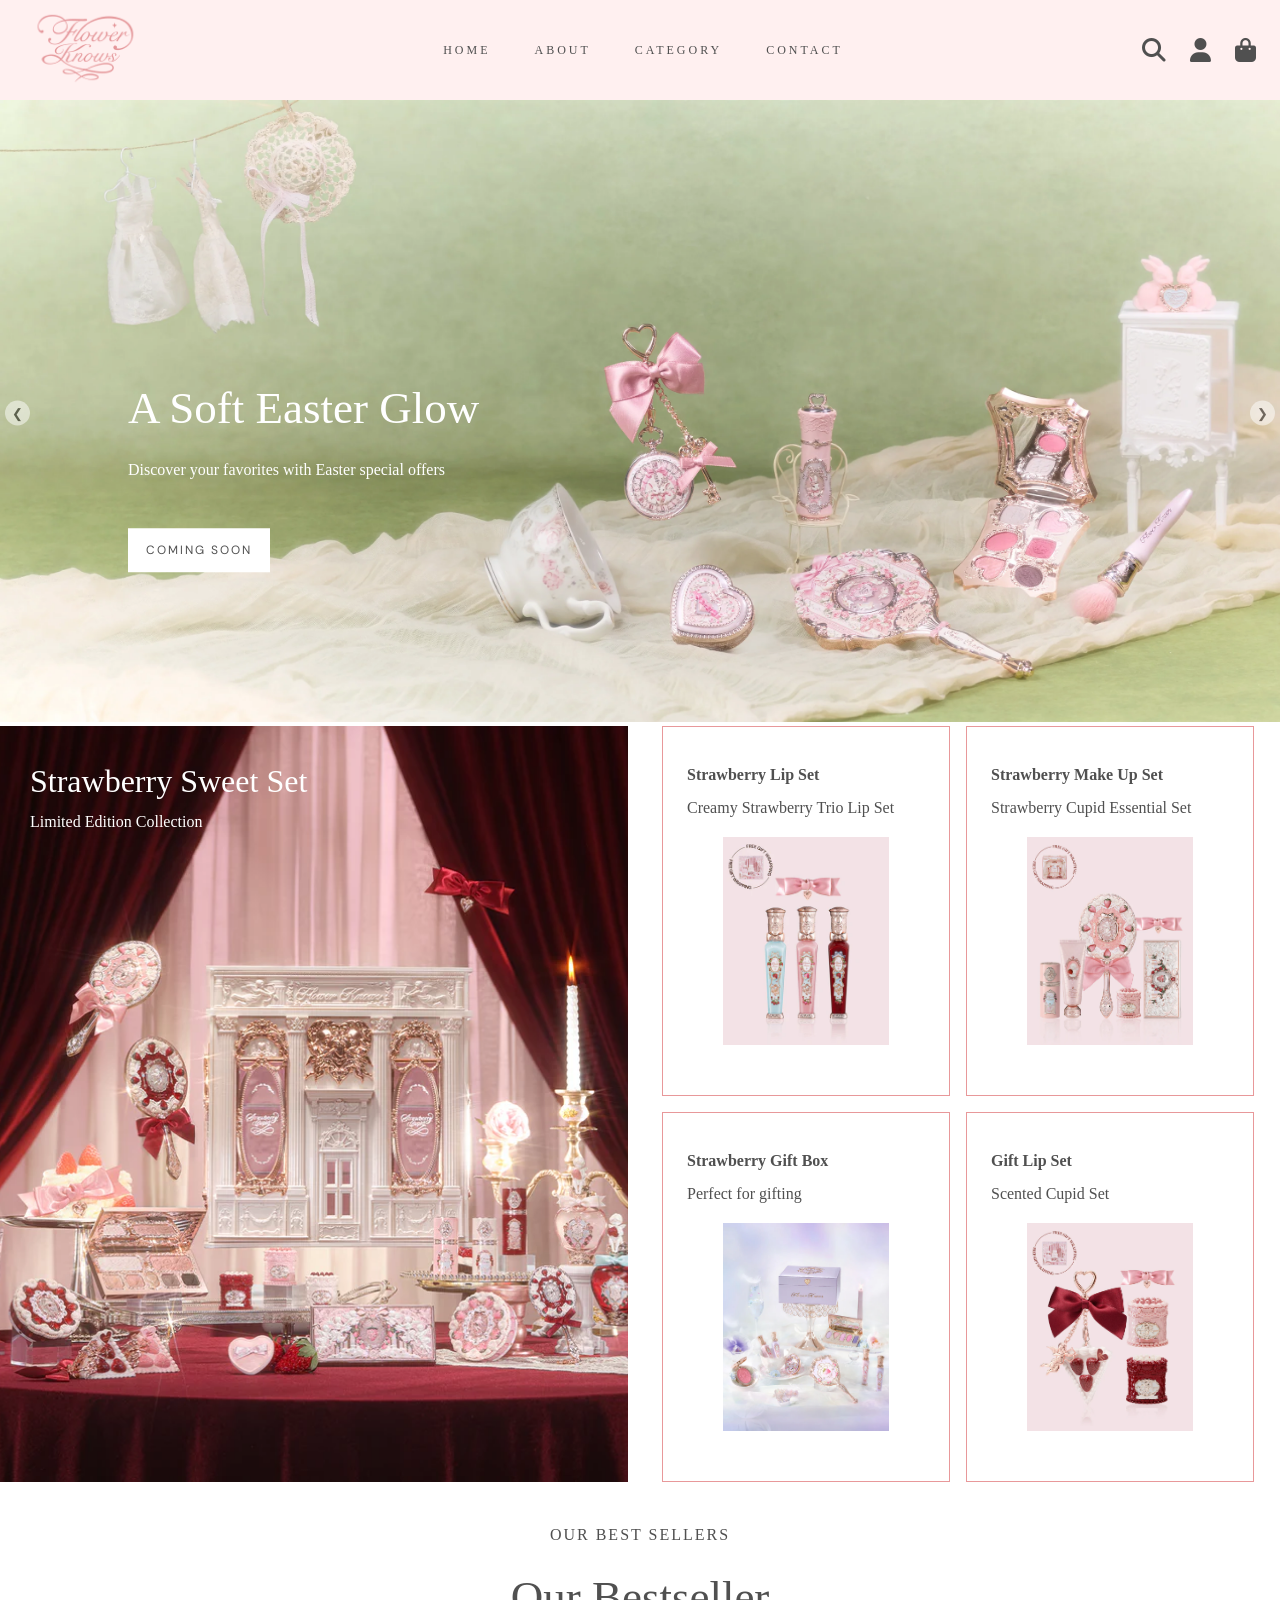
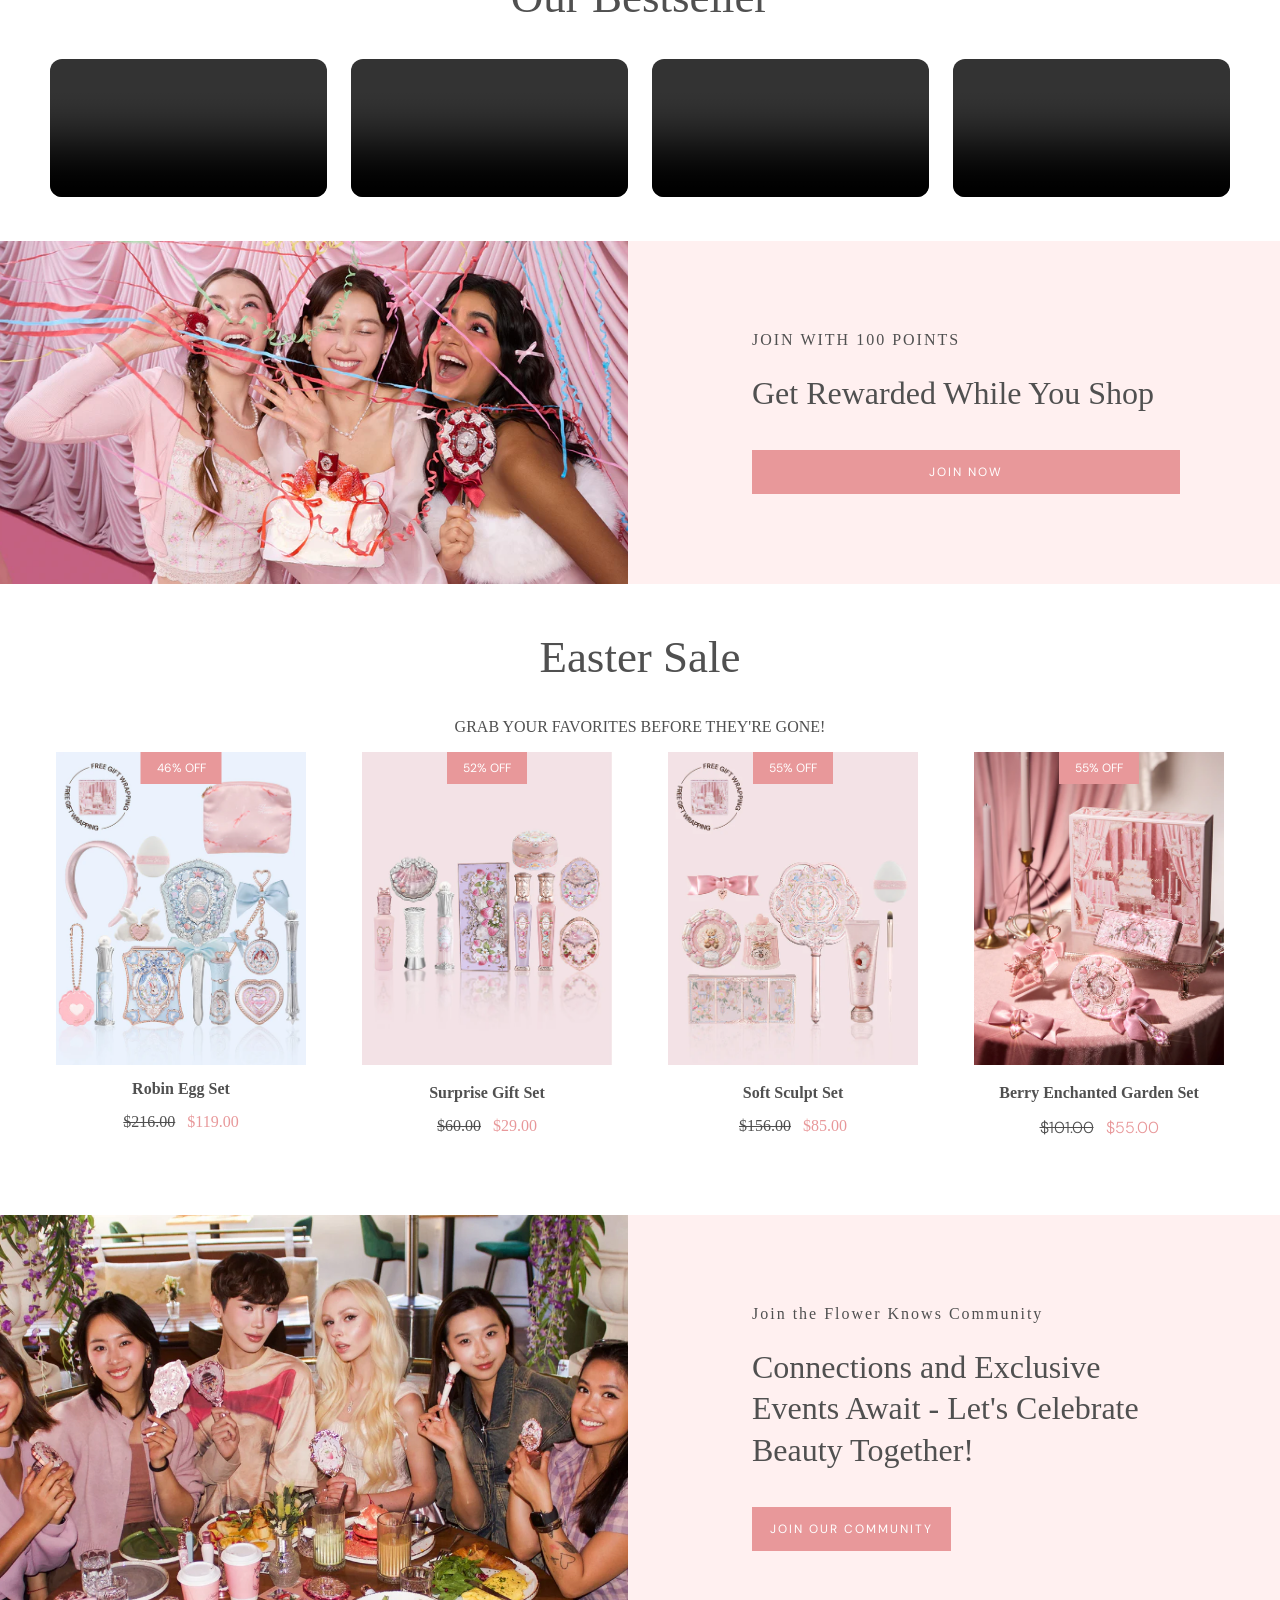
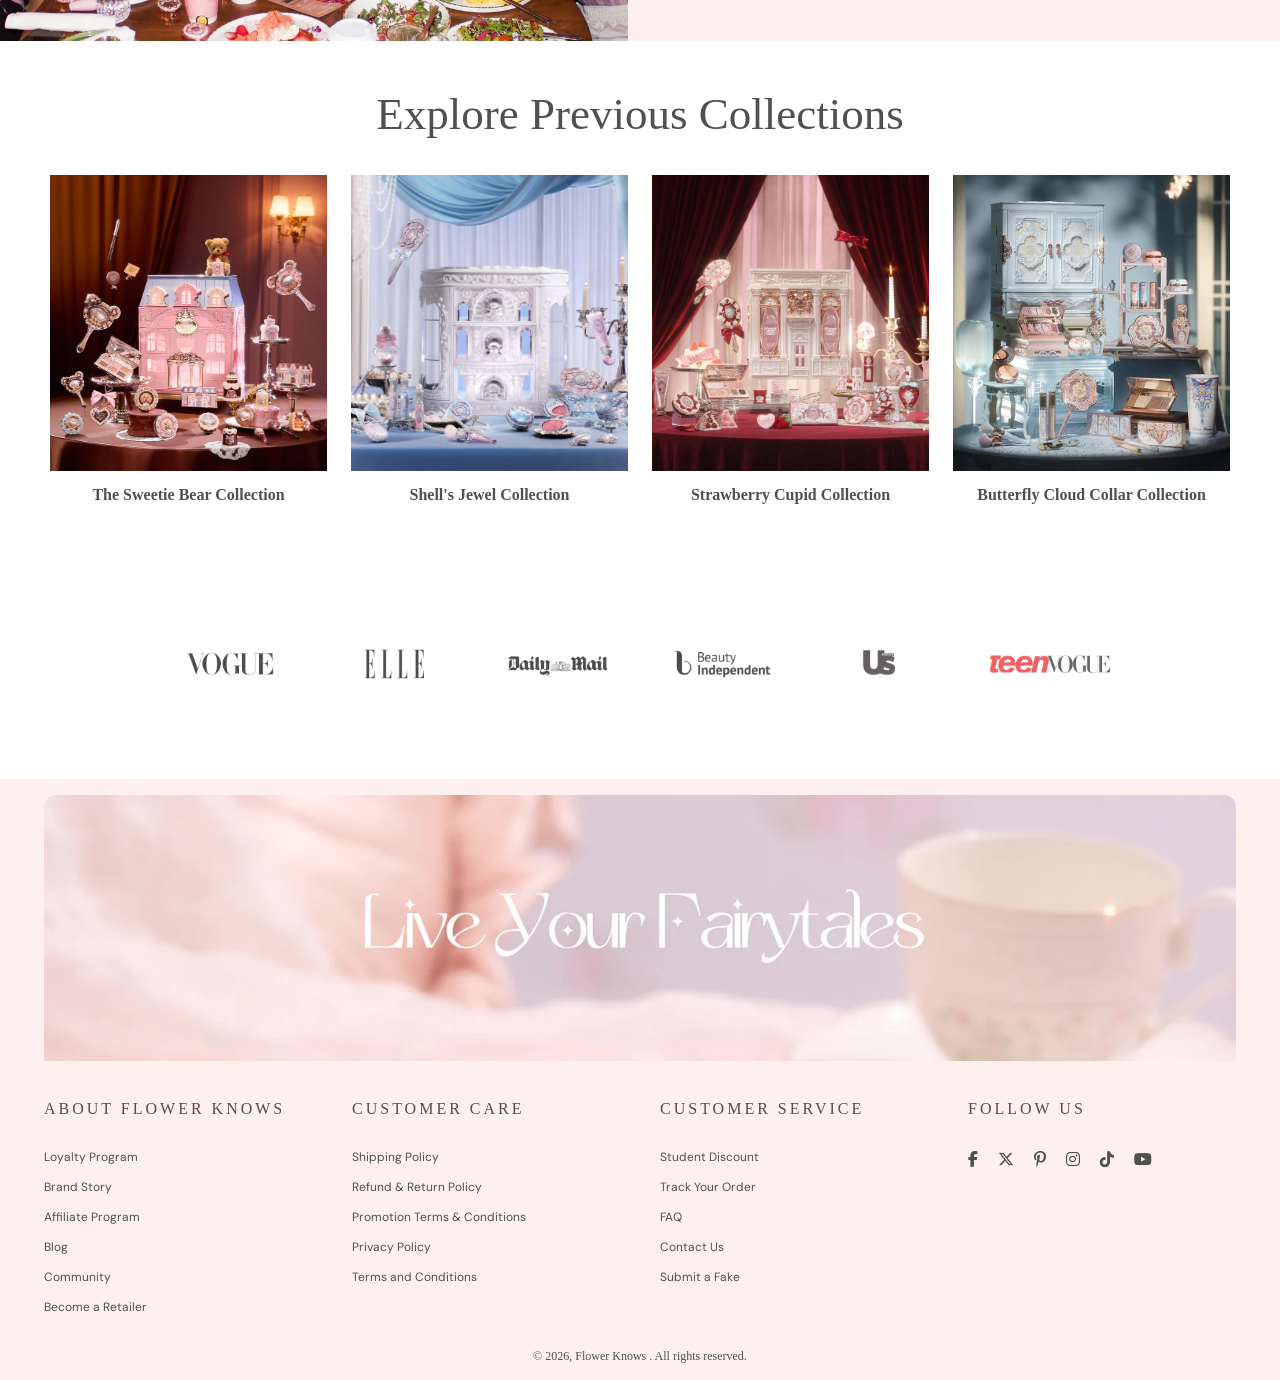
==== commit b76a9471: "fix: update image paths to remove leading slashes" ====
--- a/index.html
+++ b/index.html
@@ -9,7 +9,7 @@
     <meta name="description" content="Shop FlowerKnows for premium makeup, lipsticks, and beauty products inspired by fantasy and elegance. Discover high-quality cosmetics with unique packaging.">
 
     <!-- Favicon -->
-    <link rel="icon" href="/src/favicon.ico" type="image/x-icon">
+    <link rel="icon" href="src/favicon.ico" type="image/x-icon">
 
     <!-- Styles -->
     <link rel="stylesheet" href="style.css">
@@ -22,7 +22,7 @@
     <main>
         <section id="hero-section">
                 <div class="slideshow">
-                    <img src="/src/additional-images/hero1.webp" class="slideshow-img" alt="Easter collection banner">
+                    <img src="src/additional-images/hero1.webp" class="slideshow-img" alt="Easter collection banner">
                     <div class="slide-text grid">
                         <h1>A Soft Easter Glow</h1>
                         <p>Discover your favorites with Easter special offers</p>
@@ -31,7 +31,7 @@
                 </div>
 
                 <div class="slideshow">
-                    <img src="/src/additional-images/hero2.webp" class="slideshow-img" alt="Easter collection banner">
+                    <img src="src/additional-images/hero2.webp" class="slideshow-img" alt="Easter collection banner">
                     <div class="slide-text grid">
                         <h1>Into a Bunny Dream</h1>
                         <p>Discover your favorites with Bunny Dream</p>
@@ -40,7 +40,7 @@
                 </div>
 
                 <div class="slideshow">
-                    <img src="/src/additional-images/hero3.webp" class="slideshow-img" alt="Easter collection banner">
+                    <img src="src/additional-images/hero3.webp" class="slideshow-img" alt="Easter collection banner">
                     <div class="slide-text grid">
                         <h1>Make Every Gift a FairyTale</h1>
                         <p>Discover your favorites with Bunny Dream</p>
@@ -56,7 +56,7 @@
         <section class="grid grid-2">
             <!-- LEFT BIG IMAGE -->
             <div class="left-box">
-                <img src="/src/additional-images/strawberry_cupid_collection.webp" alt="Strawberry Sweet Set">
+                <img src="src/additional-images/strawberry_cupid_collection.webp" alt="Strawberry Sweet Set">
                 <div class="overlay-text">
                     <h1 class="section-title">Strawberry Sweet Set</h1>
                     <p>Limited Edition Collection</p>
@@ -70,7 +70,7 @@
                         <h3>Strawberry Lip Set</h3>
                         <p>Creamy Strawberry Trio Lip Set</p>
                     </div>
-                    <img src="/src/additional-images/strawberryLipSet.png" alt="Strawberry Lip Set">
+                    <img src="src/additional-images/strawberryLipSet.png" alt="Strawberry Lip Set">
                 </div>
 
 
@@ -79,7 +79,7 @@
                         <h3>Strawberry Make Up Set</h3>
                         <p>Strawberry Cupid Essential Set</p>
                     </div>
-                    <img src="/src/additional-images/strawberrySet.png" alt="Strawberry Make Up Set">
+                    <img src="src/additional-images/strawberrySet.png" alt="Strawberry Make Up Set">
                 </div>
 
                 <div class="item">
@@ -87,7 +87,7 @@
                         <h3>Strawberry Gift Box</h3>
                         <p>Perfect for gifting</p>
                     </div>
-                    <img src="/src/additional-images/strawberrySet1.png" alt="Strawberry Gift Box">
+                    <img src="src/additional-images/strawberrySet1.png" alt="Strawberry Gift Box">
                 </div>
 
                 <div class="item">
@@ -95,7 +95,7 @@
                         <h3>Gift Lip Set</h3>
                         <p>Scented Cupid Set</p>
                     </div>
-                    <img src="/src/additional-images/lipScent.png" alt="Gift Lip Set">
+                    <img src="src/additional-images/lipScent.png" alt="Gift Lip Set">
                 </div>
             </div>
         </section>
@@ -127,7 +127,7 @@
 
         <!-- REWARD SECTION -->
         <section class="grid grid-2 section section-highlight">
-            <img src="/src/additional-images/reward.png" alt="Flower Knows Reward">
+            <img src="src/additional-images/reward.png" alt="Flower Knows Reward">
             <div class="section-content">
                 <p class="section-small-title">JOIN WITH 100 POINTS</p>
                 <h2>Get Rewarded While You Shop</h2>
@@ -144,7 +144,7 @@
 
             <div class="grid grid-4">
                 <div class="product-card hover-effect">
-                    <img src="/src/additional-images/BlueSet.png" alt="Blue Set">
+                    <img src="src/additional-images/BlueSet.png" alt="Blue Set">
                     <h3>Robin Egg Set</h3>
                     <p class="price">
                         <span class="old">$216.00</span>
@@ -154,7 +154,7 @@
                 </div>
 
                 <div class="product-card">
-                    <img src="/src/additional-images/MakeUpSet.png" alt="Make up set">
+                    <img src="src/additional-images/MakeUpSet.png" alt="Make up set">
                     <h3>Surprise Gift Set</h3>
                     <p class="price">
                         <span class="old">$60.00</span>
@@ -164,7 +164,7 @@
                 </div>
 
                 <div class="product-card">
-                    <img src="/src/additional-images/CutePink.png" alt="cute pink set">
+                    <img src="src/additional-images/CutePink.png" alt="cute pink set">
                     <h3>Soft Sculpt Set</h3>
                     <p class="price">
                         <span class="old">$156.00</span>
@@ -175,7 +175,7 @@
 
                 <div class="product-card">
 
-                    <img src="/src/additional-images/Berry.png" alt="Jewelry">
+                    <img src="src/additional-images/Berry.png" alt="Jewelry">
                     <h3>Berry Enchanted Garden Set</h3>
                     <p class="product-price">
                         <span class="old">$101.00</span>
@@ -190,7 +190,7 @@
         
         <section class="section-community section section-highlight">
             <div class="grid grid-2">
-                <img src="/src/additional-images/community.webp" alt="community pic">
+                <img src="src/additional-images/community.webp" alt="community pic">
                 <div class="section-content">
                     <p class="section-small-title">Join the Flower Knows Community</p>
                     <h2>Connections and Exclusive Events Await - Let's Celebrate Beauty Together!</h2> 
@@ -205,34 +205,34 @@
 
             <div class="container grid grid-4">
                 <div class="collection-item hover-effect">
-                    <img src="/src/additional-images/the_sweetie_bear_collection.webp" alt="The Sweetie Bear Collection" class="section-img">
+                    <img src="src/additional-images/the_sweetie_bear_collection.webp" alt="The Sweetie Bear Collection" class="section-img">
                     <h3>The Sweetie Bear Collection</h3>
                 </div>
 
                 <div class="collection-item hover-effect">
-                    <img src="/src/additional-images/shell's_jewel_collection.webp" alt="Shell's Jewel Collection" class="section-img">
+                    <img src="src/additional-images/shell's_jewel_collection.webp" alt="Shell's Jewel Collection" class="section-img">
                     <h3>Shell's Jewel Collection</h3>
                 </div>
 
                 <div class="collection-item hover-effect">
-                    <img src="/src/additional-images/strawberry_cupid_collection.webp" alt="Strawberry Cupid Collection" class="section-img">
+                    <img src="src/additional-images/strawberry_cupid_collection.webp" alt="Strawberry Cupid Collection" class="section-img">
                     <h3>Strawberry Cupid Collection</h3>
                 </div>
 
                 <div class="collection-item hover-effect">
-                    <img src="/src/additional-images/butterfly_cloud_collar_collection.webp" alt="Butterfly Cloud Collar Collection" class="section-img">
+                    <img src="src/additional-images/butterfly_cloud_collar_collection.webp" alt="Butterfly Cloud Collar Collection" class="section-img">
                     <h3>Butterfly Cloud Collar Collection</h3>
                 </div>
             </div>
         
 
             <div class="brand-pic section-padding text-center">
-                <img src="/src/additional-images/vogue.webp" alt="Vogue">
-                <img src="/src/additional-images/Elle-2.webp" alt="Elle">
-                <img src="/src/additional-images/Daily_Mail.webp" alt="Daily Mail">
-                <img src="/src/additional-images/Beauty_Independent.png" alt="Beauty Independent">
-                <img src="/src/additional-images/US_Weekly.webp" alt="US Weekly">
-                <img src="/src/additional-images/teen_vogue.avif" alt="Teen Vogue">
+                <img src="src/additional-images/vogue.webp" alt="Vogue">
+                <img src="src/additional-images/Elle-2.webp" alt="Elle">
+                <img src="src/additional-images/Daily_Mail.webp" alt="Daily Mail">
+                <img src="src/additional-images/Beauty_Independent.png" alt="Beauty Independent">
+                <img src="src/additional-images/US_Weekly.webp" alt="US Weekly">
+                <img src="src/additional-images/teen_vogue.avif" alt="Teen Vogue">
             </div>
 
         </section>
--- a/style.css
+++ b/style.css
@@ -44,8 +44,6 @@
     --grid-3-cols: repeat(3, 1fr);
     --grid-2-cols: repeat(2, 1fr);
 
-    --img-row-cols: var(--grid-4-cols);
-    --right-box-cols: var(--grid-2-cols);
     --footer-columns: var(--grid-4-cols);
     --img-height: 350px;
 
@@ -87,13 +85,11 @@
 
 h1 {font-size: var(--font-xxl); margin-bottom: 30px; font-weight: normal; line-height: var(--line-height-tight);}
 h2 {font-size: var(--font-lg); margin-bottom: 30px; font-weight: normal; line-height: var(--line-height-tight); }
-h3 { margin: 12px 0; line-height: var(--line-height-normal); }
-
+h3 { font-size: var(--font-md); margin: 12px 0; line-height: var(--line-height-normal); }
 
 #product-list {
     margin-bottom: var(--space-md);
 }
-
 
 /* ================= UTILITY CLASSES ================= */
 .text-center { text-align: center; }
@@ -107,7 +103,7 @@
 .section-padding { padding: var(--space-xl) 0; }
 
 /* ================= GRID SYSTEM ================= */
-.grid { display: grid; gap: var(--space-md); /* consistent spacing */ }
+.grid { display: grid; gap: var(--space-lg); /* consistent spacing */ }
 /* Grid column variants */
 .grid-4 { grid-template-columns: var(--grid-4-cols); }
 .grid-3 { grid-template-columns: var(--grid-3-cols); }
@@ -124,11 +120,12 @@
 }
 
 /* ================= BUTTONS ================= */
-/* 1. Base Button Styles */
 .btn {
     position: relative;
-    display: inline-block;
-    overflow: hidden; /* This clips the beam so it only shows inside the button */
+    display: flex;
+    align-items: center;
+    justify-content: center;
+    overflow: hidden;
     font-family: var(--secondary-font);
     text-decoration: none;
     border: none;
@@ -139,55 +136,63 @@
     width: auto;
     letter-spacing: 2px;
     min-height: var(--min-touch-target);
-    display: flex;
-    align-items: center;
-    justify-content: center;
     transition: all 0.2s ease;
 }
 
-/* 2. The Shared Beam Structure (The "Flash") */
-.btn::before { content: ""; position: absolute; top: 0; left: -150%; /* Start far left out of view */ 
+/* Button beam/flash effect */
+.btn::before {
+    content: "";
+    position: absolute;
+    top: 0;
+    left: -150%;
     width: 50%;
     height: 100%;
-    transform: skewX(25deg); /* Angles the beam */
-
-}
-
-/* 3. Primary Button (White Flash) */
-.btn-primary {  background-color: var(--primary-color);  color: var(--secondary-color); }
-.btn-primary::before { background: linear-gradient( to right, 
-        rgba(255, 255, 255, 0) 0%, 
-        rgba(255, 255, 255, 0.4) 50%, 
+    transform: skewX(25deg);
+}
+
+/* Primary Button */
+.btn-primary {
+    background-color: var(--primary-color);
+    color: var(--secondary-color);
+}
+
+.btn-primary::before {
+    background: linear-gradient(
+        to right,
+        rgba(255, 255, 255, 0) 0%,
+        rgba(255, 255, 255, 0.4) 50%,
         rgba(255, 255, 255, 0) 100%
     );
 }
 
-/* 4. Secondary Button (Subtle Darker Flash & Lift) */
-.btn-secondary { background-color: var(--secondary-color);  color: var(--text-color);  }
+/* Secondary Button */
+.btn-secondary {
+    background-color: var(--secondary-color);
+    color: var(--text-color);
+}
 
 .btn-secondary::before {
     background: linear-gradient(
-        to right, 
-        rgba(0, 0, 0, 0) 0%, 
-        rgba(0, 0, 0, 0.08) 50%, 
+        to right,
+        rgba(0, 0, 0, 0) 0%,
+        rgba(0, 0, 0, 0.08) 50%,
         rgba(0, 0, 0, 0) 100%
     );
 }
 
-/* 5. Hover States */
-
+/* Button hover effect */
 .btn:hover::before {
-    left: 150%; /* Move the beam all the way to the right */
-    transition: all 1s ease-in-out; /* The speed of the sweep */
-}
-
+    left: 150%;
+    transition: all 1s ease-in-out;
+}
+
+/* Hover effect with zoom and slide-up button */
 .hover-effect {
     position: relative;
-    overflow: hidden; /* Clips the button and the zooming image */
+    overflow: hidden;
     cursor: pointer;
     margin-bottom: var(--space-lg);
 }
-
 
 .hover-effect img {
     width: 100%;
@@ -199,13 +204,13 @@
     transform: scale(1.05);
 }
 
-/* 2. Slide-up Button */
+/* Slide-up button on image hover */
 .hover-effect .hover-button {
     position: absolute;
     bottom: calc(var(--button-hide-offset) * -1); /* Hidden below the image */
     left: 0;
     width: 100%;
-    background-color: #f8c5c5; /* Brand pink */
+    background-color: #f8c5c5;
     color: white;
     padding: 12px 0;
     text-align: center;
@@ -217,10 +222,12 @@
 }
 
 .hover-effect:hover .hover-button {
-    bottom: 0; /* Slides up to the bottom edge of the image */
-}
-/* Specific adjustment for the Add to Cart width */
-.add-to-cart { width: 75%; }
+    bottom: 0;
+}
+
+.add-to-cart {
+    width: 75%;
+}
 
 /* ================= HEADER & NAVIGATION ================= */
 header { position: relative;}
@@ -265,97 +272,319 @@
 .slide-button-right { position: absolute; top: 50%; transform: translateY(-50%); z-index: 10; background: var(--secondary-color); border: none; border-radius: 100%; cursor: pointer; width: var(--slide-button-size); height: var(--slide-button-size); opacity: 50%; }
 .slide-button-left:hover, .slide-button-right:hover { opacity: 100%; }
 .slideshow:first-child { display: block;}
-.slide-button-left { left: 20px; }
-.slide-button-right { right: 20px; }
-.slide-text {position: absolute; top: 63%; left: 5%; transform: translateY(-50%); color: var(--secondary-color); }
-.slide-text h1 { font-size: var(--hero-title-size); }
+.slide-button-left { left: 5px; }
+.slide-button-right { right: 5px; }
+.slide-text {position: absolute; top: 60%; left: 10%; transform: translateY(-50%); color: var(--secondary-color); }
+.slide-text h1 { font-size: var(--hero-title-size); margin: 0; }
 .slide-text a { margin-top: 25px; width: fit-content; }
 
 /* ================= CARDS & PRODUCTS ================= */
-
-.product-img { width: 100%; height: 150px; object-fit: cover; } /* Card image */
-
-
-/* Card content */
-.product-title {font-weight: normal; font-size: var(--font-base); margin: var(--space-sm) 0; min-height: 40px; line-height: 20px; }
-.product-price { font-family: var(--secondary-font); font-size: var(--font-md); font-weight: 300; margin: var(--space-sm) 0; min-height: 20px;}
-.product-card { position: relative; background: var(--card-bg); padding: var(--card-padding); text-align: center; transition: transform 0.3s, box-shadow 0.3s; }
-.product-card img { position: relative;  width: 100%; height: auto; object-fit: cover; max-width: 100%; }
-.product-card:hover { transform: translateY(-2px); box-shadow: 0 4px 8px rgba(0,0,0,0.1); }
-
-
-
-
-.old { text-decoration: line-through; margin-right: 8px; }
-.new { color: var(--primary-color); }
-
-.badge { font-family: var(--secondary-font); position : absolute; top: 16px; left: 50%; transform: translateX(-50%); background: var(--primary-color); color: var(--secondary-color); font-size: var(--font-sm); padding: var(--space-sm) var(--space-md);}
-
-/* --- Content Cards --- */
-
-.content-card { background: var(--card-bg); border-radius: var(--radius-md); overflow: hidden; text-align: center; box-shadow: var(--shadow-sm);}
-.card-body { padding: var(--space-md); }
-
-.card-image img { width: 100%; height: 300px; object-fit: cover; }
-.card-padding {padding: var(--space-lg) var(--space-xl);}
-.card-title { color: var(--primary-color); text-transform: uppercase; font-size: var(--font-md); margin-bottom: var(--space-md);}
-.card-text {font-size: var(--font-md); margin-bottom: var(--space-md); line-height: 1.5;}
+.product-img {
+    width: 100%;
+    height: 150px;
+    object-fit: cover;
+}
+
+.product-title {
+    font-weight: normal;
+    font-size: var(--font-base);
+    margin: var(--space-sm) 0;
+    min-height: 40px;
+    line-height: 20px;
+}
+
+.product-price {
+    font-family: var(--secondary-font);
+    font-size: var(--font-md);
+    font-weight: 300;
+    margin: var(--space-sm) 0;
+    min-height: 20px;
+}
+
+.product-card {
+    position: relative;
+    background: var(--card-bg);
+    padding: var(--card-padding);
+    text-align: center;
+    transition: transform 0.3s, box-shadow 0.3s;
+}
+
+.product-card img {
+    position: relative;
+    width: 100%;
+    height: auto;
+    object-fit: cover;
+    max-width: 100%;
+}
+
+.product-card:hover {
+    transform: translateY(-2px);
+    box-shadow: 0 4px 8px rgba(0, 0, 0, 0.1);
+}
+
+.old {
+    text-decoration: line-through;
+    margin-right: 8px;
+}
+
+.new {
+    color: var(--primary-color);
+}
+
+.badge {
+    position: absolute;
+    top: 16px;
+    left: 50%;
+    transform: translateX(-50%);
+    font-family: var(--secondary-font);
+    background: var(--primary-color);
+    color: var(--secondary-color);
+    font-size: var(--font-sm);
+    padding: var(--space-sm) var(--space-md);
+}
+
+/* Content Cards */
+.content-card {
+    background: var(--card-bg);
+    border-radius: var(--radius-md);
+    overflow: hidden;
+    text-align: center;
+    box-shadow: var(--shadow-sm);
+}
+
+.card-body {
+    padding: var(--space-md);
+}
+
+.card-image img {
+    width: 100%;
+    height: 300px;
+    object-fit: cover;
+}
+
+.card-padding {
+    padding: var(--space-lg) var(--space-xl);
+}
+
+.card-title {
+    color: var(--primary-color);
+    text-transform: uppercase;
+    font-size: var(--font-md);
+    margin-bottom: var(--space-md);
+}
+
+.card-text {
+    font-size: var(--font-md);
+    margin-bottom: var(--space-md);
+    line-height: 1.5;
+}
 
 /* ================= SECTIONS ================= */
-.section { align-items: center;}
-
-.section-highlight {background-color: var(--secondary-background-color)}
-
-.section-highlight img { width: 100%; height: 100%; object-fit: cover;}
-
-.section-content { padding: var(--padding-y) var(--padding-x); }
-
-
-.section-small-title { font-size: var(--font-md); letter-spacing: 2px; margin-bottom: var(--space-lg); }
-
-.section-content h2 { font-size: var(--font-xl); font-weight: 400; margin-bottom: 35px; line-height: 1.3; }
-.section-paragraph { line-height: 1.8; }
-
-.section-img { width: 100%; display: block; object-fit: cover; height: 75%;}
-
-.left-box { position: relative; min-height: var(--box-min-height); overflow: hidden; }
-.left-box img { width: 100%; height: 100%; object-fit: cover; display: block;}
-.overlay-text { position: absolute; top: var(--overlay-spacing-top); left: var(--overlay-spacing-left); color: var(--secondary-color); z-index: 2; }
-.overlay-text h1 { font-size: var(--font-xl); margin-bottom: 10px; }
-.overlay-text p { font-size: var(--font-md); }
-.right-box { min-height: var(--box-min-height); padding: 0 var(--space-md) 0 0;  gap: var(--space-md); margin: 0 10px;}
-.item { position: relative; background:var(--secondary-color); border: 1px solid var(--primary-color); min-height: var(--item-min-height); padding: var(--space-lg); }
-.item-text { position: relative; }
-
-.item p { font-size: var(--font-md);}
-.item img { width: 70%; margin: 20px auto 0; object-fit: contain; display: block; }
-
-.collection-item { text-align: center; justify-content: center;}
+.section {
+    align-items: center;
+}
+
+.section-highlight {
+    background-color: var(--secondary-background-color);
+}
+
+.section-highlight img {
+    width: 100%;
+    height: 100%;
+    object-fit: cover;
+}
+
+.section-content {
+    padding: var(--padding-y) var(--padding-x);
+}
+
+.section-small-title {
+    font-size: var(--font-md);
+    letter-spacing: 2px;
+    margin-bottom: var(--space-lg);
+}
+
+.section-content h2 {
+    font-size: var(--font-xl);
+    font-weight: 400;
+    margin-bottom: 35px;
+    line-height: 1.3;
+}
+
+.section-paragraph {
+    line-height: 1.8;
+}
+
+.section-img {
+    width: 100%;
+    display: block;
+    object-fit: cover;
+    height: 75%;
+}
+
+.left-box {
+    position: relative;
+    min-height: var(--box-min-height);
+    overflow: hidden;
+}
+
+.left-box img {
+    width: 100%;
+    height: 100%;
+    object-fit: cover;
+    display: block;
+}
+
+.overlay-text {
+    position: absolute;
+    top: var(--overlay-spacing-top);
+    left: var(--overlay-spacing-left);
+    color: var(--secondary-color);
+    z-index: 2;
+}
+
+.overlay-text h1 {
+    font-size: var(--font-xl);
+    margin-bottom: 10px;
+}
+
+.overlay-text p {
+    font-size: var(--font-md);
+}
+
+.right-box {
+    min-height: var(--box-min-height);
+    padding: 0 var(--space-md) 0 0;
+    gap: var(--space-md);
+    margin: 0 10px;
+}
+
+.item {
+    position: relative;
+    background: var(--secondary-color);
+    border: 1px solid var(--primary-color);
+    min-height: var(--item-min-height);
+    padding: var(--space-lg);
+}
+
+.item-text {
+    position: relative;
+}
+
+.item p {
+    font-size: var(--font-md);
+}
+
+.item img {
+    width: 70%;
+    margin: 20px auto 0;
+    object-fit: contain;
+    display: block;
+}
+
+.collection-item {
+    text-align: center;
+    justify-content: center;
+}
 
 
 /* ================= BRAND ================= */
-.brand-pic { display: flex; justify-content: center; align-items: center; flex-wrap: wrap; gap: var(--space-xl);}
-.brand-pic img { width: var(--brand-logo-width); height: auto; object-fit: contain; opacity: var(--opacity-dim); transition: opacity 0.3s ease, transform 0.3s ease;}
+.brand-pic {
+    display: flex;
+    justify-content: center;
+    align-items: center;
+    flex-wrap: wrap;
+    gap: var(--space-xl);
+}
+
+.brand-pic img {
+    width: var(--brand-logo-width);
+    height: auto;
+    object-fit: contain;
+    opacity: var(--opacity-dim);
+    transition: opacity 0.3s ease, transform 0.3s ease;
+}
 
 /* ================= CATEGORIES ================= */
-.category-bar { display: flex; flex-direction: row; gap: var(--space-sm); justify-content: center; padding: var(--space-md) 0; }
-.category-button { font-family: var(--secondary-font); border: 1px solid var(--primary-color); background-color: var(--secondary-color); width: fit-content; }
-.category-button:hover { box-shadow: inset 0 0 0 .1rem var(--primary-color); }
-.category-button.active { background-color:var(--primary-color); color: white; }
-#category-title { padding: var(--space-md) 0;}
-
-/* ================= FAQs Table ================= */
-
-table { width: 100%; border-collapse: collapse; table-layout: fixed; font-size: var(--font-md); font-family: var(--secondary-font); overflow-x: auto; }
-.question-row { cursor: pointer; border-bottom: 2px solid #cecdcd; }
-.question-row:hover { background-color: rgba(232, 152, 154, 0.05); transition: background-color 0.2s ease;}
-td { padding: 15px var(--space-md); word-break: break-word; }
-.arrow { text-align: right; width: 40px; font-size: var(--font-md); transition: transform 0.3s ease; }
-.answer-row { display: none; opacity: 0; max-height: 0; overflow: hidden; transition: all 0.4s ease; }
-.answer-row.show { display: table-row; opacity: 1; max-height: 500px; }
-.answer { padding: var(--space-lg) var(--space-md); line-height: var(--line-height-loose); color: var(--text-color); }
-
-
+.category-bar {
+    display: flex;
+    flex-direction: row;
+    gap: var(--space-sm);
+    justify-content: center;
+    padding: var(--space-md) 0;
+}
+
+.category-button {
+    font-family: var(--secondary-font);
+    border: 1px solid var(--primary-color);
+    background-color: var(--secondary-color);
+    width: fit-content;
+}
+
+.category-button:hover {
+    box-shadow: inset 0 0 0 0.1rem var(--primary-color);
+}
+
+.category-button.active {
+    background-color: var(--primary-color);
+    color: white;
+}
+
+#category-title {
+    padding: var(--space-md) 0;
+}
+
+/* ================= FAQs TABLE ================= */
+table {
+    width: 100%;
+    border-collapse: collapse;
+    table-layout: fixed;
+    font-size: var(--font-md);
+    font-family: var(--secondary-font);
+    overflow-x: auto;
+}
+
+.question-row {
+    cursor: pointer;
+    border-bottom: 2px solid #cecdcd;
+}
+
+.question-row:hover {
+    background-color: rgba(232, 152, 154, 0.05);
+    transition: background-color 0.2s ease;
+}
+
+td {
+    padding: 15px var(--space-md);
+    word-break: break-word;
+}
+
+.arrow {
+    text-align: right;
+    width: 40px;
+    font-size: var(--font-md);
+    transition: transform 0.3s ease;
+}
+
+.answer-row {
+    display: none;
+    opacity: 0;
+    max-height: 0;
+    overflow: hidden;
+    transition: all 0.4s ease;
+}
+
+.answer-row.show {
+    display: table-row;
+    opacity: 1;
+    max-height: 500px;
+}
+
+.answer {
+    padding: var(--space-lg) var(--space-md);
+    line-height: var(--line-height-loose);
+    color: var(--text-color);
+}
 
 .fa-star {
     font-size: var(--font-md);
@@ -363,45 +592,109 @@
     color: #FF9529;
 }
 
-/* ================== Contact Page ================== */
-
-/* Left column */
-
-.icon-label a {text-decoration: none; color: var(--text-color);}
-.left-content { flex: 1; display: flex; flex-direction: column; align-items: flex-start; gap: var(--space-lg); }
-
-.body-text, .icon-label { font-family: var(--secondary-font); font-size: var(--font-base); opacity: 0.75; line-height: 1.8; margin: 0; }
-
-.icon-group { display: flex; flex-direction: column; gap: var(--space-md); }
-
-.icon-item { display: flex; align-items: center; gap: var(--space-sm); }
-
-.right-form { flex: 1; }
-
-.form-box { padding: var(--space-xl); display: flex; flex-direction: column; gap: var(--space-md); }
-
-.form-title { font-size: var(--font-lg); }
-
-.form-subtext { font-family: var(--secondary-font); font-size: var(--font-base); opacity: 0.6; }
-
-.form-fields { display: flex; flex-direction: column; gap: var(--space-md); }
-
-.field-row { display: flex; gap: var(--space-md); }
-
-.field-row .input { flex: 1; }
-
-.input { width: 100%; box-sizing: border-box; font-family: var(--secondary-font); font-size: var(--font-base); background-color: var(--secondary-background-color); border: 1.5px solid var(--secondary-color); padding: 10px var(--space-md); transition: border-color 0.2s ease, box-shadow 0.2s ease, background-color 0.2s ease; min-height: var(--min-touch-target); }
-
-.input::placeholder { opacity: 0.4; }
-
-.input:focus { outline: none; border-color: var(--primary-color); background-color: var(--secondary-color); box-shadow: var(--shadow-sm); }
-
-.textarea { resize: vertical; line-height: 1.6; min-height: 130px; }
-
-.submit-button { margin-top: 10px; }
-
-
-
+/* ================== CONTACT PAGE ================== */
+.icon-label a {
+    text-decoration: none;
+    color: var(--text-color);
+}
+
+.left-content {
+    flex: 1;
+    display: flex;
+    flex-direction: column;
+    align-items: flex-start;
+    gap: var(--space-lg);
+}
+
+.body-text,
+.icon-label {
+    font-family: var(--secondary-font);
+    font-size: var(--font-base);
+    opacity: 0.75;
+    line-height: 1.8;
+    margin: 0;
+}
+
+.icon-group {
+    display: flex;
+    flex-direction: column;
+    gap: var(--space-md);
+}
+
+.icon-item {
+    display: flex;
+    align-items: center;
+    gap: var(--space-sm);
+}
+
+.right-form {
+    flex: 1;
+}
+
+.form-box {
+    padding: var(--space-xl);
+    display: flex;
+    flex-direction: column;
+    gap: var(--space-md);
+}
+
+.form-title {
+    font-size: var(--font-lg);
+}
+
+.form-subtext {
+    font-family: var(--secondary-font);
+    font-size: var(--font-base);
+    opacity: 0.6;
+}
+
+.form-fields {
+    display: flex;
+    flex-direction: column;
+    gap: var(--space-md);
+}
+
+.field-row {
+    display: flex;
+    gap: var(--space-md);
+}
+
+.field-row .input {
+    flex: 1;
+}
+
+.input {
+    width: 100%;
+    box-sizing: border-box;
+    font-family: var(--secondary-font);
+    font-size: var(--font-base);
+    background-color: var(--secondary-background-color);
+    border: 1.5px solid var(--secondary-color);
+    padding: 10px var(--space-md);
+    transition: border-color 0.2s ease, box-shadow 0.2s ease, background-color 0.2s ease;
+    min-height: var(--min-touch-target);
+}
+
+.input::placeholder {
+    opacity: 0.4;
+}
+
+.input:focus {
+    outline: none;
+    border-color: var(--primary-color);
+    background-color: var(--secondary-color);
+    box-shadow: var(--shadow-sm);
+}
+
+.textarea {
+    resize: vertical;
+    line-height: 1.6;
+    min-height: 130px;
+}
+
+.submit-button {
+    margin-top: 10px;
+}
 
 /* ================= RESPONSIVE SYSTEM ================= */
 
@@ -425,8 +718,8 @@
 
         --grid-4-cols: repeat(2, 1fr);
         --grid-3-cols: repeat(2, 1fr);
-
-        --hero-title-size: 44px;
+        --hero-title-size: var(--font-xl);
+        --slide-button-size: 20px;
     }
 
     .container { max-width: 95%; }
@@ -436,6 +729,21 @@
     /* responsive element sizing */
     .item { min-height: 380px; }
     .brand-pic img { width: var(--brand-logo-width); }
+    
+    /* button responsiveness */
+    .btn { letter-spacing: 1px; font-size: var(--font-sm); }
+    .add-to-cart { width: 70%; }
+    .hover-button { font-size: 0.7rem; }
+    
+    /* slideshow responsiveness */
+    .slide-text { top: 55%; left: 8%; }
+    .slide-text h1 { font-size: var(--hero-title-size); margin: 0 0 15px 0; line-height: var(--line-height-tight); }
+    .slide-text a { margin-top: 20px; }
+    
+    /* heading responsiveness */
+    h1 { font-size: var(--font-xxl); }
+    h2 { font-size: var(--font-lg); }
+    h3 { font-size: var(--font-md); }
 }
 
 
@@ -470,7 +778,8 @@
         --nav-gap: 20px;
         --icon-size: 1.3rem;
 
-        --hero-title-size: 34px;
+        --hero-title-size: 26px;
+        --slide-button-size: 16px;
     }
 
     nav {
@@ -487,7 +796,7 @@
 
     nav.show { display: flex; }
 
-    .hamburger { display: inline-block; }
+    .hamburger { display: inline-block; gap: 10px;}
 
     /* sections spacing */
     .section-content { padding: var(--padding-y) var(--padding-x); }
@@ -496,7 +805,7 @@
     .right-box { padding: 0; }
 
     /* product grid spacing */
-    .grid { gap: var(--space-sm); }
+    .grid { gap: var(--space-md); }
     
     /* responsive element sizing */
     .item { min-height: 360px; }
@@ -509,6 +818,25 @@
     
     /* form field scaling */
     .field-row { gap: var(--space-md); }
+    
+    /* button responsiveness */
+    .btn { letter-spacing: 1px; }
+    .btn-primary, .btn-secondary { font-size: var(--font-sm); }
+    .add-to-cart { width: 65%; }
+    .hover-button { font-size: 0.65rem; padding: 10px 0; }
+    .hover-effect:hover .hover-button { transition: bottom 0.3s ease; }
+    
+    /* slideshow responsiveness */
+    .slide-text { top: 50%; left: 6%; }
+    .slide-text h1 { font-size: var(--hero-title-size); margin: 0 0 12px 0; line-height: var(--line-height-tight); }
+    .slide-text a { margin-top: 15px; font-size: var(--font-sm); }
+    .slide-button-left { left: 3px; }
+    .slide-button-right { right: 3px; }
+    
+    /* heading responsiveness */
+    h1 { font-size: var(--font-xxl); margin-bottom: 25px; }
+    h2 { font-size: var(--font-lg); margin-bottom: 25px; }
+    h3 { font-size: var(--font-md); }
 }
 
     
@@ -525,6 +853,8 @@
         --font-md: 14px;
         --font-base: 13px;
         --font-sm: 12px;
+        --font-xs: 9px;
+        
 
         --navbar-height: 70px;
         --logo-width: 90px;
@@ -535,6 +865,7 @@
         --space-xl: 20px;
         --space-lg: 14px;
         --space-md: 10px;
+        --space-xs: 2px;
 
         --grid-4-cols: 1fr;
         --grid-3-cols: 1fr;
@@ -551,6 +882,9 @@
         --item-min-height: 300px;
         --box-min-height: 350px;
         --brand-logo-width: 80px;
+
+
+
     }
 
     /* stack field rows */
@@ -563,7 +897,6 @@
     .item { padding: var(--space-md); }
     .overlay-text { top: 15px; left: 15px; }
     .overlay-text h1 { font-size: var(--font-lg); margin-bottom: 5px; }
-    .slide-text { top: 50%; left: 10%; }
     
     /* better mobile form handling */
     .form-box { padding: var(--space-lg); }
@@ -572,6 +905,29 @@
     /* better table scrolling */
     .question-row { flex-direction: column; align-items: flex-start; }
     .arrow { text-align: left; margin-top: var(--space-sm); }
+
+    .category-bar {margin: 0 10px;}
+
+    /* heading responsiveness */
+    h1 { font-size: var(--font-xxl); margin-bottom: 20px; }
+    h2 { font-size: var(--font-lg); margin-bottom: 20px; }
+    h3 { font-size: var(--font-base); }
+    
+    /* button responsiveness */
+    .btn { letter-spacing: 1px; min-height: 40px; }
+    .btn-primary, .btn-secondary { font-size: var(--font-sm); padding: var(--btn-padding-y) var(--btn-padding-x); }
+    .add-to-cart { width: 80%; }
+    .hover-button { font-size: 0.65rem; padding: 10px 0; font-weight: 600; }
+    .hover-effect { margin-bottom: var(--space-md); }
+    .hover-effect:hover .hover-button { transition: bottom 0.35s ease; }
+    
+    /* slideshow responsiveness */
+    .slide-text { top: 50%; left: 8%; transform: translateY(-50%); }
+    .slide-text h1 { font-size: var(--hero-title-size); margin: 0 0 10px 0; line-height: var(--line-height-tight); }
+    .slide-text a { margin-top: 15px; font-size: var(--font-sm); }
+    .slide-button-left { left: 2px; opacity: 75%; }
+    .slide-button-right { right: 2px; opacity: 75%; }
+    .slideshow-img { opacity: 95%; }
 
 }
 
@@ -602,8 +958,8 @@
         --nav-gap: 10px;
         --icon-size: 1rem;
 
-        --hero-title-size: 24px;
-        --slide-button-size: 18px;
+        --hero-title-size: 20px;
+        --slide-button-size: 16px;
         --min-touch-target: 40px;
     }
     
@@ -612,12 +968,29 @@
     .left-box { min-height: 300px; }
     .right-box { min-height: auto; }
     .overlay-text { top: 12px; left: 12px; }
-    .slide-text { top: 45%; left: 5%; }
     .footer-top { grid-template-columns: 1fr; gap: 20px; }
     
+    /* heading responsiveness */
+    h1 { font-size: var(--font-xxl); margin-bottom: 15px; }
+    h2 { font-size: var(--font-lg); margin-bottom: 15px; }
+    h3 { font-size: var(--font-sm); }
+    
+    /* slideshow responsiveness */
+    .slide-text { top: 45%; left: 8%; transform: translateY(-50%); }
+    .slide-text h1 { font-size: var(--hero-title-size); margin: 0 0 8px 0; line-height: var(--line-height-tight); }
+    .slide-text a { font-size: 10px; margin-top: 10px; }
+    .slide-text p { font-size: var(--font-base); }
+    .slideshow-img { opacity: 95%; }
+    
     /* extreme mobile optimizations */
-    .btn { min-height: var(--min-touch-target); }
-    .slide-button-left, .slide-button-right { opacity: 100%; background-color: rgba(255, 255, 255, 0.8); }
+    .btn { min-height: 38px; letter-spacing: 0.5px; font-size: 11px; }
+    .btn-primary, .btn-secondary { padding: 7px 8px; }
+    .add-to-cart { width: 85%; }
+
+    .hover-button { font-size: 0.6rem; padding: 8px 0; letter-spacing: 0.5px; }
+    .hover-effect { margin-bottom: var(--space-md); overflow: hidden; }
+    .hover-effect:hover .hover-button { transition: bottom 0.3s ease; }
+    .slide-button-left, .slide-button-right { opacity: 100%; background-color: rgba(255, 255, 255, 0.8); width: var(--slide-button-size); height: var(--slide-button-size); }
 }
 
 /* --- Extra Large Screens --- */
@@ -637,6 +1010,16 @@
     
     .container { max-width: 1400px; }
     .section-content { padding: var(--padding-y) var(--padding-x); }
+    
+    /* heading responsiveness */
+    h1 { font-size: var(--font-xxl); margin-bottom: 35px; }
+    h2 { font-size: var(--font-lg); margin-bottom: 35px; }
+    h3 { font-size: var(--font-lg); }
+    
+    /* button responsiveness */
+    .btn { letter-spacing: 2px; }
+    .add-to-cart { width: 75%; }
+    .hover-button { font-size: 0.8rem; letter-spacing: 1.5px; }
 }
 
 /* --- Large Screens (XL) --- */
@@ -649,13 +1032,41 @@
         --padding-y: 90px;
         --space-xl: 44px;
     }
-}
+    
+    /* heading responsiveness */
+    h1 { font-size: var(--font-xxl); margin-bottom: 32px; }
+    h2 { font-size: var(--font-lg); margin-bottom: 32px; }
+    h3 { font-size: var(--font-md); }
+    
+    /* button responsiveness */
+    .btn { letter-spacing: 2px; }
+    .add-to-cart { width: 75%; }
+    .hover-button { font-size: 0.77rem; letter-spacing: 1.5px; }
+}
+
 
 /* --- Landscape Orientation (Mobile in Landscape) --- */
 @media (max-height: 600px) and (orientation: landscape) {
+    :root {
+        --slide-button-size: 18px;
+        --hero-title-size: 22px;
+    }
+    
     main { padding: 60px 0 0 0; }
     .navbar-height { height: 60px; }
-    .hero-section { height: 80vh; }
-    .slide-text { top: 50%; }
-}
-
+    .hero-section { height: auto; min-height: 100vh; }
+    .slide-text { top: 50%; left: 5%; transform: translateY(-50%); }
+    .slide-text h1 { font-size: var(--hero-title-size); margin: 0 0 8px 0; line-height: var(--line-height-tight); }
+    .slide-text a { margin-top: 10px; font-size: var(--font-sm); }
+    .slideshow-img { height: 100vh; object-fit: cover; }
+    
+    /* heading responsiveness */
+    h1 { font-size: 24px; margin-bottom: 12px; }
+    h2 { font-size: 18px; margin-bottom: 12px; }
+    h3 { font-size: var(--font-sm); }
+    
+    /* button responsiveness */
+    .btn { font-size: 11px; letter-spacing: 1px; }
+    .hover-button { font-size: 0.6rem; }
+    .add-to-cart { width: 80%; }
+}
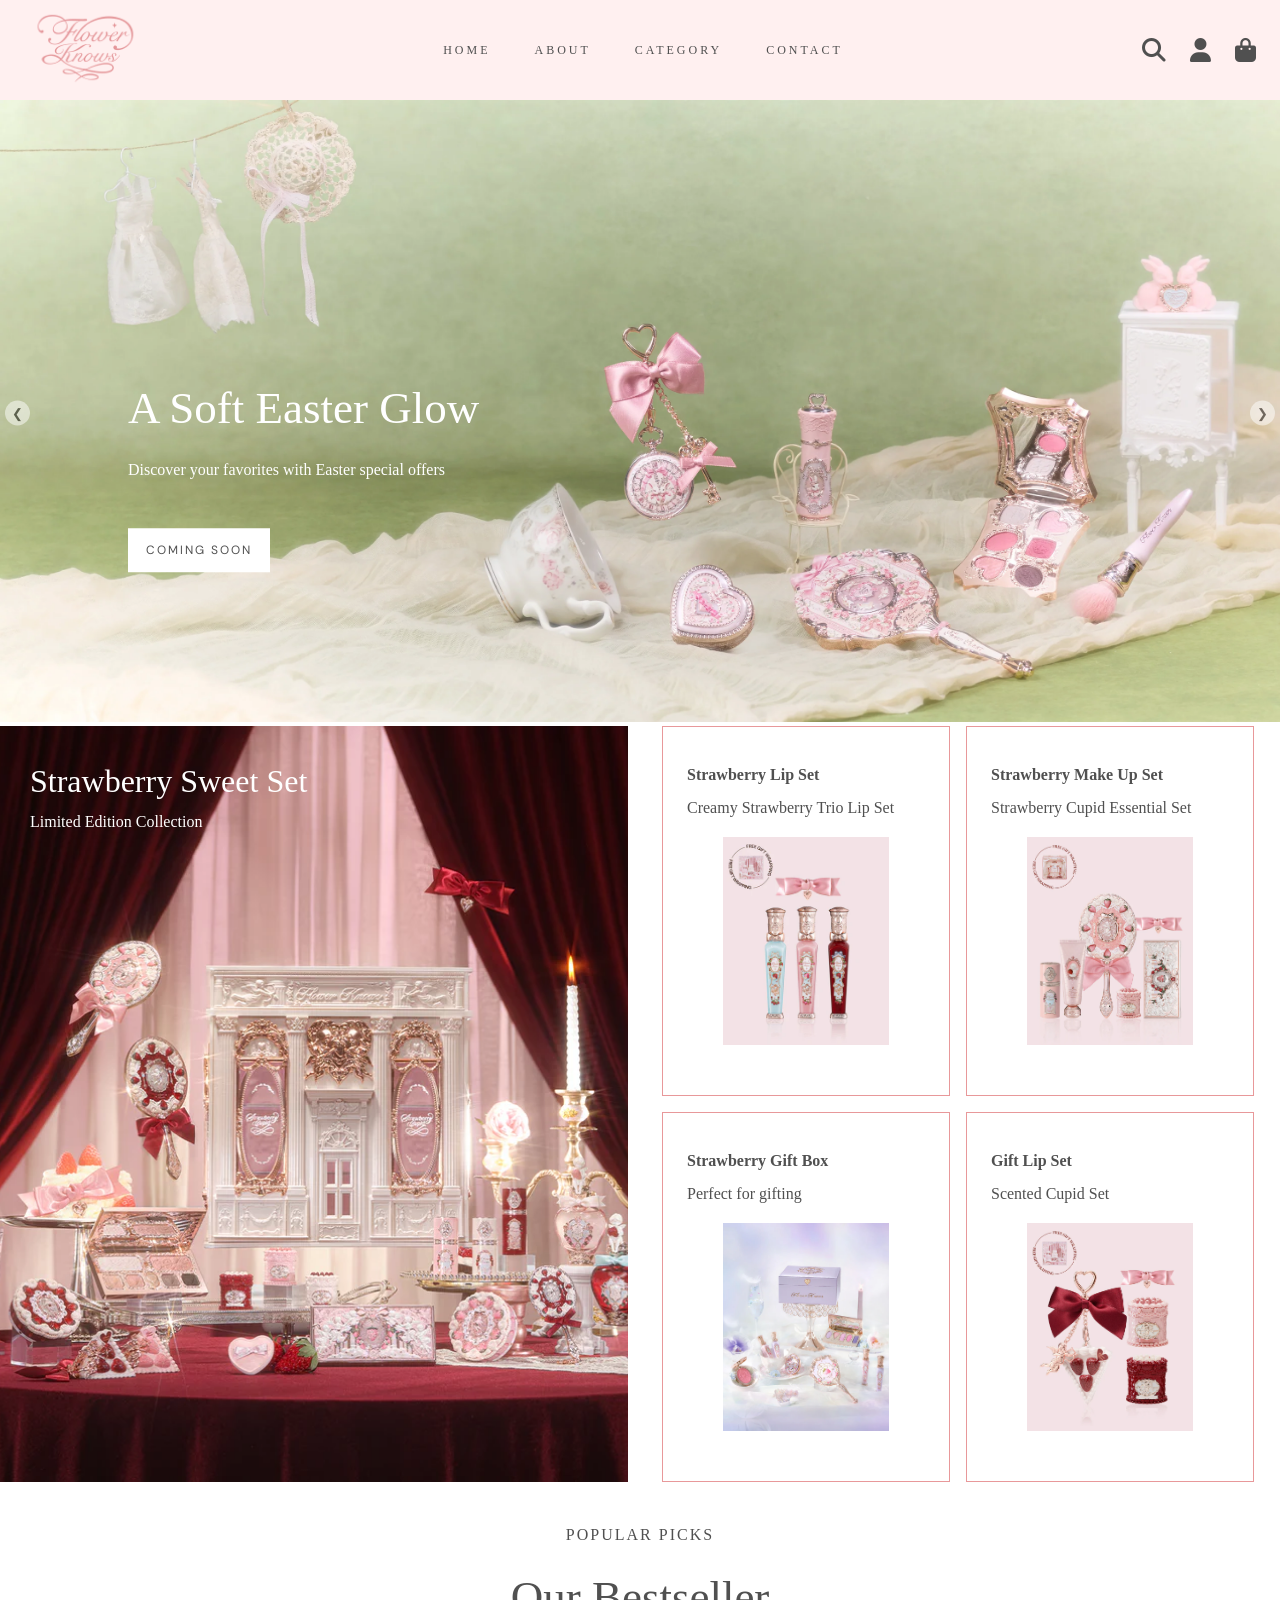
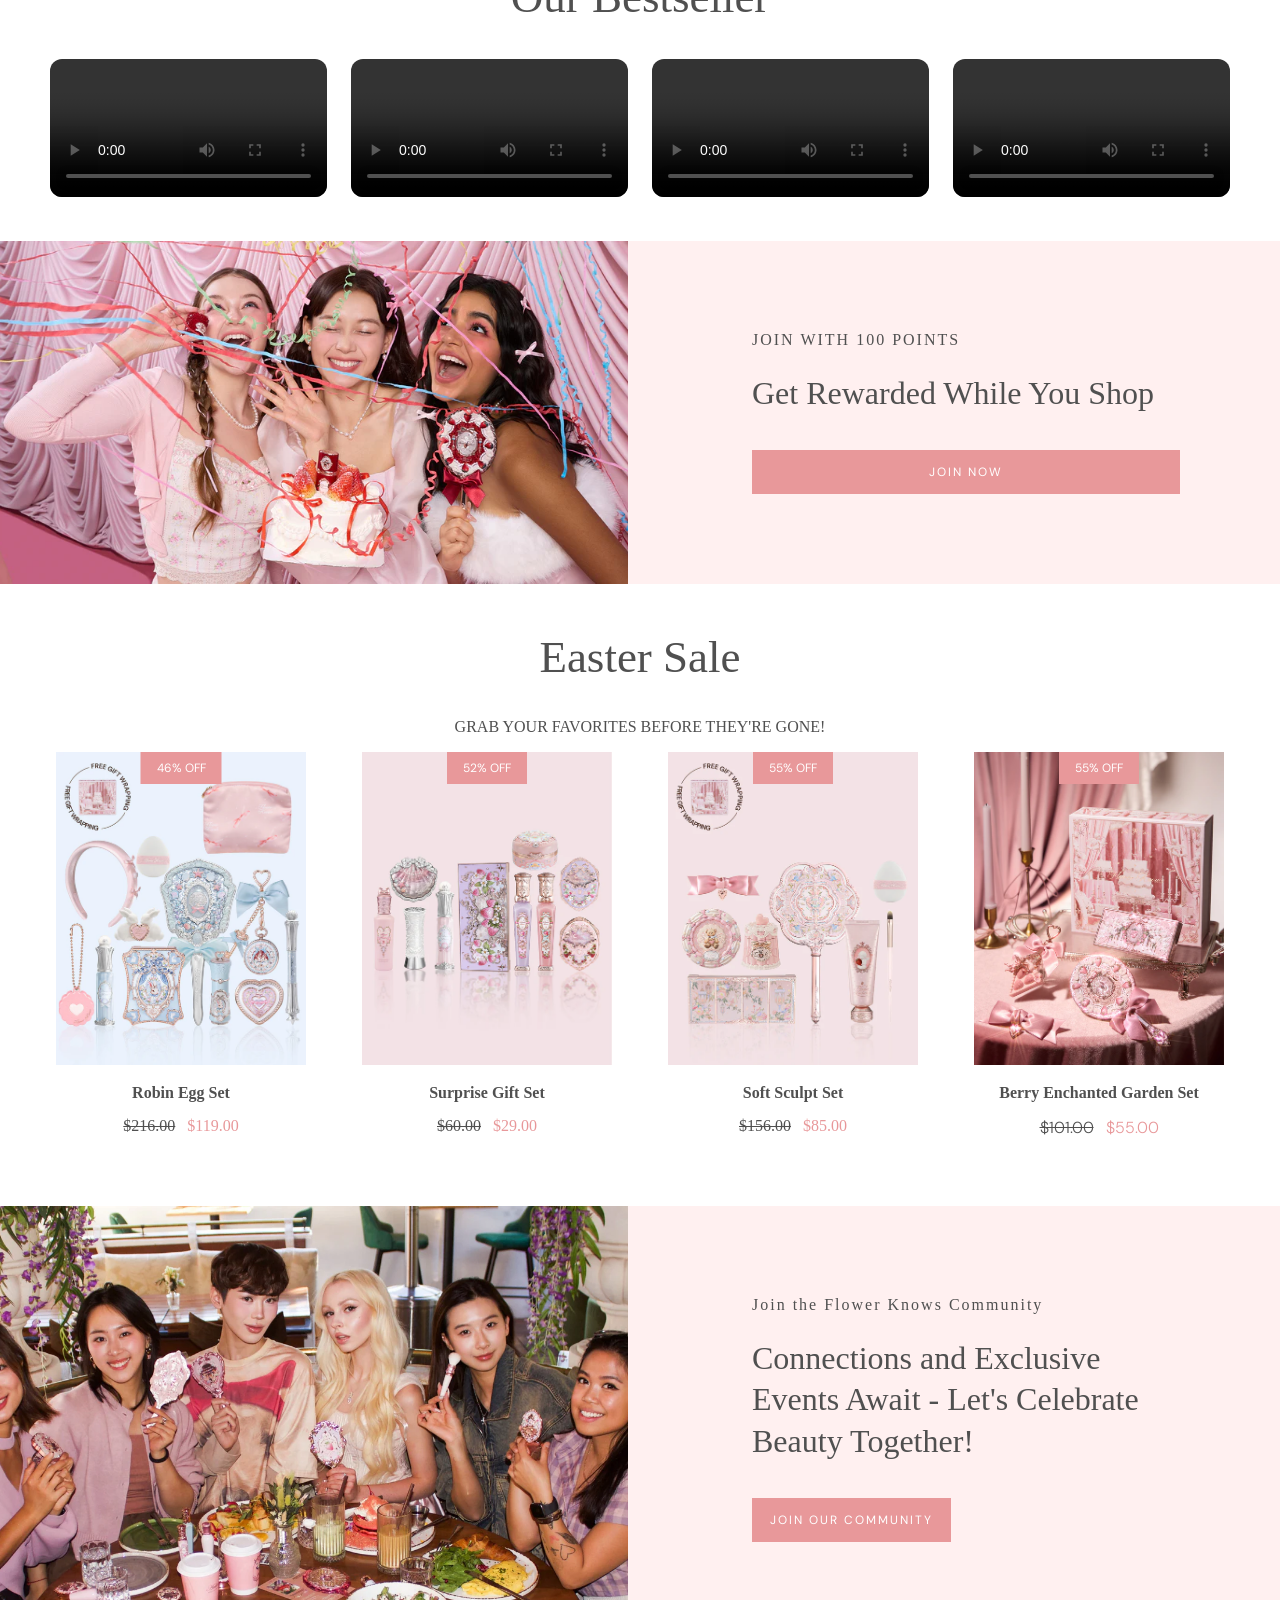
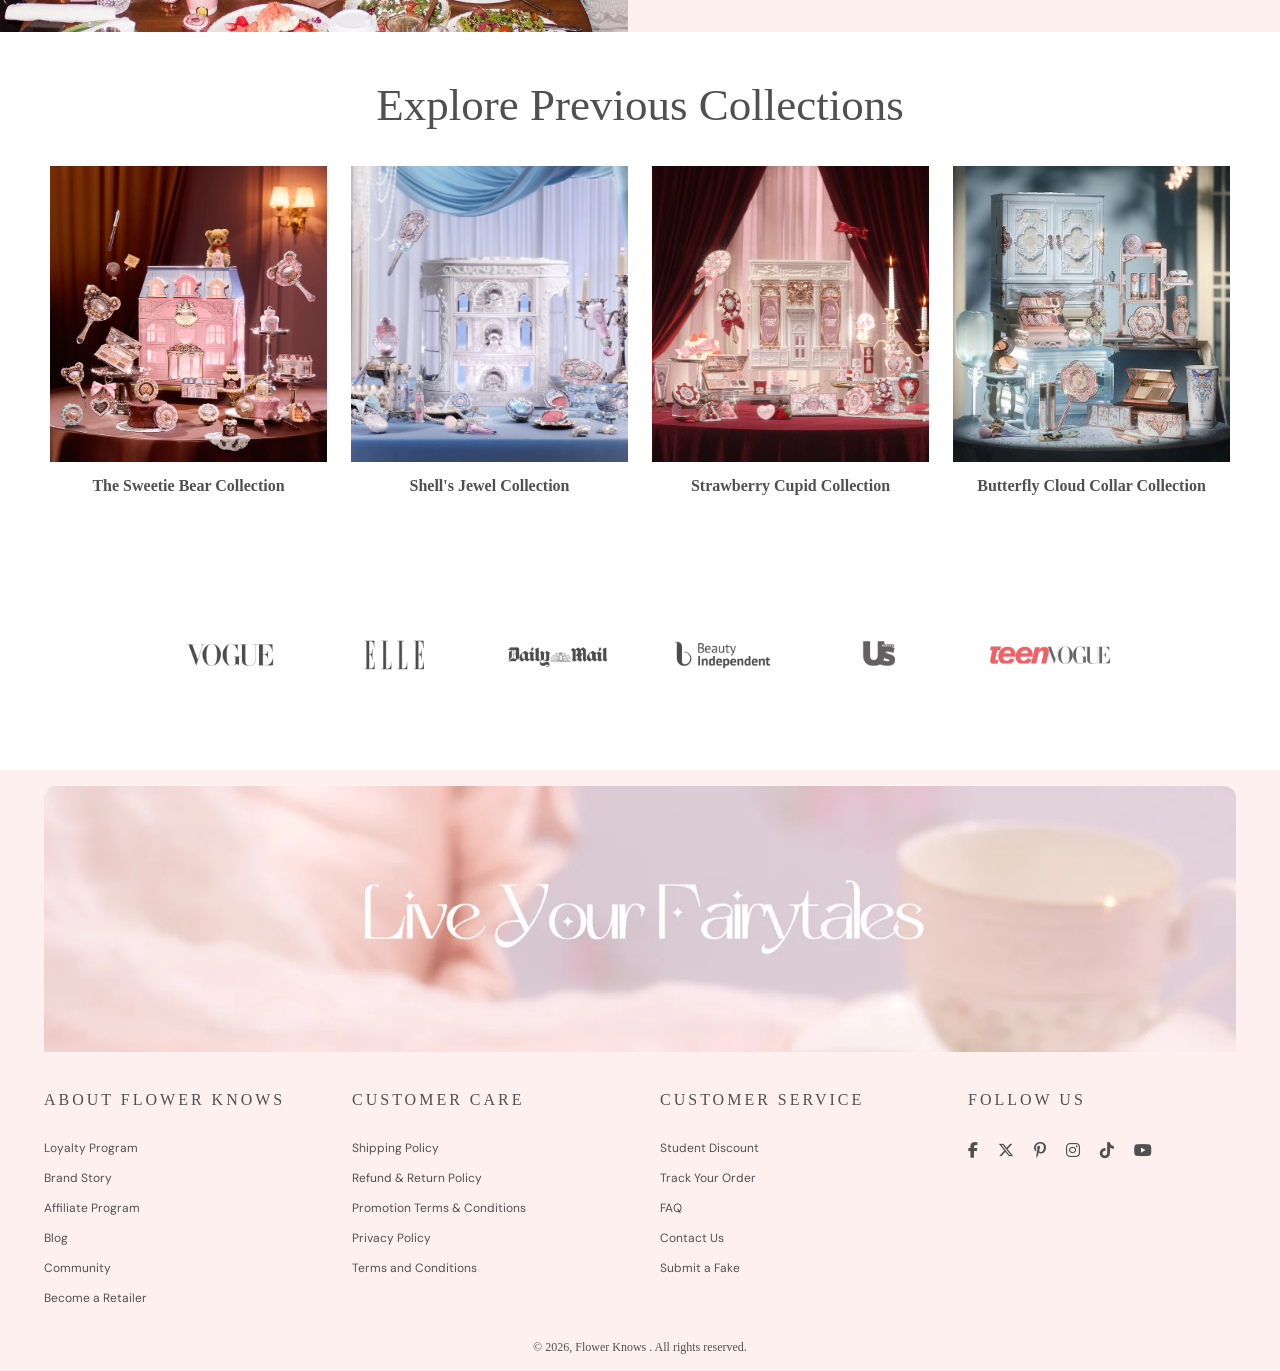
==== commit d63de872: "fix: adjust section indentation and update bestsellers title to 'POPULAR PICKS'" ====
--- a/index.html
+++ b/index.html
@@ -102,7 +102,7 @@
 
         <!-- bestsellers -->
         <section class="section section-padding">
-            <p class="section-small-title uppercase text-center">OUR BEST SELLERS</p>
+            <p class="section-small-title uppercase text-center">POPULAR PICKS</p>
             <h1 class="text-center">Our Bestseller</h1>
             <div class="container grid grid-4">
                 <video controls>
@@ -143,7 +143,7 @@
             </div>
 
             <div class="grid grid-4">
-                <div class="product-card hover-effect">
+                <div class="product-card">
                     <img src="src/additional-images/BlueSet.png" alt="Blue Set">
                     <h3>Robin Egg Set</h3>
                     <p class="price">
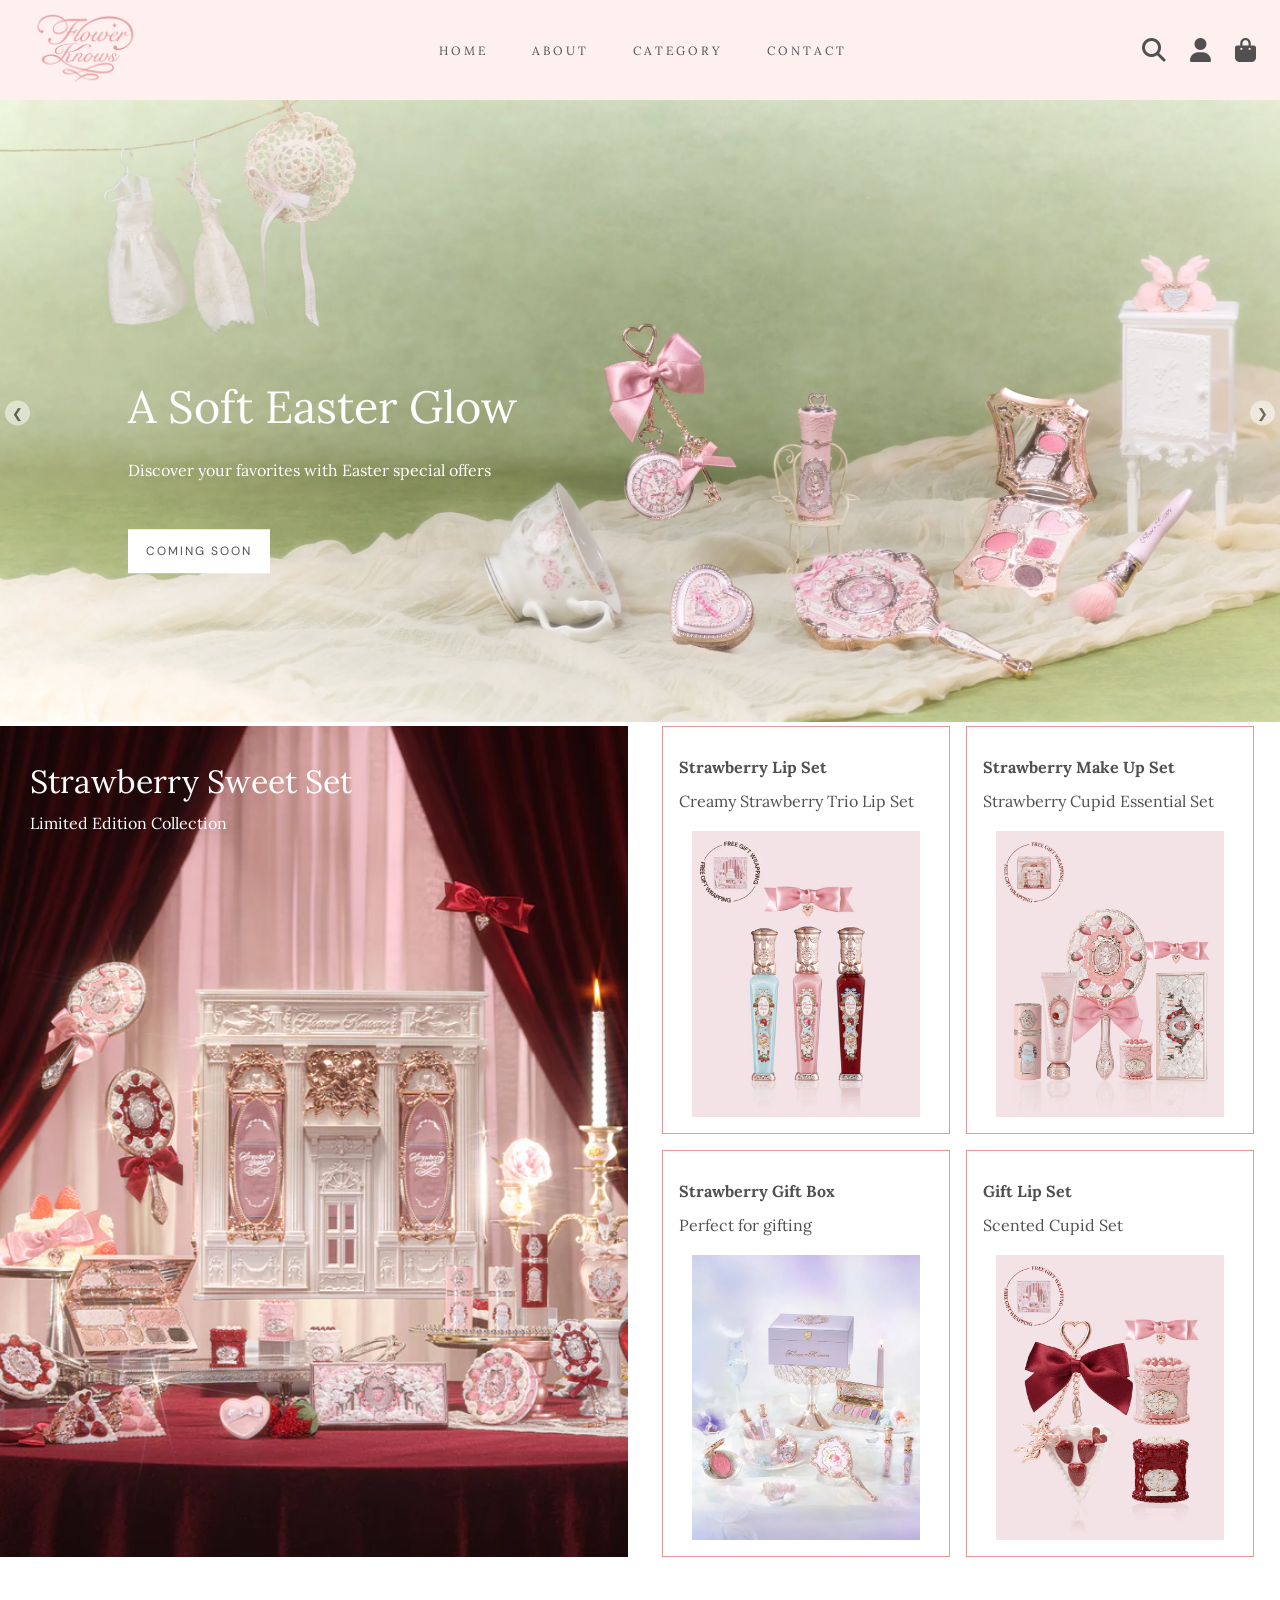
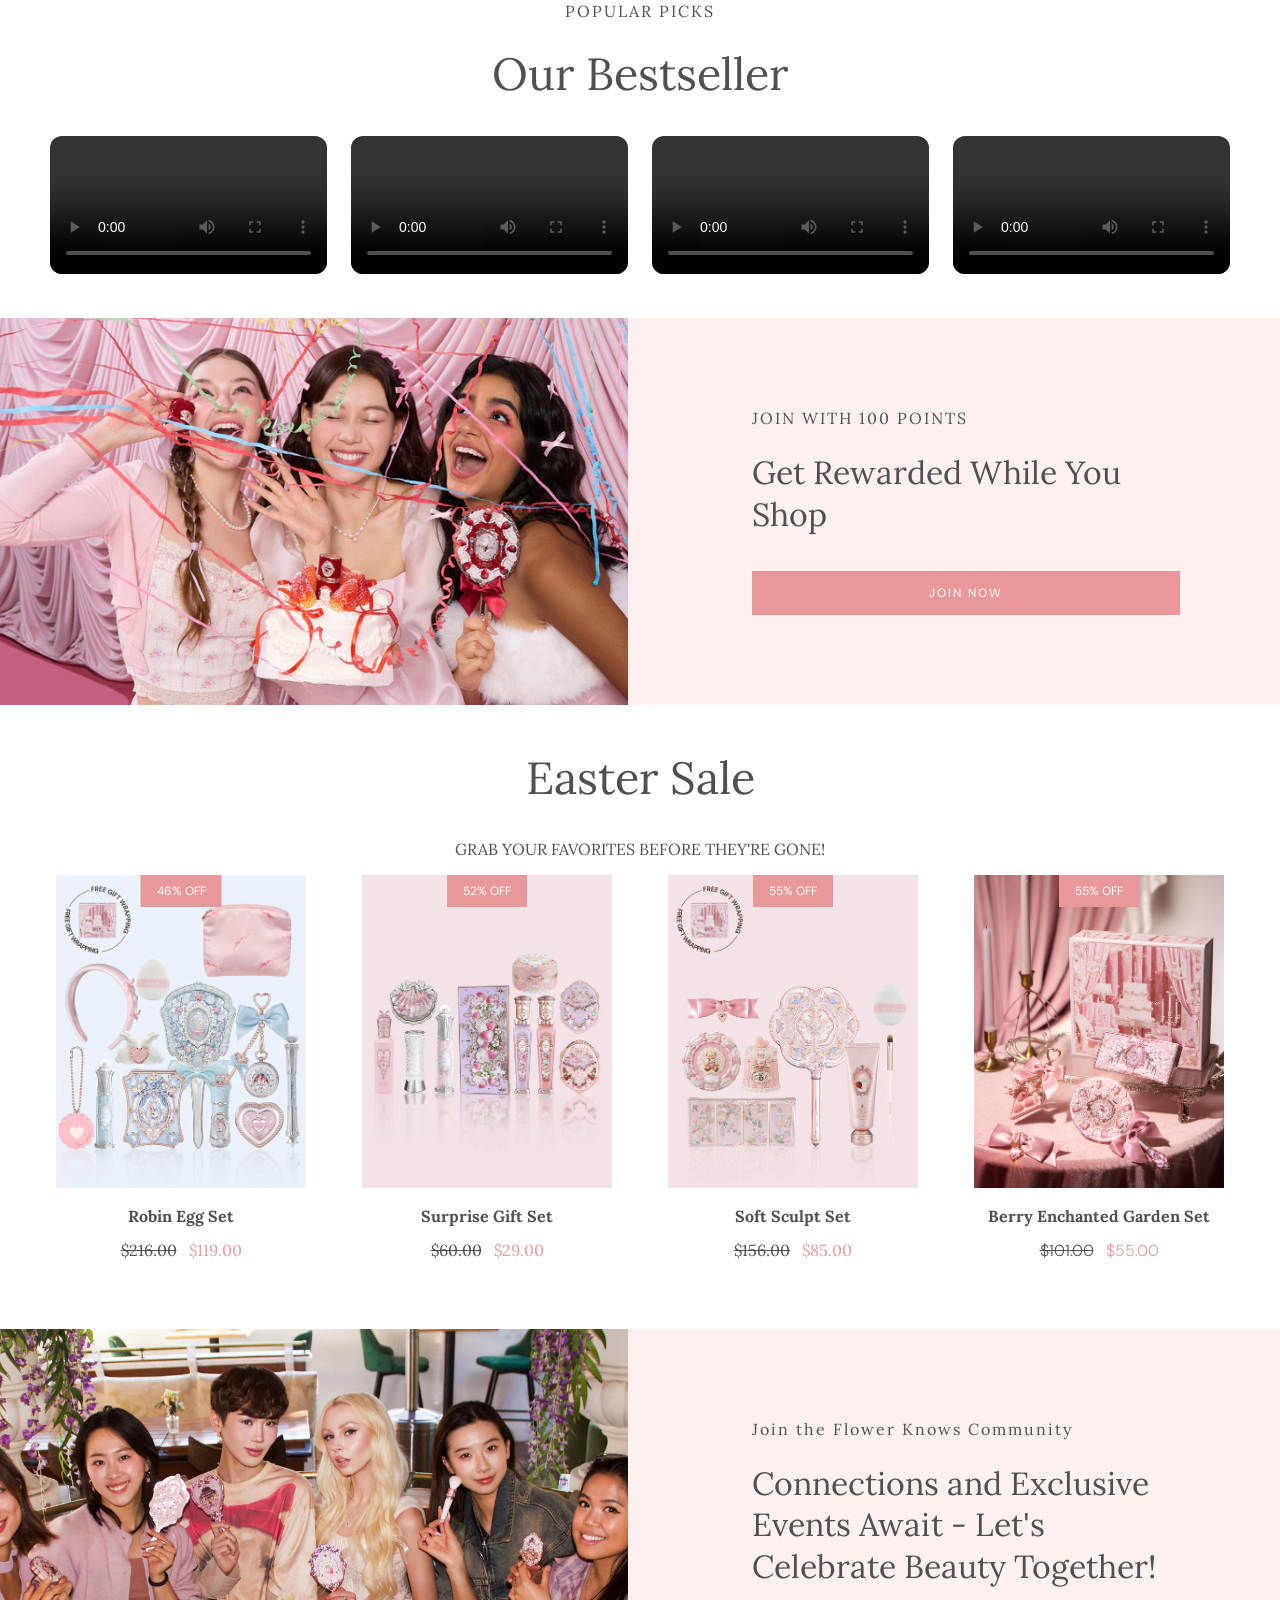
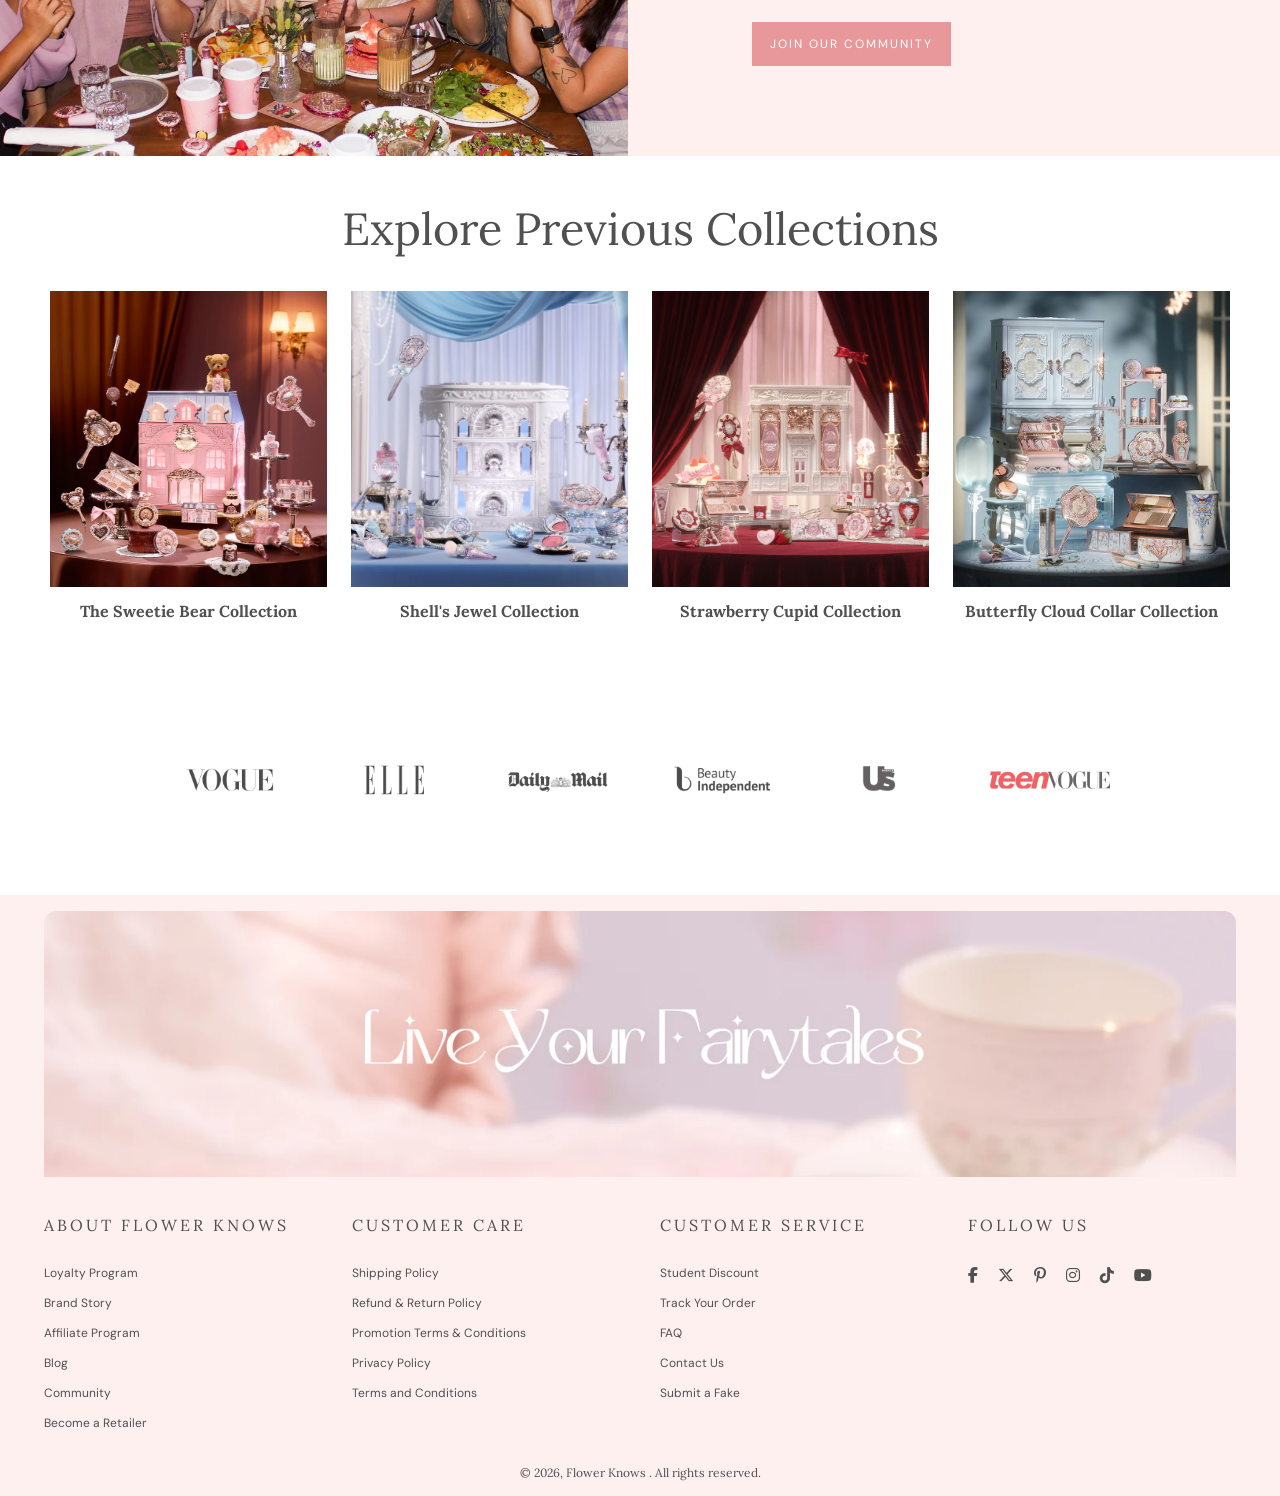
==== commit 6e431630: "fix: add id to strawberry section and adjust item dimensions for better layout" ====
--- a/index.html
+++ b/index.html
@@ -53,7 +53,7 @@
 
 
         <!-- Strawberry Section -->
-        <section class="grid grid-2">
+        <section id="strawberry-section" class="grid grid-2">
             <!-- LEFT BIG IMAGE -->
             <div class="left-box">
                 <img src="src/additional-images/strawberry_cupid_collection.webp" alt="Strawberry Sweet Set">
--- a/style.css
+++ b/style.css
@@ -1,5 +1,5 @@
 /* ================= Default & Root ================= */
-@import url('https://fonts.googleapis.com/css2?family=DM+Sans:ital,opsz,wght@0,9..40,300;1,9..40,300&family=Lora:ital@0;1&display=swap');
+@import url('https://fonts.googleapis.com/css2?family=DM+Sans:ital,opsz@0,9..40;1,9..40&family=Lora:ital,wght@0,400..700;1,400..700&display=swap');
 :root {
     /* Colors */
     --primary-color: #e8989a;
@@ -8,7 +8,7 @@
     --secondary-background-color: #fff0f0;
 
     /* Fonts */
-    --primary-font: serif;
+    --primary-font: "Lora", serif;
     --secondary-font: "DM Sans", sans-serif;
 
     /* Font sizes */
@@ -464,7 +464,7 @@
     background: var(--secondary-color);
     border: 1px solid var(--primary-color);
     min-height: var(--item-min-height);
-    padding: var(--space-lg);
+    padding: var(--space-md);
 }
 
 .item-text {
@@ -476,7 +476,7 @@
 }
 
 .item img {
-    width: 70%;
+    width: 90%;
     margin: 20px auto 0;
     object-fit: contain;
     display: block;
@@ -718,6 +718,7 @@
 
         --grid-4-cols: repeat(2, 1fr);
         --grid-3-cols: repeat(2, 1fr);
+        /* --grid-2-cols: 1fr; */
         --hero-title-size: var(--font-xl);
         --slide-button-size: 20px;
     }
@@ -726,8 +727,9 @@
       /* layout */
     .split-layout { flex-direction: column; text-align: center; gap: var(--space-lg);}
     
-    /* responsive element sizing */
-    .item { min-height: 380px; }
+
+
+
     .brand-pic img { width: var(--brand-logo-width); }
     
     /* button responsiveness */
@@ -780,6 +782,7 @@
 
         --hero-title-size: 26px;
         --slide-button-size: 16px;
+        --item-min-height: 300px;
     }
 
     nav {
@@ -808,7 +811,7 @@
     .grid { gap: var(--space-md); }
     
     /* responsive element sizing */
-    .item { min-height: 360px; }
+
     .left-box { min-height: 400px; }
     .brand-pic img { width: 100px; }
     
@@ -879,7 +882,7 @@
         --hero-title-size: 28px;
         
         --slide-button-size: 20px;
-        --item-min-height: 300px;
+        --item-min-height: 200px;
         --box-min-height: 350px;
         --brand-logo-width: 80px;
 
